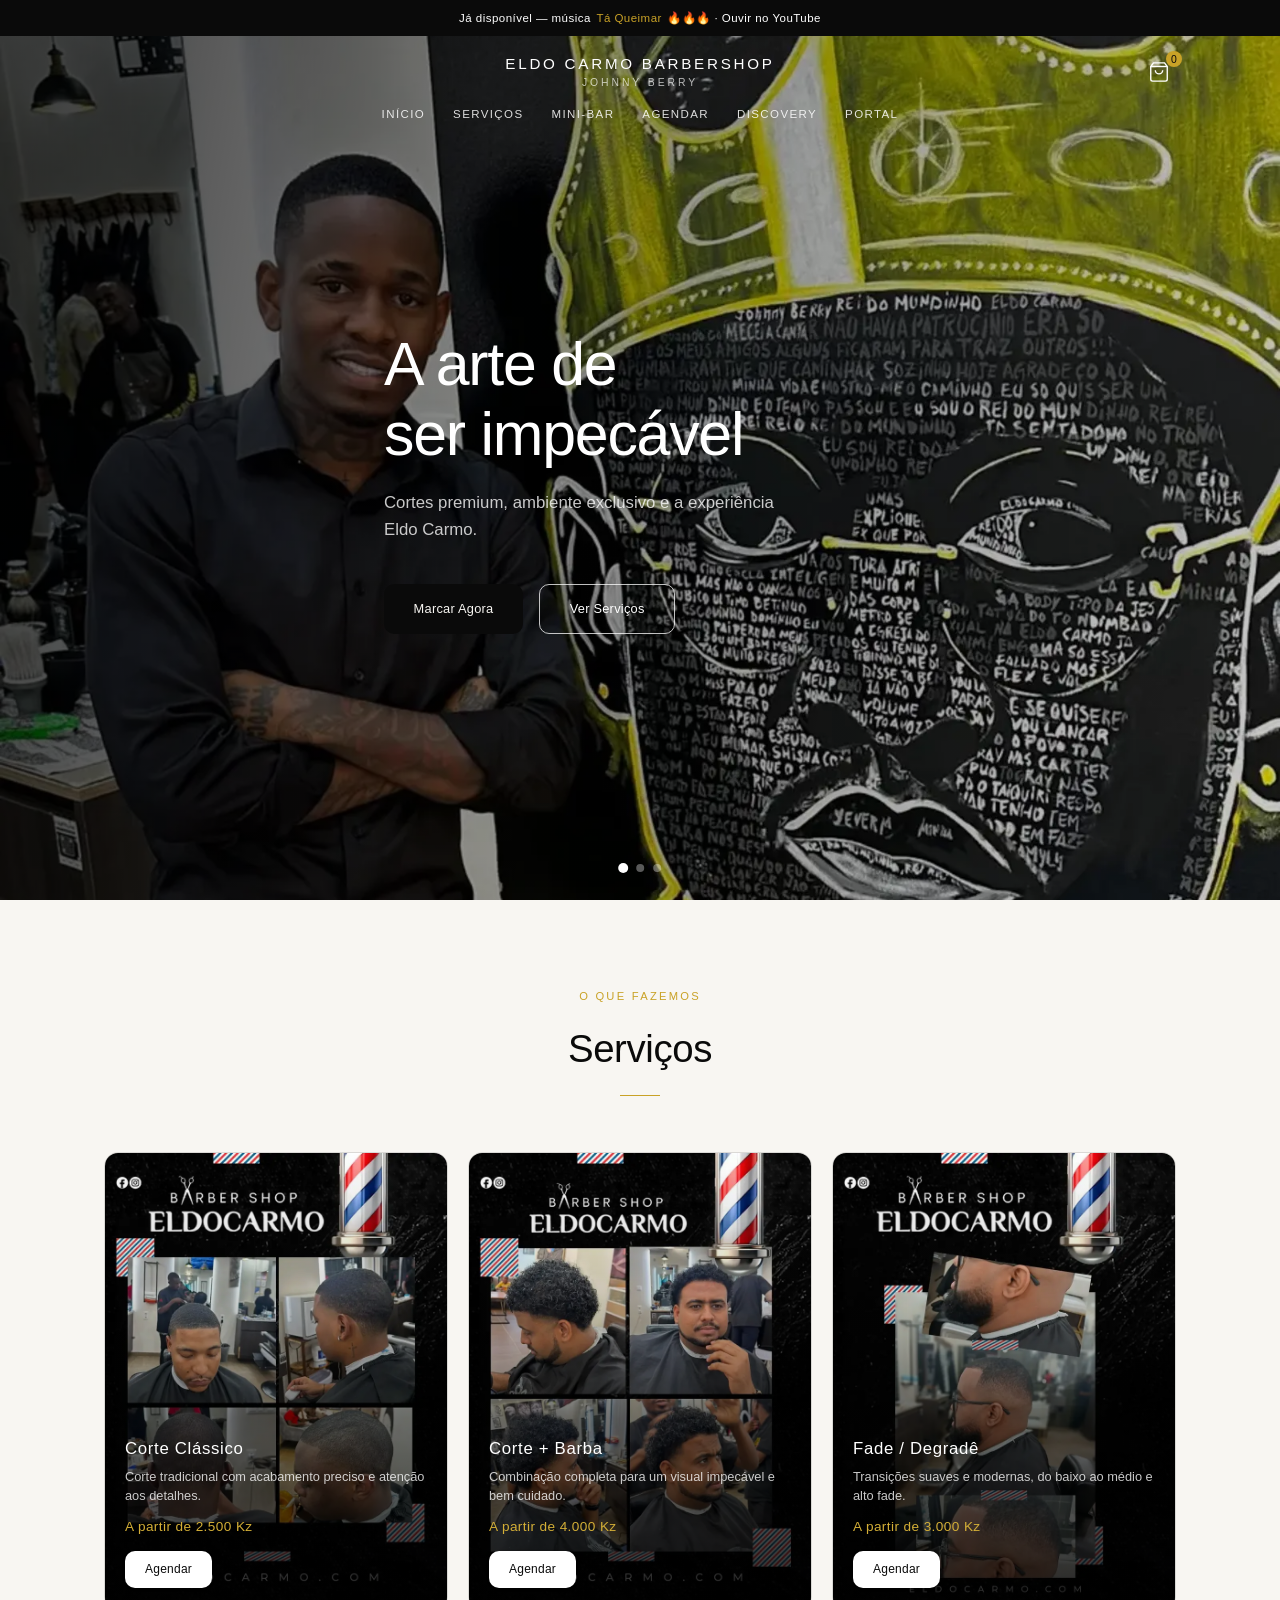
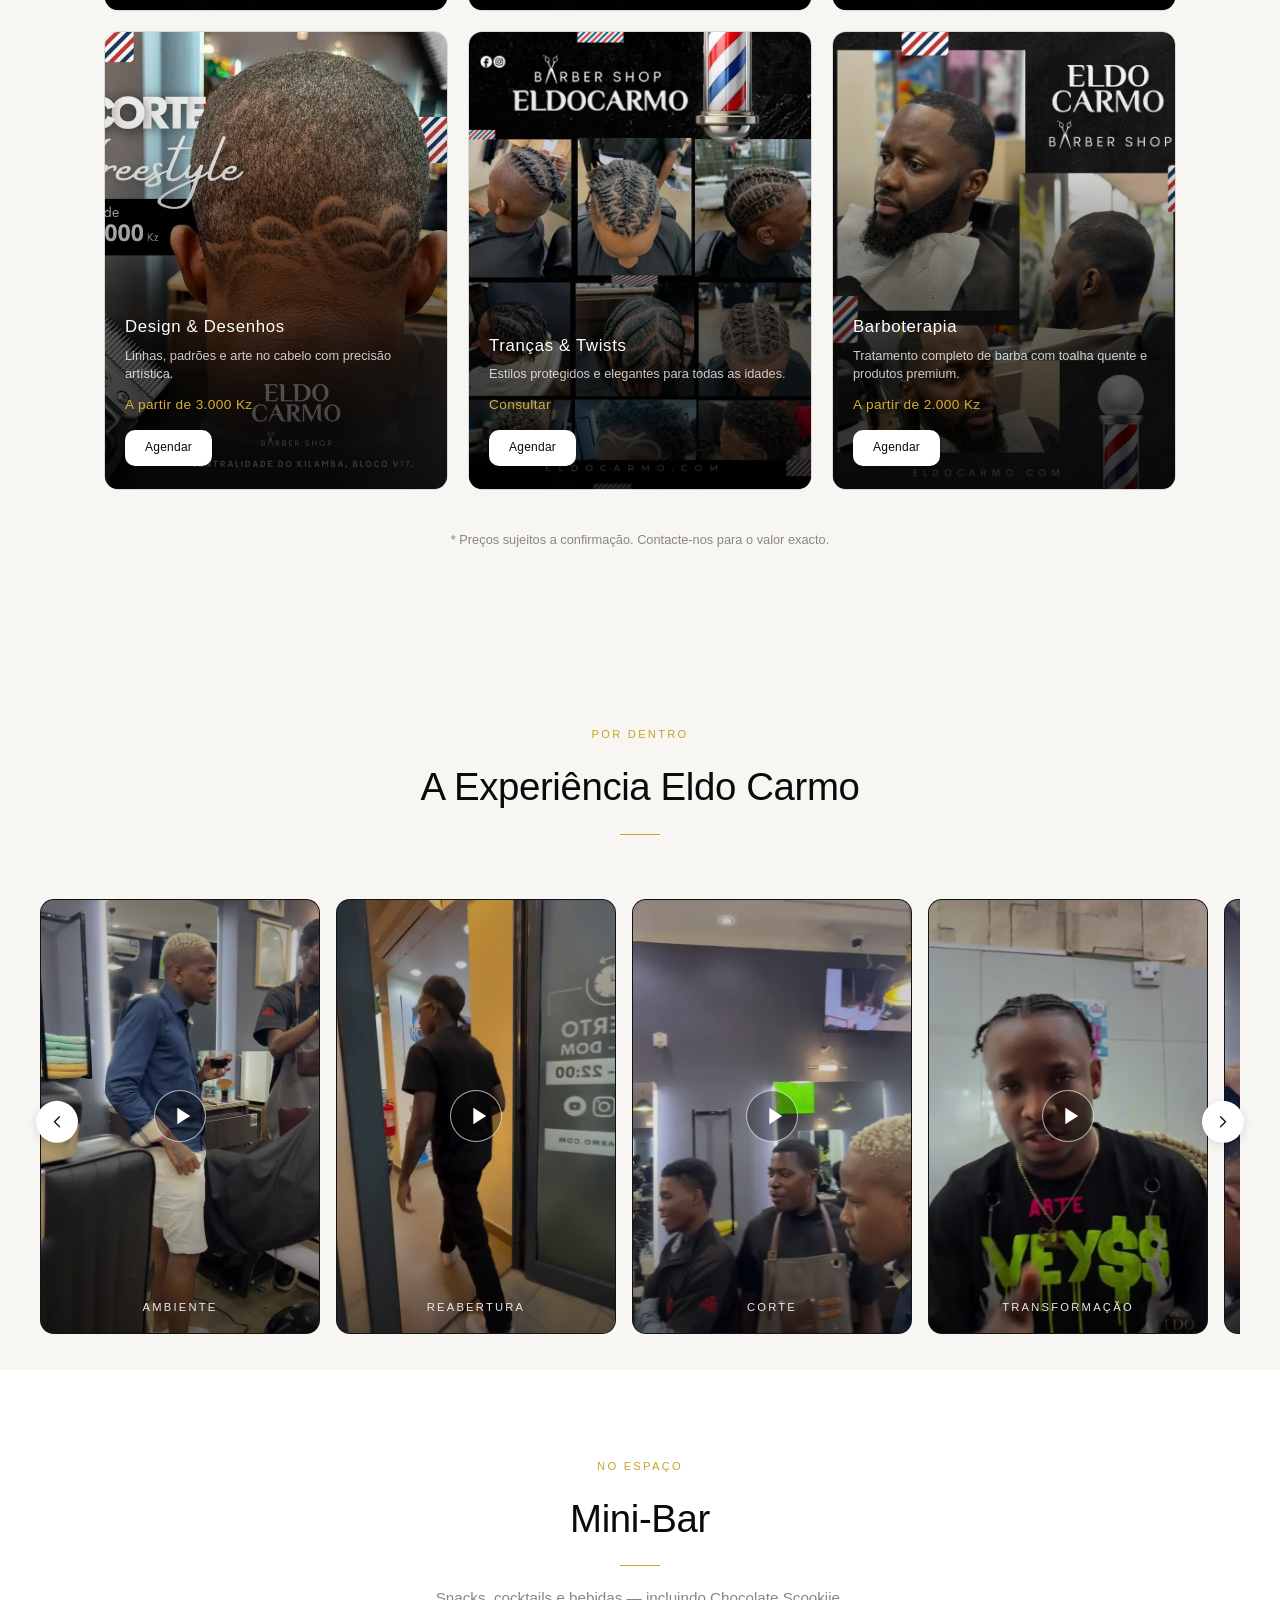
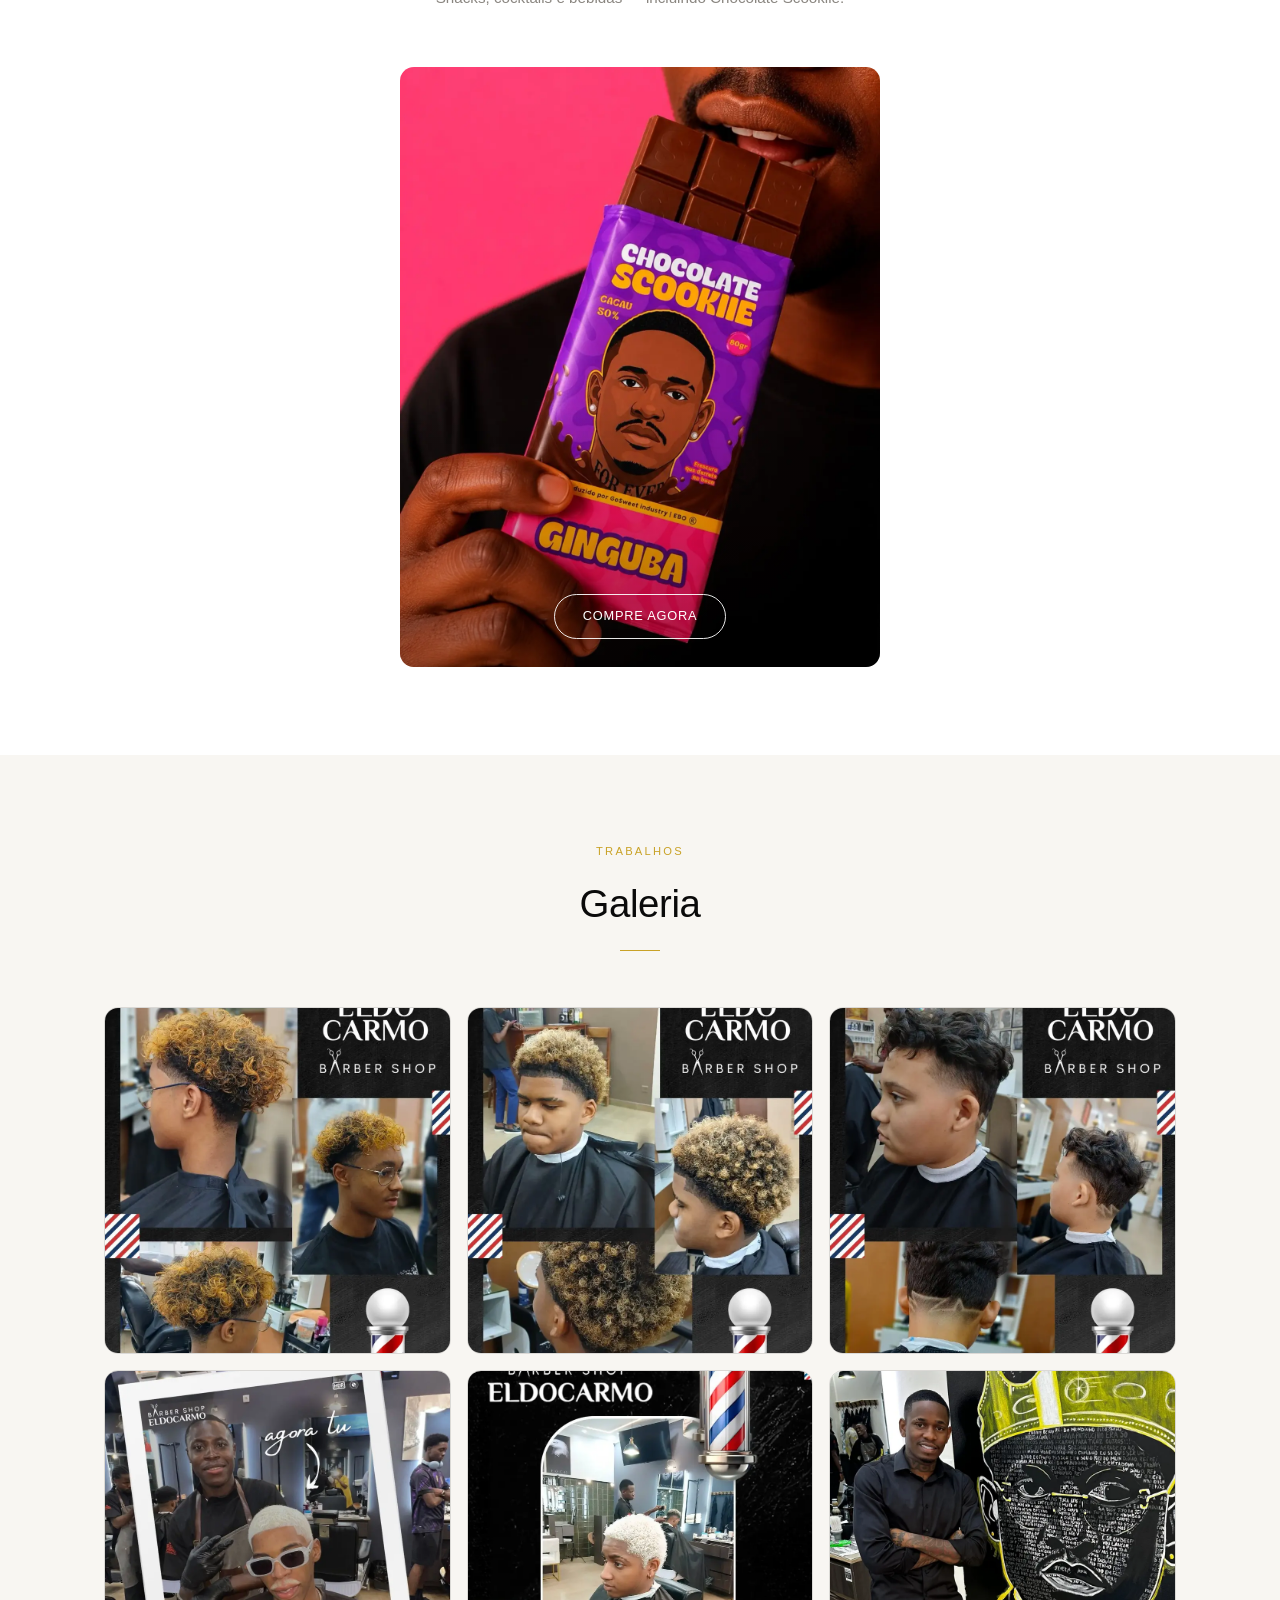
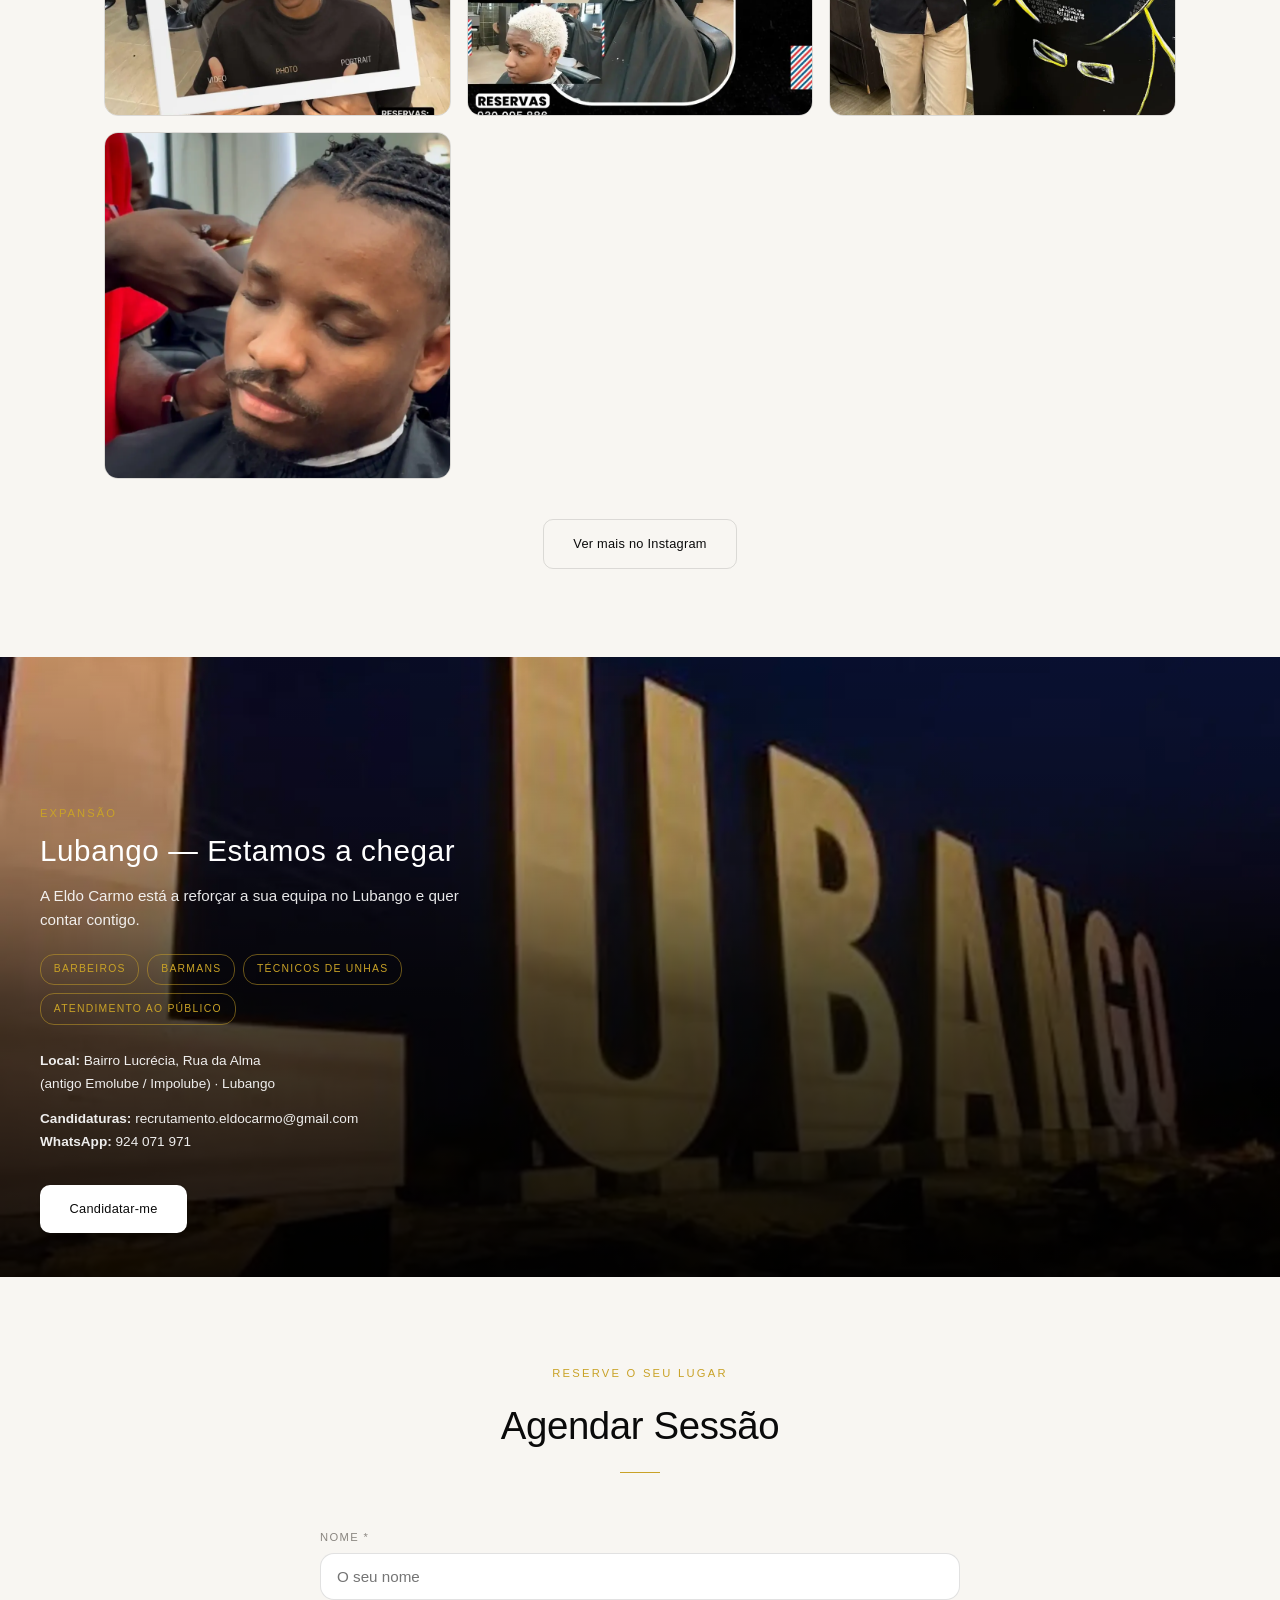
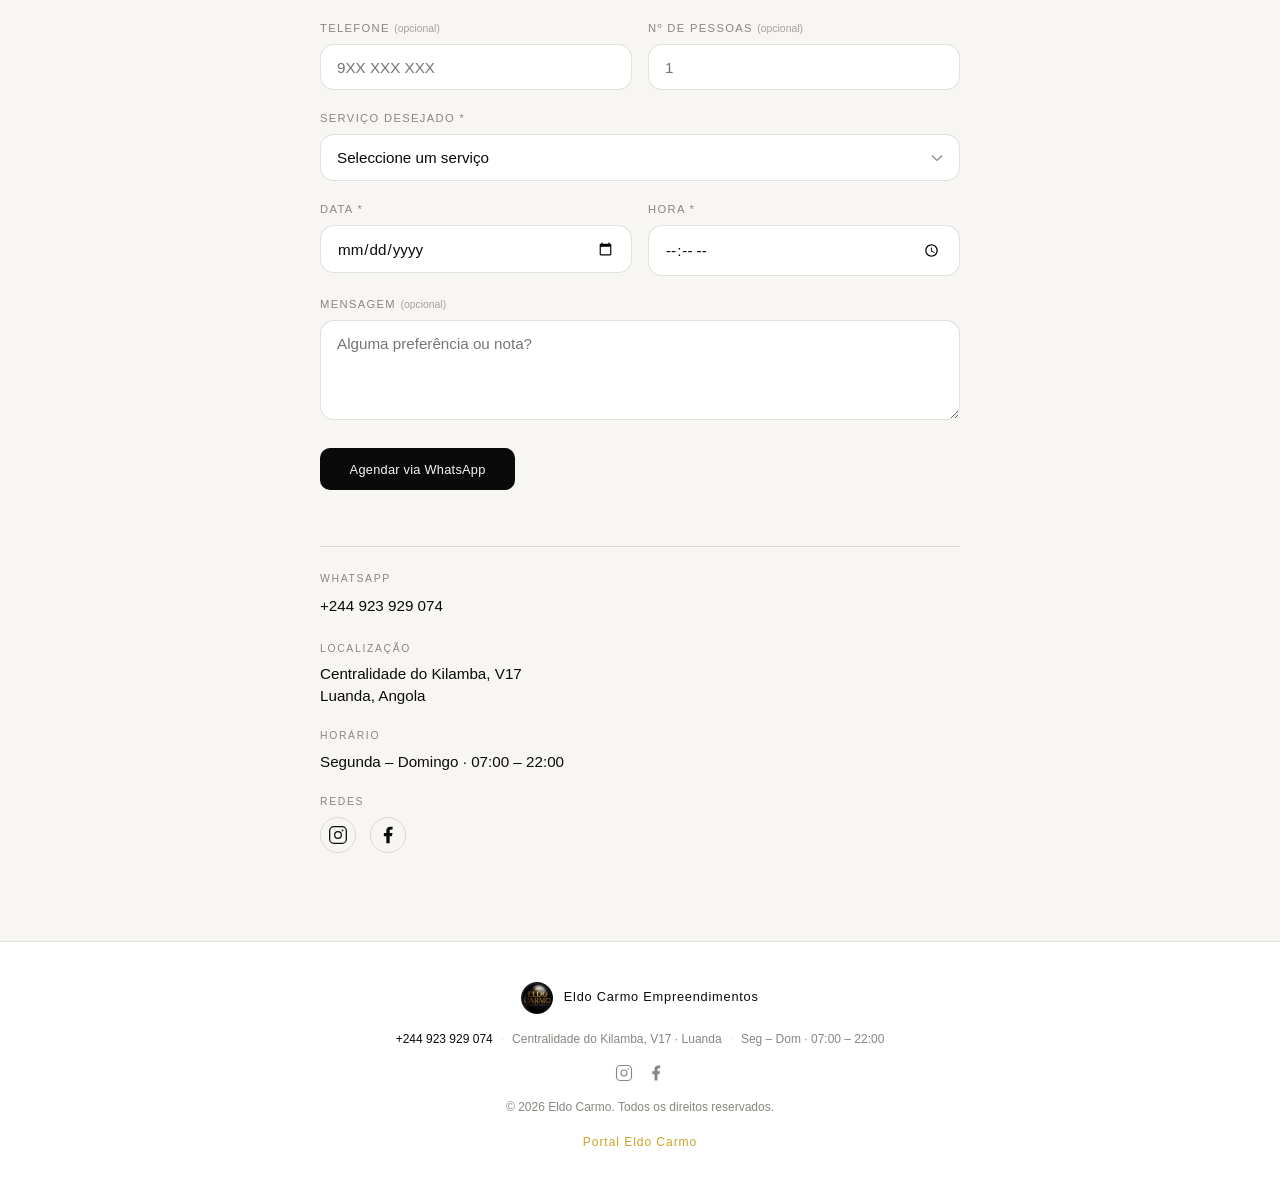
==== barbershop/index.html @ 58d5c46c "Add files via upload" ====
<!DOCTYPE html>
<html lang="pt">
<head>
  <meta charset="UTF-8">
  <meta name="viewport" content="width=device-width, initial-scale=1.0">
  <meta name="description" content="Eldo Carmo Barber Shop — A melhor experiência de barbearia em Luanda. Cortes premium, mini-bar e Chocolate Scookiie.">
  <title>Eldo Carmo Barber Shop | Luanda</title>
  
  <link rel="preload" href="assets/images/hero.webp" as="image">
  <link rel="stylesheet" href="css/style.css">
  <link rel="icon" href="assets/images/eldocarmologo.webp" type="image/webp">
</head>
<body>
  <!-- ========== ANNOUNCEMENT BAR ========== -->
  <a class="announce-bar" href="https://youtu.be/6vzUPh26JZA?si=xl3FzxXKTsRD6NoC" target="_blank" rel="noopener">
    Já disponível — música <strong>Tá Queimar</strong> 🔥🔥🔥 · Ouvir no YouTube
  </a>

  <!-- ========== HEADER ========== -->
  <header class="header" id="header">
    <div class="container header__inner">
      <button class="hamburger" id="hamburger" aria-label="Menu" aria-expanded="false" type="button">
        <span class="hamburger__line"></span>
        <span class="hamburger__line"></span>
        <span class="hamburger__line"></span>
      </button>

      <a href="index.html" class="header__logo">
        <span class="header__logo-name">Eldo Carmo Barbershop</span>
        <span class="header__logo-sub">Johnny Berry</span>
      </a>

      <div class="header__actions">
        <button class="cart-btn" id="cart-btn" aria-label="Carrinho" type="button">
          <svg width="22" height="22" viewBox="0 0 24 24" fill="none" stroke="currentColor" stroke-width="1.5">
            <path d="M6 2L3 6v14a2 2 0 002 2h14a2 2 0 002-2V6l-3-4z"/>
            <line x1="3" y1="6" x2="21" y2="6"/>
            <path d="M16 10a4 4 0 01-8 0"/>
          </svg>
          <span class="cart-btn__count" id="cart-count">0</span>
        </button>
      </div>
    </div>

    <nav class="header__nav" aria-label="Menu principal">
      <a href="index.html" class="header__nav-link">Início</a>
      <a href="#servicos" class="header__nav-link">Serviços</a>
      <a href="minibar.html" class="header__nav-link">Mini-Bar</a>
      <a href="#agendar" class="header__nav-link">Agendar</a>
      <div class="header__nav-item header__nav-item--discover">
        <button type="button" class="header__nav-link header__nav-discover-trigger" aria-expanded="false" aria-haspopup="true">
          Discovery
        </button>
        <div class="header__discover-dropdown" role="menu">
          <p class="header__discover-label">Johnny Berry — Tá Queimar</p>
          <ul class="header__discover-music">
            <li>
              <a href="https://youtu.be/6vzUPh26JZA?si=xl3FzxXKTsRD6NoC" target="_blank" rel="noopener" role="menuitem">
                <img src="assets/icons/youtube.webp" alt="" width="88" height="28">
                <span>YouTube</span>
              </a>
            </li>
            <li>
              <a href="https://open.spotify.com/album/7LO9kumBSe1za71O5oKOjZ?si=1&nd=1&dlsi=8021751f937340e2" target="_blank" rel="noopener" role="menuitem">
                <img src="assets/icons/spotify.webp" alt="" width="88" height="28">
                <span>Spotify</span>
              </a>
            </li>
            <li>
              <a href="https://music.apple.com/us/album/t%C3%A1-queimar-feat-young-k-varox-007-single/6788576000" target="_blank" rel="noopener" role="menuitem">
                <img src="assets/icons/apple-music.webp" alt="" width="28" height="28">
                <span>Apple Music</span>
              </a>
            </li>
            <li>
              <a href="https://www.deezer.com/us/album/1023440431" target="_blank" rel="noopener" role="menuitem">
                <img src="assets/icons/deezer.webp" alt="" width="88" height="28">
                <span>Deezer</span>
              </a>
            </li>
            <li>
              <a href="https://www.youtube.com/results?search_query=Johnny+Berry+T%C3%A1+Queimar" target="_blank" rel="noopener" role="menuitem">
                <img src="assets/icons/youtube-music.webp" alt="" width="100" height="28">
                <span>YouTube Music</span>
              </a>
            </li>
          </ul>
        </div>
      </div>
      <a href="https://eldocarmo.workersdevao.workers.dev" class="header__nav-link" target="_blank" rel="noopener">Portal</a>
    </nav>
  </header>

  <!-- ========== LEFT MENU DRAWER ========== -->
  <div class="menu-drawer" id="menu-drawer" aria-hidden="true">
    <div class="menu-drawer__overlay" id="menu-overlay"></div>
    <aside class="menu-drawer__panel" role="dialog" aria-label="Menu">
      <div class="menu-drawer__head">
        <span class="menu-drawer__brand">Eldo Carmo Barbershop</span>
        <button class="menu-drawer__close" id="menu-close" aria-label="Fechar">
          <svg width="20" height="20" viewBox="0 0 24 24" fill="none" stroke="currentColor" stroke-width="1.5">
            <line x1="18" y1="6" x2="6" y2="18"/>
            <line x1="6" y1="6" x2="18" y2="18"/>
          </svg>
        </button>
      </div>

      <nav class="menu-drawer__nav" aria-label="Menu principal">
        <a href="index.html" class="menu-drawer__link">Início</a>
        <a href="#servicos" class="menu-drawer__link">Serviços</a>
        <a href="minibar.html" class="menu-drawer__link">Mini-Bar</a>
        <a href="#agendar" class="menu-drawer__link">Agendar</a>
        <a href="https://eldocarmo.workersdevao.workers.dev" class="menu-drawer__link" target="_blank" rel="noopener">Portal</a>
      </nav>

      <div class="menu-drawer__discover">
        <p class="menu-drawer__discover-title">Discovery</p>
        <p class="menu-drawer__discover-sub">Johnny Berry — Tá Queimar</p>
        <ul class="menu-drawer__music">
          <li>
            <a href="https://youtu.be/6vzUPh26JZA?si=xl3FzxXKTsRD6NoC" target="_blank" rel="noopener">
              <img src="assets/icons/youtube.webp" alt="" width="88" height="28">
              <span>YouTube</span>
            </a>
          </li>
          <li>
            <a href="https://open.spotify.com/album/7LO9kumBSe1za71O5oKOjZ?si=1&nd=1&dlsi=8021751f937340e2" target="_blank" rel="noopener">
              <img src="assets/icons/spotify.webp" alt="" width="88" height="28">
              <span>Spotify</span>
            </a>
          </li>
          <li>
            <a href="https://music.apple.com/us/album/t%C3%A1-queimar-feat-young-k-varox-007-single/6788576000" target="_blank" rel="noopener">
              <img src="assets/icons/apple-music.webp" alt="" width="28" height="28">
              <span>Apple Music</span>
            </a>
          </li>
          <li>
            <a href="https://www.deezer.com/us/album/1023440431" target="_blank" rel="noopener">
              <img src="assets/icons/deezer.webp" alt="" width="88" height="28">
              <span>Deezer</span>
            </a>
          </li>
          <li>
            <a href="https://www.youtube.com/results?search_query=Johnny+Berry+T%C3%A1+Queimar" target="_blank" rel="noopener">
              <img src="assets/icons/youtube-music.webp" alt="" width="100" height="28">
              <span>YouTube Music</span>
            </a>
          </li>
        </ul>
      </div>
    </aside>
  </div>

  <!-- ========== HERO ========== -->
  <section class="hero" id="hero">
    <div class="hero__media" aria-hidden="true">
      <img class="hero__still" id="hero-still" src="assets/images/hero.webp" alt="" data-hero-slide="0">
      <video class="hero__video" id="hero-video-1" muted playsinline preload="auto" poster="assets/images/hero.webp" data-hero-slide="1">
        <source src="assets/videos/hero.mp4" type="video/mp4">
      </video>
      <video class="hero__video" id="hero-video-2" muted playsinline preload="metadata" data-hero-slide="2">
        <source src="assets/videos/hero-2.mp4" type="video/mp4">
      </video>
      <div class="hero__overlay"></div>
    </div>
    <div class="hero__content container">
      <h1 class="hero__title">A arte de<br>ser impecável</h1>
      <p class="hero__subtitle">Cortes premium, ambiente exclusivo e a experiência Eldo Carmo.</p>
      <div class="hero__ctas">
        <a href="https://wa.me/244923929074?text=Olá! Gostaria de marcar um horário na Eldo Carmo Barber Shop." class="btn btn--primary" target="_blank" rel="noopener">Marcar Agora</a>
        <a href="#servicos" class="btn btn--ghost hero__btn-ghost">Ver Serviços</a>
      </div>
    </div>
    <div class="hero__dots" role="tablist" aria-label="Conteúdo do hero">
      <button type="button" class="hero__dot is-active" data-hero-go="0" aria-label="Foto 1"></button>
      <button type="button" class="hero__dot" data-hero-go="1" aria-label="Vídeo 1"></button>
      <button type="button" class="hero__dot" data-hero-go="2" aria-label="Vídeo 2"></button>
    </div>
  </section>

  <!-- ========== SERVICES ========== -->
  <section class="section" id="servicos">
    <div class="container">
      <header class="section__header">
        <p class="section__eyebrow">O que fazemos</p>
        <h2 class="section__title">Serviços</h2>
        <div class="section__line"></div>
      </header>

      <div class="services-grid">
        <article class="service-card" data-service="Corte Clássico">
          <div class="service-card__image">
            <img src="assets/images/service-classico.webp" alt="Corte Clássico" loading="lazy">
          </div>
          <div class="service-card__overlay">
            <h3 class="service-card__title">Corte Clássico</h3>
            <p class="service-card__desc">Corte tradicional com acabamento preciso e atenção aos detalhes.</p>
            <p class="service-card__price">A partir de 2.500 Kz</p>
            <a href="#agendar" class="btn btn--service agendar-btn">Agendar</a>
          </div>
        </article>

        <article class="service-card" data-service="Corte + Barba">
          <div class="service-card__image">
            <img src="assets/images/service-corte-barba.webp" alt="Corte + Barba" loading="lazy">
          </div>
          <div class="service-card__overlay">
            <h3 class="service-card__title">Corte + Barba</h3>
            <p class="service-card__desc">Combinação completa para um visual impecável e bem cuidado.</p>
            <p class="service-card__price">A partir de 4.000 Kz</p>
            <a href="#agendar" class="btn btn--service agendar-btn">Agendar</a>
          </div>
        </article>

        <article class="service-card" data-service="Fade / Degradê">
          <div class="service-card__image">
            <img src="assets/images/service-fade.webp" alt="Fade / Degradê" loading="lazy">
          </div>
          <div class="service-card__overlay">
            <h3 class="service-card__title">Fade / Degradê</h3>
            <p class="service-card__desc">Transições suaves e modernas, do baixo ao médio e alto fade.</p>
            <p class="service-card__price">A partir de 3.000 Kz</p>
            <a href="#agendar" class="btn btn--service agendar-btn">Agendar</a>
          </div>
        </article>

        <article class="service-card" data-service="Design & Desenhos">
          <div class="service-card__image">
            <img src="assets/images/service-design.webp" alt="Design & Desenhos" loading="lazy">
          </div>
          <div class="service-card__overlay">
            <h3 class="service-card__title">Design & Desenhos</h3>
            <p class="service-card__desc">Linhas, padrões e arte no cabelo com precisão artística.</p>
            <p class="service-card__price">A partir de 3.000 Kz</p>
            <a href="#agendar" class="btn btn--service agendar-btn">Agendar</a>
          </div>
        </article>

        <article class="service-card" data-service="Tranças & Twists">
          <div class="service-card__image">
            <img src="assets/images/service-trancas.webp" alt="Tranças & Twists" loading="lazy">
          </div>
          <div class="service-card__overlay">
            <h3 class="service-card__title">Tranças & Twists</h3>
            <p class="service-card__desc">Estilos protegidos e elegantes para todas as idades.</p>
            <p class="service-card__price">Consultar</p>
            <a href="#agendar" class="btn btn--service agendar-btn">Agendar</a>
          </div>
        </article>

        <article class="service-card" data-service="Barboterapia">
          <div class="service-card__image">
            <img src="assets/images/service-barba.webp" alt="Barboterapia" loading="lazy">
          </div>
          <div class="service-card__overlay">
            <h3 class="service-card__title">Barboterapia</h3>
            <p class="service-card__desc">Tratamento completo de barba com toalha quente e produtos premium.</p>
            <p class="service-card__price">A partir de 2.000 Kz</p>
            <a href="#agendar" class="btn btn--service agendar-btn">Agendar</a>
          </div>
        </article>
      </div>

      <p class="section__note">* Preços sujeitos a confirmação. Contacte-nos para o valor exacto.</p>
    </div>
  </section>

  <!-- ========== EXPERIENCE ========== -->
  <section class="section section--experience" id="experiencia">
    <div class="container">
      <header class="section__header">
        <p class="section__eyebrow">Por dentro</p>
        <h2 class="section__title">A Experiência Eldo Carmo</h2>
        <div class="section__line"></div>
      </header>
    </div>

    <div class="experience-wrap">
      <button type="button" class="experience-nav experience-nav--prev" id="experience-prev" aria-label="Anterior">
        <svg width="20" height="20" viewBox="0 0 24 24" fill="none" stroke="currentColor" stroke-width="1.5" stroke-linecap="round" stroke-linejoin="round"><path d="M15 18l-6-6 6-6"/></svg>
      </button>

      <div class="experience-track" id="experience-track">
        <article class="experience-card">
          <video class="experience-card__video" poster="assets/videos/poster-ambiente.webp" playsinline preload="metadata">
            <source src="assets/videos/exp-ambiente.mp4" type="video/mp4">
          </video>
          <div class="experience-card__overlay">
            <button type="button" class="experience-card__play" aria-label="Reproduzir">
              <svg width="28" height="28" viewBox="0 0 24 24" fill="currentColor"><path d="M8 5v14l11-7z"/></svg>
            </button>
            <p class="experience-card__label">Ambiente</p>
          </div>
        </article>

        <article class="experience-card">
          <video class="experience-card__video" poster="assets/videos/poster-reabertura.webp" playsinline preload="metadata">
            <source src="assets/videos/exp-reabertura.mp4" type="video/mp4">
          </video>
          <div class="experience-card__overlay">
            <button type="button" class="experience-card__play" aria-label="Reproduzir">
              <svg width="28" height="28" viewBox="0 0 24 24" fill="currentColor"><path d="M8 5v14l11-7z"/></svg>
            </button>
            <p class="experience-card__label">Reabertura</p>
          </div>
        </article>

        <article class="experience-card">
          <video class="experience-card__video" poster="assets/videos/poster-corte.webp" playsinline preload="metadata">
            <source src="assets/videos/exp-corte.mp4" type="video/mp4">
          </video>
          <div class="experience-card__overlay">
            <button type="button" class="experience-card__play" aria-label="Reproduzir">
              <svg width="28" height="28" viewBox="0 0 24 24" fill="currentColor"><path d="M8 5v14l11-7z"/></svg>
            </button>
            <p class="experience-card__label">Corte</p>
          </div>
        </article>

        <article class="experience-card">
          <video class="experience-card__video" poster="assets/videos/poster-transformacao.webp" playsinline preload="metadata">
            <source src="assets/videos/exp-transformacao.mp4" type="video/mp4">
          </video>
          <div class="experience-card__overlay">
            <button type="button" class="experience-card__play" aria-label="Reproduzir">
              <svg width="28" height="28" viewBox="0 0 24 24" fill="currentColor"><path d="M8 5v14l11-7z"/></svg>
            </button>
            <p class="experience-card__label">Transformação</p>
          </div>
        </article>

        <article class="experience-card">
          <video class="experience-card__video" poster="assets/videos/poster-detalhe.webp" playsinline preload="metadata">
            <source src="assets/videos/exp-detalhe.mp4" type="video/mp4">
          </video>
          <div class="experience-card__overlay">
            <button type="button" class="experience-card__play" aria-label="Reproduzir">
              <svg width="28" height="28" viewBox="0 0 24 24" fill="currentColor"><path d="M8 5v14l11-7z"/></svg>
            </button>
            <p class="experience-card__label">Detalhe</p>
          </div>
        </article>

        <article class="experience-card">
          <video class="experience-card__video" poster="assets/videos/poster-luxo.webp" playsinline preload="metadata">
            <source src="assets/videos/exp-luxo.mp4" type="video/mp4">
          </video>
          <div class="experience-card__overlay">
            <button type="button" class="experience-card__play" aria-label="Reproduzir">
              <svg width="28" height="28" viewBox="0 0 24 24" fill="currentColor"><path d="M8 5v14l11-7z"/></svg>
            </button>
            <p class="experience-card__label">Experiência</p>
          </div>
        </article>

        <article class="experience-card">
          <video class="experience-card__video" poster="assets/videos/poster-barba.webp" playsinline preload="metadata">
            <source src="assets/videos/exp-barba.mp4" type="video/mp4">
          </video>
          <div class="experience-card__overlay">
            <button type="button" class="experience-card__play" aria-label="Reproduzir">
              <svg width="28" height="28" viewBox="0 0 24 24" fill="currentColor"><path d="M8 5v14l11-7z"/></svg>
            </button>
            <p class="experience-card__label">Barba</p>
          </div>
        </article>
      </div>

      <button type="button" class="experience-nav experience-nav--next" id="experience-next" aria-label="Seguinte">
        <svg width="20" height="20" viewBox="0 0 24 24" fill="none" stroke="currentColor" stroke-width="1.5" stroke-linecap="round" stroke-linejoin="round"><path d="M9 18l6-6-6-6"/></svg>
      </button>
    </div>
  </section>

  <!-- ========== PRODUCTS / MINI-BAR ========== -->
  <section class="section section--alt" id="produtos">
    <div class="container">
      <header class="section__header">
        <p class="section__eyebrow">No espaço</p>
        <h2 class="section__title">Mini-Bar</h2>
        <div class="section__line"></div>
        <p class="section__intro">Snacks, cocktails e bebidas — incluindo Chocolate Scookiie.</p>
      </header>

      <a href="minibar.html" class="minibar-card">
        <img class="minibar-card__img" src="assets/images/minibar-card.webp" alt="Chocolate Scookiie Ginguba — Eldo Carmo Mini-Bar" loading="lazy">
        <div class="minibar-card__overlay">
          <span class="minibar-card__btn">Compre agora</span>
        </div>
      </a>
    </div>
  </section>

  <!-- ========== GALLERY TEASER ========== -->
  <section class="section" id="galeria">
    <div class="container">
      <header class="section__header">
        <p class="section__eyebrow">Trabalhos</p>
        <h2 class="section__title">Galeria</h2>
        <div class="section__line"></div>
      </header>

      <div class="gallery-grid">
        <div class="gallery-item">
          <img src="assets/images/gallery-01.webp" alt="Corte cacheado loiro — Eldo Carmo Barber Shop" loading="lazy">
        </div>
        <div class="gallery-item">
          <img src="assets/images/gallery-02.webp" alt="Fade com cabelo cacheado loiro" loading="lazy">
        </div>
        <div class="gallery-item">
          <img src="assets/images/gallery-03.webp" alt="Corte infantil com design" loading="lazy">
        </div>
        <div class="gallery-item">
          <img src="assets/images/gallery-04.webp" alt="Cliente e barbeiro — agora tu" loading="lazy">
        </div>
        <div class="gallery-item">
          <img src="assets/images/gallery-05.webp" alt="Corte platinado Eldo Carmo" loading="lazy">
        </div>
        <div class="gallery-item">
          <img src="assets/images/gallery-06.webp" alt="Johnny Berry no espaço Eldo Carmo" loading="lazy">
        </div>
        <div class="gallery-item">
          <img src="assets/images/gallery-07.webp" alt="Tranças e acabamento de barba" loading="lazy">
        </div>
      </div>

      <div class="section__cta-wrap">
        <a href="https://www.instagram.com/eldo_carmo/" class="btn btn--ghost" target="_blank" rel="noopener">
          Ver mais no Instagram
        </a>
      </div>
    </div>
  </section>

  <!-- ========== LUBANGO ========== -->
  <section class="section section--lubango" id="lubango">
    <div class="lubango-hero">
      <img class="lubango-hero__img" src="assets/images/lubango.webp" alt="Letras LUBANGO iluminadas — marco da cidade" loading="lazy">
      <div class="lubango-hero__gradient"></div>
      <div class="lubango-hero__content">
        <p class="lubango-hero__eyebrow">Expansão</p>
        <h2 class="lubango-hero__title">Lubango — Estamos a chegar</h2>
        <p class="lubango-hero__text">A Eldo Carmo está a reforçar a sua equipa no Lubango e quer contar contigo.</p>

        <div class="lubango-roles">
          <span>Barbeiros</span>
          <span>Barmans</span>
          <span>Técnicos de Unhas</span>
          <span>Atendimento ao Público</span>
        </div>

        <p class="lubango-location">
          <strong>Local:</strong> Bairro Lucrécia, Rua da Alma<br>
          (antigo Emolube / Impolube) · Lubango
        </p>

        <p class="lubango-contact">
          <strong>Candidaturas:</strong> recrutamento.eldocarmo@gmail.com<br>
          <strong>WhatsApp:</strong> 924 071 971
        </p>

        <a href="https://wa.me/244924071971?text=Olá! Tenho interesse em candidatar-me para a equipa Eldo Carmo no Lubango." class="btn btn--primary" target="_blank" rel="noopener">
          Candidatar-me
        </a>
      </div>
    </div>
  </section>

  <!-- ========== AGENDAR ========== -->
  <section class="section" id="agendar">
    <div class="container">
      <header class="section__header">
        <p class="section__eyebrow">Reserve o seu lugar</p>
        <h2 class="section__title">Agendar Sessão</h2>
        <div class="section__line"></div>
      </header>

      <div class="contact-grid">
        <form class="contact-form" id="booking-form">
          <div class="form-group">
            <label for="bk-name">Nome *</label>
            <input type="text" id="bk-name" name="name" required placeholder="O seu nome">
          </div>
          <div class="form-row">
            <div class="form-group">
              <label for="bk-phone">Telefone <span class="optional">(opcional)</span></label>
              <input type="tel" id="bk-phone" name="phone" placeholder="9XX XXX XXX">
            </div>
            <div class="form-group">
              <label for="bk-people">Nº de pessoas <span class="optional">(opcional)</span></label>
              <input type="number" id="bk-people" name="people" min="1" max="20" placeholder="1">
            </div>
          </div>
          <div class="form-group">
            <label for="bk-service">Serviço desejado *</label>
            <select id="bk-service" name="service" required>
              <option value="" disabled selected>Seleccione um serviço</option>
              <option value="Corte Clássico">Corte Clássico</option>
              <option value="Corte + Barba">Corte + Barba</option>
              <option value="Fade / Degradê">Fade / Degradê</option>
              <option value="Design & Desenhos">Design & Desenhos</option>
              <option value="Tranças & Twists">Tranças & Twists</option>
              <option value="Barboterapia">Barboterapia</option>
              <option value="Outro">Outro</option>
            </select>
          </div>
          <div class="form-row">
            <div class="form-group">
              <label for="bk-date">Data *</label>
              <input type="date" id="bk-date" name="date" required>
            </div>
            <div class="form-group">
              <label for="bk-time">Hora *</label>
              <input type="time" id="bk-time" name="time" required>
            </div>
          </div>
          <div class="form-group">
            <label for="bk-message">Mensagem <span class="optional">(opcional)</span></label>
            <textarea id="bk-message" name="message" rows="3" placeholder="Alguma preferência ou nota?"></textarea>
          </div>
          <button type="submit" class="btn btn--primary">Agendar via WhatsApp</button>
        </form>

        <div class="contact-info">
          <div class="contact-item">
            <h3>WhatsApp</h3>
            <a href="https://wa.me/244923929074" target="_blank" rel="noopener">+244 923 929 074</a>
          </div>
          <div class="contact-item">
            <h3>Localização</h3>
            <p>Centralidade do Kilamba, V17<br>Luanda, Angola</p>
          </div>
          <div class="contact-item">
            <h3>Horário</h3>
            <p>Segunda – Domingo · 07:00 – 22:00</p>
          </div>
          <div class="contact-item contact-item--social">
            <h3>Redes</h3>
            <div class="social-links">
              <a href="https://www.instagram.com/eldo_carmo/" target="_blank" rel="noopener" aria-label="Instagram">
                <svg width="20" height="20" viewBox="0 0 24 24" fill="none" stroke="currentColor" stroke-width="1.5" stroke-linecap="round" stroke-linejoin="round" aria-hidden="true">
                  <rect x="2" y="2" width="20" height="20" rx="5"/>
                  <circle cx="12" cy="12" r="4"/>
                  <circle cx="17.5" cy="6.5" r="1" fill="currentColor" stroke="none"/>
                </svg>
              </a>
              <a href="https://www.facebook.com/EldoCarmoBeleza" target="_blank" rel="noopener" aria-label="Facebook">
                <svg width="20" height="20" viewBox="0 0 24 24" fill="currentColor" aria-hidden="true">
                  <path d="M14 13.5h2.5l1-4H14v-2c0-1.03 0-2 2-2h1.5V2.14c-.326-.043-1.557-.14-2.857-.14C11.928 2 10 3.657 10 6.7v2.8H7v4h3V22h4v-8.5z"/>
                </svg>
              </a>
            </div>
          </div>
        </div>
      </div>
    </div>
  </section>

  <!-- ========== FOOTER ========== -->
  <footer class="footer">
    <div class="container footer__inner">
      <div class="footer__brand">
        <img src="assets/images/eldocarmologo.webp" alt="Eldo Carmo" width="40" height="40">
        <span>Eldo Carmo Empreendimentos</span>
      </div>
      <div class="footer__contact">
        <a href="https://wa.me/244923929074" target="_blank" rel="noopener">+244 923 929 074</a>
        <span class="footer__sep">·</span>
        <span>Centralidade do Kilamba, V17 · Luanda</span>
        <span class="footer__sep">·</span>
        <span>Seg – Dom · 07:00 – 22:00</span>
      </div>
      <div class="footer__social">
        <a href="https://www.instagram.com/eldo_carmo/" target="_blank" rel="noopener" aria-label="Instagram">
          <svg width="18" height="18" viewBox="0 0 24 24" fill="none" stroke="currentColor" stroke-width="1.5" stroke-linecap="round" stroke-linejoin="round" aria-hidden="true">
            <rect x="2" y="2" width="20" height="20" rx="5"/>
            <circle cx="12" cy="12" r="4"/>
            <circle cx="17.5" cy="6.5" r="1" fill="currentColor" stroke="none"/>
          </svg>
        </a>
        <a href="https://www.facebook.com/EldoCarmoBeleza" target="_blank" rel="noopener" aria-label="Facebook">
          <svg width="18" height="18" viewBox="0 0 24 24" fill="currentColor" aria-hidden="true">
            <path d="M14 13.5h2.5l1-4H14v-2c0-1.03 0-2 2-2h1.5V2.14c-.326-.043-1.557-.14-2.857-.14C11.928 2 10 3.657 10 6.7v2.8H7v4h3V22h4v-8.5z"/>
          </svg>
        </a>
      </div>
      <p class="footer__copy">© 2026 Eldo Carmo. Todos os direitos reservados.</p>
      <a href="https://eldocarmo.workersdevao.workers.dev" class="footer__link">Portal Eldo Carmo</a>
    </div>
  </footer>

  <!-- ========== CART DRAWER ========== -->
  <div class="cart-drawer" id="cart-drawer" aria-hidden="true">
    <div class="cart-drawer__overlay" id="cart-overlay"></div>
    <div class="cart-drawer__panel">
      <header class="cart-drawer__header">
        <h2>Carrinho</h2>
        <button class="cart-drawer__close" id="cart-close" aria-label="Fechar">
          <svg width="20" height="20" viewBox="0 0 24 24" fill="none" stroke="currentColor" stroke-width="1.5">
            <line x1="18" y1="6" x2="6" y2="18"/>
            <line x1="6" y1="6" x2="18" y2="18"/>
          </svg>
        </button>
      </header>
      <div class="cart-drawer__body" id="cart-items">
        <p class="cart-empty">O carrinho está vazio.</p>
      </div>
      <footer class="cart-drawer__footer">
        <div class="cart-total">
          <span>Total</span>
          <strong id="cart-total">0 Kz</strong>
        </div>
        <button class="btn btn--primary btn--full" id="checkout-btn" disabled>
          Encomendar via WhatsApp
        </button>
        <button type="button" class="btn btn--ghost btn--full cart-clear" id="cart-clear" disabled>
          Limpar carrinho
        </button>
      </footer>
    </div>
  </div>

  <script src="js/main.js"></script>
</body>
</html>
---- barbershop/css/style.css ----
/* ============================================
   Eldo Carmo Barber Shop
   Quiet Luxury · Thin lines · Mobile-first
   ============================================ */

*, *::before, *::after {
  margin: 0;
  padding: 0;
  box-sizing: border-box;
}

:root {
  --black: #0A0A0A;
  --near-black: #141414;
  --gold: #C9A227;
  --gold-light: #D4AF37;
  --cream: #F8F6F2;
  --soft-gray: #E8E6E1;
  --muted: #8A8680;
  --white: #FFFFFF;
  --border: rgba(10, 10, 10, 0.12);
  --border-light: rgba(255, 255, 255, 0.12);

  --font-light: 300;
  --font-regular: 400;
  --font-medium: 500;

  --line: 1px;
  --line-thick: 1.5px;
  --radius: 14px;
  --transition: 0.35s cubic-bezier(0.25, 0.46, 0.45, 0.94);
}

html {
  font-size: 16px;
  scroll-behavior: smooth;
  -webkit-font-smoothing: antialiased;
}

body {
  font-family: 'Inter', -apple-system, BlinkMacSystemFont, 'Segoe UI', Roboto, sans-serif;
  font-weight: var(--font-light);
  color: var(--black);
  background: var(--cream);
  line-height: 1.6;
  overflow-x: hidden;
}

img {
  max-width: 100%;
  height: auto;
  display: block;
}

a {
  color: inherit;
  text-decoration: none;
}

ul {
  list-style: none;
}

.container {
  width: 100%;
  max-width: 1120px;
  margin: 0 auto;
  padding: 0 1.5rem;
}

/* ========== BUTTONS ========== */
/* Soft filled rounded rectangle (Kylie-inspired) */
.btn {
  display: inline-flex;
  align-items: center;
  justify-content: center;
  gap: 0.5rem;
  padding: 0.85rem 1.85rem;
  font-size: 0.8rem;
  font-weight: var(--font-medium);
  letter-spacing: 0.02em;
  text-transform: none;
  border: none;
  border-radius: 10px;
  cursor: pointer;
  transition: background var(--transition), color var(--transition), box-shadow var(--transition), opacity var(--transition);
  background: transparent;
  color: inherit;
  box-shadow: none;
}

.btn--primary {
  background: var(--black);
  color: var(--cream);
}

.btn--primary:hover {
  background: #1f1f1f;
  color: var(--cream);
  box-shadow: 0 4px 14px rgba(0, 0, 0, 0.12);
}

.btn--ghost {
  background: transparent;
  color: var(--black);
  border: 1.5px solid var(--border);
  box-shadow: none;
}

.btn--ghost:hover {
  background: rgba(0, 0, 0, 0.04);
  border-color: var(--black);
}

.btn--small {
  padding: 0.55rem 1.25rem;
  font-size: 0.75rem;
}

.btn--full {
  width: 100%;
}

.btn:disabled {
  opacity: 0.4;
  cursor: not-allowed;
}

/* ========== HEADER ========== */
/* ========== ANNOUNCEMENT BAR ========== */
.announce-bar {
  position: fixed;
  top: 0;
  left: 0;
  right: 0;
  z-index: 110;
  display: flex;
  align-items: center;
  justify-content: center;
  gap: 0.35rem;
  min-height: 36px;
  padding: 0.45rem 1rem;
  background: var(--black);
  color: #fff;
  font-size: 0.72rem;
  letter-spacing: 0.04em;
  text-align: center;
  text-decoration: none;
  transition: transform 0.3s ease, opacity 0.3s ease;
  transform: translateY(0);
  opacity: 1;
}

.announce-bar.is-hidden {
  transform: translateY(-100%);
  opacity: 0;
  pointer-events: none;
}

.announce-bar:hover {
  opacity: 0.9;
  color: #fff;
}

.announce-bar.is-hidden:hover {
  opacity: 0;
}

.announce-bar strong {
  font-weight: var(--font-medium);
  color: var(--gold);
}

/* ========== HEADER ========== */
.header {
  position: fixed;
  top: 36px;
  left: 0;
  right: 0;
  z-index: 100;
  background: transparent;
  border-bottom: var(--line) solid transparent;
  transition: background 0.3s ease, border-color 0.3s ease, box-shadow 0.3s ease, top 0.3s ease;
}

.header.announce-hidden {
  top: 0;
}

.header.is-scrolled {
  background: rgba(248, 246, 242, 0.96);
  backdrop-filter: blur(12px);
  -webkit-backdrop-filter: blur(12px);
  border-bottom-color: var(--border);
  box-shadow: 0 1px 0 rgba(0, 0, 0, 0.04);
}

.header__inner {
  position: relative;
  display: grid;
  grid-template-columns: 44px 1fr 44px;
  align-items: center;
  height: 64px;
}

.header__logo {
  display: flex;
  flex-direction: column;
  align-items: center;
  justify-content: center;
  gap: 0.15rem;
  color: #fff;
  transition: color 0.3s ease;
  text-decoration: none;
  justify-self: center;
  grid-column: 2;
  text-align: center;
  line-height: 1.15;
}

.header.is-scrolled .header__logo {
  color: var(--black);
}

.header__logo-name {
  font-weight: var(--font-medium);
  font-size: 0.68rem;
  letter-spacing: 0.12em;
  text-transform: uppercase;
}

.header__logo-sub {
  font-size: 0.55rem;
  font-weight: var(--font-regular);
  letter-spacing: 0.2em;
  text-transform: uppercase;
  opacity: 0.7;
}

/* Desktop: logo above nav (Kylie-style) */
.header__nav {
  display: none;
  align-items: center;
  justify-content: center;
  gap: 1.75rem;
  padding: 0 1rem 0.85rem;
}

.header__nav-link {
  display: inline-flex;
  align-items: center;
  font-size: 0.72rem;
  font-weight: var(--font-regular);
  letter-spacing: 0.12em;
  text-transform: uppercase;
  line-height: 1.2;
  color: rgba(255, 255, 255, 0.85);
  transition: color 0.2s ease;
  padding: 0;
  margin: 0;
  vertical-align: middle;
}

.header.is-scrolled .header__nav-link {
  color: var(--muted);
}

.header__nav-link:hover {
  color: #fff;
}

.header.is-scrolled .header__nav-link:hover {
  color: var(--black);
}

/* ========== DESKTOP DISCOVERY DROPDOWN ========== */
.header__nav-item {
  position: relative;
  display: inline-flex;
  align-items: center;
}

.header__nav-discover-trigger {
  background: none;
  border: none;
  cursor: pointer;
  padding: 0;
  margin: 0;
  font: inherit;
  font-size: 0.72rem;
  font-weight: var(--font-regular);
  letter-spacing: 0.12em;
  text-transform: uppercase;
  line-height: 1.2;
  color: rgba(255, 255, 255, 0.85);
  transition: color 0.2s ease;
  display: inline-flex;
  align-items: center;
}

.header__discover-dropdown {
  position: absolute;
  top: 100%;
  left: 50%;
  transform: translateX(-50%) translateY(4px);
  min-width: 240px;
  /* padding-top bridges the gap so hover never breaks while moving to the menu */
  padding: 0.85rem 1.15rem 0.85rem;
  margin-top: 0;
  background: #fff;
  border: 1px solid var(--border, rgba(0,0,0,0.1));
  border-radius: 10px;
  box-shadow: 0 12px 40px rgba(0, 0, 0, 0.08);
  opacity: 0;
  visibility: hidden;
  pointer-events: none;
  transition: opacity 0.18s ease, transform 0.18s ease, visibility 0.18s ease;
  z-index: 80;
}

/* Invisible hit-area bridge between trigger and panel */
.header__discover-dropdown::before {
  content: "";
  position: absolute;
  left: 0;
  right: 0;
  top: -14px;
  height: 14px;
}

.header__nav-item--discover:hover .header__discover-dropdown,
.header__nav-item--discover:focus-within .header__discover-dropdown {
  opacity: 1;
  visibility: visible;
  pointer-events: auto;
  transform: translateX(-50%) translateY(0);
}

.header__discover-label {
  font-size: 0.72rem;
  font-weight: 500;
  letter-spacing: 0.04em;
  color: var(--black, #111);
  margin: 0 0 0.75rem;
  padding-bottom: 0.65rem;
  border-bottom: 1px solid var(--border, rgba(0,0,0,0.08));
}

.header__discover-music {
  list-style: none;
  margin: 0;
  padding: 0;
  display: flex;
  flex-direction: column;
  gap: 0;
}

.header__discover-music li {
  border-bottom: 1px solid var(--border, rgba(0,0,0,0.06));
}

.header__discover-music li:last-child {
  border-bottom: none;
}

.header__discover-music a {
  display: flex;
  align-items: center;
  gap: 0.75rem;
  padding: 0.65rem 0;
  font-size: 0.82rem;
  color: var(--black, #111);
  text-decoration: none;
  transition: color 0.2s ease, opacity 0.2s ease;
}

.header__discover-music a img {
  height: 20px;
  width: auto;
  max-width: 88px;
  object-fit: contain;
  flex-shrink: 0;
}

.header__discover-music a:hover {
  color: var(--gold, #c4a574);
  opacity: 0.9;
}

/* Keep trigger color consistent with other nav links */
.header.is-scrolled .header__nav-discover-trigger {
  color: var(--muted);
}
.header__nav-discover-trigger:hover,
.header__nav-item--discover:hover .header__nav-discover-trigger {
  color: #fff;
}
.header.is-scrolled .header__nav-discover-trigger:hover,
.header.is-scrolled .header__nav-item--discover:hover .header__nav-discover-trigger {
  color: var(--black);
}

@media (min-width: 900px) {
  .header__inner {
    grid-template-columns: 1fr auto 1fr;
    height: 72px;
  }

  .hamburger {
    display: none !important;
  }

  .header__logo {
    grid-column: 2;
    gap: 0.25rem;
  }

  .header__logo-name {
    font-size: 0.95rem;
    letter-spacing: 0.18em;
  }

  .header__logo-sub {
    font-size: 0.65rem;
    letter-spacing: 0.28em;
  }

  .header__nav {
    display: flex;
  }

  .header__actions {
    justify-self: end;
  }
}

.header__actions {
  display: flex;
  align-items: center;
  justify-content: flex-end;
  gap: 0.75rem;
  grid-column: 3;
  justify-self: end;
}

/* Cart button */
.cart-btn {
  position: relative;
  background: none;
  border: none;
  cursor: pointer;
  color: #fff;
  padding: 0.35rem;
  display: flex;
  align-items: center;
  transition: color 0.3s ease;
}

.header.is-scrolled .cart-btn {
  color: var(--black);
}

.cart-btn__count {
  position: absolute;
  top: -4px;
  right: -6px;
  background: var(--gold);
  color: var(--black);
  font-size: 0.65rem;
  font-weight: var(--font-medium);
  width: 16px;
  height: 16px;
  border-radius: 50%;
  display: flex;
  align-items: center;
  justify-content: center;
}

/* Hamburger — left side */
.hamburger {
  display: flex;
  flex-direction: column;
  justify-content: center;
  gap: 5px;
  width: 26px;
  height: 26px;
  background: none;
  border: none;
  cursor: pointer;
  padding: 0;
  flex-shrink: 0;
}

.hamburger__line {
  display: block;
  width: 100%;
  height: 1.5px;
  background: #fff;
  transition: all 0.3s ease, background 0.3s ease;
  transform-origin: center;
}

.header.is-scrolled .hamburger__line {
  background: var(--black);
}

.hamburger.is-active .hamburger__line:nth-child(1) {
  transform: translateY(6.5px) rotate(45deg);
}

.hamburger.is-active .hamburger__line:nth-child(2) {
  opacity: 0;
  transform: scaleX(0);
}

.hamburger.is-active .hamburger__line:nth-child(3) {
  transform: translateY(-6.5px) rotate(-45deg);
}

/* ========== LEFT MENU DRAWER ========== */
.menu-drawer {
  position: fixed;
  top: 0;
  left: 0;
  width: 100%;
  height: 100%;
  z-index: 9999;
  visibility: hidden;
}

.menu-drawer.is-open {
  visibility: visible;
}

.menu-drawer__overlay {
  position: absolute;
  top: 0;
  left: 0;
  width: 100%;
  height: 100%;
  background: rgba(0, 0, 0, 0.55);
  opacity: 0;
  transition: opacity 0.3s ease;
  cursor: pointer;
}

.menu-drawer.is-open .menu-drawer__overlay {
  opacity: 1;
}

.menu-drawer__panel {
  position: absolute;
  top: 0;
  left: 0;
  width: min(300px, 85vw);
  height: 100%;
  background: #F8F6F2;
  color: #0A0A0A;
  padding: 1.25rem 1.35rem 2rem;
  transform: translate3d(-100%, 0, 0);
  transition: transform 0.35s cubic-bezier(0.25, 0.46, 0.45, 0.94);
  overflow-y: auto;
  display: flex;
  flex-direction: column;
  box-shadow: 4px 0 24px rgba(0, 0, 0, 0.25);
  -webkit-overflow-scrolling: touch;
}

.menu-drawer.is-open .menu-drawer__panel {
  transform: translate3d(0, 0, 0);
}

body.menu-open {
  overflow: hidden;
}

.menu-drawer__head {
  display: flex;
  align-items: center;
  justify-content: space-between;
  margin-bottom: 1.75rem;
  padding-bottom: 1rem;
  border-bottom: var(--line) solid var(--border);
}

.menu-drawer__brand {
  font-size: 0.85rem;
  font-weight: var(--font-medium);
  letter-spacing: 0.1em;
  text-transform: uppercase;
}

.menu-drawer__close {
  background: none;
  border: none;
  cursor: pointer;
  color: var(--black);
  padding: 0.35rem;
  display: flex;
}

.menu-drawer__nav {
  display: flex;
  flex-direction: column;
}

.menu-drawer__link {
  display: block;
  padding: 0.95rem 0;
  font-size: 0.95rem;
  font-weight: var(--font-regular);
  letter-spacing: 0.12em;
  text-transform: uppercase;
  color: var(--black);
  border-bottom: var(--line) solid var(--border);
  transition: color 0.2s ease;
}

.menu-drawer__link:hover {
  color: var(--gold);
}

.menu-drawer__discover {
  margin-top: auto;
  padding-top: 2rem;
}

.menu-drawer__discover-title {
  font-size: 0.68rem;
  letter-spacing: 0.16em;
  text-transform: uppercase;
  color: var(--muted);
  margin-bottom: 0.35rem;
}

.menu-drawer__discover-sub {
  font-size: 0.85rem;
  font-weight: var(--font-medium);
  margin-bottom: 1rem;
  color: var(--black);
}

.menu-drawer__music {
  list-style: none;
  display: flex;
  flex-direction: column;
  gap: 0;
  border-top: var(--line) solid var(--border);
}

.menu-drawer__music li {
  border-bottom: var(--line) solid var(--border);
}

.menu-drawer__music a {
  display: flex;
  align-items: center;
  gap: 0.85rem;
  padding: 0.8rem 0;
  font-size: 0.88rem;
  color: var(--black);
  transition: color 0.2s ease, opacity 0.2s ease;
}

.menu-drawer__music a img {
  height: 22px;
  width: auto;
  max-width: 96px;
  object-fit: contain;
  flex-shrink: 0;
}

.menu-drawer__music a:hover {
  color: var(--gold);
  opacity: 0.85;
}

/* ========== HERO ========== */
.hero {
  min-height: 100vh;
  min-height: 100dvh;
  display: flex;
  align-items: center;
  padding: 9.5rem 0 5rem;
  position: relative;
  background-color: var(--black);
  overflow: hidden;
}

.hero__media {
  position: absolute;
  inset: 0;
  z-index: 0;
}

/* Mobile: portrait framing — keep subject high in frame */
.hero__still,
.hero__video {
  position: absolute;
  inset: 0;
  width: 100%;
  height: 100%;
  object-fit: cover;
  object-position: center 18%;
}

.hero__still {
  z-index: 2;
  opacity: 1;
  transition: opacity 0.8s ease;
}

.hero__still.is-hidden {
  opacity: 0;
  pointer-events: none;
}

.hero__video {
  z-index: 1;
  opacity: 0;
  transition: opacity 0.8s ease;
}

.hero__video.is-visible {
  opacity: 1;
  z-index: 2;
}

.hero__overlay {
  position: absolute;
  inset: 0;
  z-index: 3;
  background: linear-gradient(
    105deg,
    rgba(0, 0, 0, 0.82) 0%,
    rgba(0, 0, 0, 0.55) 42%,
    rgba(0, 0, 0, 0.25) 100%
  );
  pointer-events: none;
}

.hero__content {
  max-width: 640px;
  position: relative;
  z-index: 4;
}

/* Desktop: fill landscape viewport — center crop of portrait media */
@media (min-width: 900px) {
  .hero {
    min-height: 100vh;
    min-height: 100dvh;
    padding: 10rem 0 6rem;
    align-items: center;
  }

  .hero__still,
  .hero__video {
    object-fit: cover;
    object-position: center center;
    width: 100%;
    height: 100%;
  }

  .hero__overlay {
    background: linear-gradient(
      100deg,
      rgba(0, 0, 0, 0.78) 0%,
      rgba(0, 0, 0, 0.45) 38%,
      rgba(0, 0, 0, 0.2) 100%
    );
  }

  .hero__content {
    max-width: 560px;
  }
}

@media (min-width: 1200px) {
  .hero__still,
  .hero__video {
    object-position: center 30%;
  }
}

.hero__dots {
  position: absolute;
  bottom: 1.75rem;
  left: 50%;
  transform: translateX(-50%);
  z-index: 5;
  display: flex;
  gap: 0.55rem;
  align-items: center;
}

.hero__dot {
  width: 8px;
  height: 8px;
  border-radius: 50%;
  border: none;
  padding: 0;
  background: rgba(255, 255, 255, 0.35);
  cursor: pointer;
  transition: background 0.25s ease, transform 0.25s ease;
}

.hero__dot.is-active {
  background: var(--white);
  transform: scale(1.25);
}

.hero__dot:hover {
  background: rgba(255, 255, 255, 0.7);
}

.hero__eyebrow {
  font-size: 0.7rem;
  font-weight: var(--font-regular);
  letter-spacing: 0.22em;
  text-transform: uppercase;
  color: var(--gold);
  margin-bottom: 1.25rem;
}

.hero__title {
  font-size: clamp(2.4rem, 6vw, 3.8rem);
  font-weight: var(--font-light);
  line-height: 1.15;
  letter-spacing: -0.02em;
  margin-bottom: 1.25rem;
  color: var(--white);
}

.hero__subtitle {
  font-size: 1.05rem;
  font-weight: var(--font-light);
  color: rgba(255, 255, 255, 0.78);
  margin-bottom: 2.5rem;
  max-width: 420px;
}

.hero__ctas {
  display: flex;
  flex-wrap: wrap;
  gap: 1rem;
}

/* Ghost button on dark hero — transparent outline */
.hero .btn--ghost,
.hero__btn-ghost {
  background: transparent !important;
  border: 1.5px solid rgba(255, 255, 255, 0.75);
  color: #fff !important;
  box-shadow: none !important;
}

.hero .btn--ghost:hover,
.hero__btn-ghost:hover {
  background: rgba(255, 255, 255, 0.12) !important;
  border-color: #fff;
  color: #fff !important;
}

/* ========== SECTIONS ========== */
.section {
  padding: 5.5rem 0;
}

.section--alt {
  background: var(--white);
}

.section--dark {
  background: var(--black);
  color: var(--cream);
}

.section__header {
  text-align: center;
  margin-bottom: 3.5rem;
}

.section__eyebrow {
  font-size: 0.7rem;
  font-weight: var(--font-regular);
  letter-spacing: 0.2em;
  text-transform: uppercase;
  color: var(--gold);
  margin-bottom: 0.75rem;
}

.section__title {
  font-size: clamp(1.75rem, 4vw, 2.4rem);
  font-weight: var(--font-light);
  letter-spacing: -0.01em;
  margin-bottom: 1rem;
}

.section__line {
  width: 40px;
  height: var(--line);
  background: var(--gold);
  margin: 0 auto 1.25rem;
}

.section__line--light {
  background: rgba(201, 162, 39, 0.5);
}

.section__intro {
  font-size: 0.95rem;
  color: var(--muted);
  max-width: 480px;
  margin: 0 auto;
}

.section__note {
  text-align: center;
  font-size: 0.8rem;
  color: var(--muted);
  margin-top: 2.5rem;
}

.section__cta-wrap {
  text-align: center;
  margin-top: 2.5rem;
}

/* ========== SERVICES ========== */
.services-grid {
  display: grid;
  grid-template-columns: 1fr;
  gap: 1.25rem;
}

@media (min-width: 600px) {
  .services-grid {
    grid-template-columns: repeat(2, 1fr);
  }
}

@media (min-width: 900px) {
  .services-grid {
    grid-template-columns: repeat(3, 1fr);
  }
}

.service-card {
  position: relative;
  border: var(--line) solid var(--border);
  border-radius: var(--radius);
  overflow: hidden;
  aspect-ratio: 3 / 4;
  transition: border-color var(--transition), transform var(--transition);
}

.service-card:hover {
  border-color: rgba(201, 162, 39, 0.45);
  transform: translateY(-3px);
}

.service-card__image {
  position: absolute;
  inset: 0;
  background: var(--cream);
}

.service-card__image img {
  width: 100%;
  height: 100%;
  object-fit: cover;
  object-position: center top;
  display: block;
  transition: transform 0.55s ease;
}

.service-card:hover .service-card__image img {
  transform: scale(1.04);
}

.service-card__overlay {
  position: absolute;
  inset: 0;
  display: flex;
  flex-direction: column;
  justify-content: flex-end;
  padding: 1.35rem 1.25rem 1.4rem;
  background: linear-gradient(
    to top,
    rgba(0, 0, 0, 0.82) 0%,
    rgba(0, 0, 0, 0.55) 42%,
    rgba(0, 0, 0, 0.15) 70%,
    transparent 100%
  );
  color: var(--white);
  z-index: 1;
}

.service-card__title {
  font-size: 1.05rem;
  font-weight: var(--font-medium);
  letter-spacing: 0.04em;
  margin-bottom: 0.35rem;
  color: var(--white);
}

.service-card__desc {
  font-size: 0.8rem;
  color: rgba(255, 255, 255, 0.78);
  margin-bottom: 0.65rem;
  line-height: 1.45;
}

.service-card__price {
  font-size: 0.85rem;
  font-weight: var(--font-medium);
  color: var(--gold-light);
  letter-spacing: 0.03em;
  margin-bottom: 0.85rem;
}

.btn--service {
  align-self: flex-start;
  padding: 0.55rem 1.25rem;
  font-size: 0.75rem;
  letter-spacing: 0.02em;
  text-transform: none;
  color: var(--black);
  border: none;
  border-radius: 10px;
  background: var(--white);
  box-shadow: 0 1px 3px rgba(0, 0, 0, 0.15);
  transition: background var(--transition), box-shadow var(--transition);
}

.btn--service:hover {
  background: #f5f5f5;
  box-shadow: 0 2px 8px rgba(0, 0, 0, 0.18);
  color: var(--black);
}

/* ========== EXPERIENCE ========== */
.section--experience {
  padding-bottom: 0.5rem;
  overflow: hidden;
}

.experience-wrap {
  position: relative;
  max-width: 1200px;
  margin: 0 auto;
}

.experience-track {
  display: flex;
  gap: 1rem;
  overflow-x: auto;
  scroll-snap-type: x mandatory;
  -webkit-overflow-scrolling: touch;
  padding: 0.5rem 1.25rem 1.75rem;
  scrollbar-width: none;
  scroll-behavior: smooth;
}

.experience-track::-webkit-scrollbar {
  display: none;
}

/* Side arrows (Kylie-style) */
.experience-nav {
  position: absolute;
  top: 50%;
  transform: translateY(-60%);
  z-index: 5;
  width: 42px;
  height: 42px;
  border-radius: 50%;
  border: none;
  background: var(--white);
  color: var(--black);
  display: flex;
  align-items: center;
  justify-content: center;
  cursor: pointer;
  box-shadow: 0 2px 10px rgba(0, 0, 0, 0.12);
  transition: background var(--transition), box-shadow var(--transition), opacity var(--transition);
}

.experience-nav:hover {
  background: #f5f5f5;
  box-shadow: 0 4px 16px rgba(0, 0, 0, 0.16);
}

.experience-nav:disabled {
  opacity: 0.35;
  cursor: default;
  pointer-events: none;
}

.experience-nav--prev {
  left: 0.5rem;
}

.experience-nav--next {
  right: 0.5rem;
}

@media (min-width: 768px) {
  .experience-nav--prev {
    left: 0.75rem;
  }
  .experience-nav--next {
    right: 0.75rem;
  }
}

@media (min-width: 1100px) {
  .experience-nav--prev {
    left: -0.25rem;
  }
  .experience-nav--next {
    right: -0.25rem;
  }
}

.experience-card {
  position: relative;
  flex: 0 0 min(72vw, 280px);
  aspect-ratio: 9 / 14;
  border-radius: var(--radius);
  overflow: hidden;
  scroll-snap-align: start;
  border: var(--line) solid var(--border);
  background: var(--near-black);
}

@media (min-width: 768px) {
  .experience-card {
    flex: 0 0 min(38vw, 300px);
  }
}

@media (min-width: 1100px) {
  .experience-card {
    flex: 0 0 280px;
  }
}

.experience-card__video {
  width: 100%;
  height: 100%;
  object-fit: cover;
  display: block;
}

.experience-card__overlay {
  position: absolute;
  inset: 0;
  display: flex;
  flex-direction: column;
  align-items: center;
  justify-content: center;
  background: linear-gradient(
    to top,
    rgba(0, 0, 0, 0.55) 0%,
    rgba(0, 0, 0, 0.1) 45%,
    rgba(0, 0, 0, 0.25) 100%
  );
  transition: background var(--transition);
  pointer-events: none;
}

.experience-card.is-playing .experience-card__overlay {
  background: transparent;
}

.experience-card__play {
  width: 52px;
  height: 52px;
  border-radius: 50%;
  border: var(--line) solid rgba(255, 255, 255, 0.65);
  background: rgba(0, 0, 0, 0.35);
  color: var(--white);
  display: flex;
  align-items: center;
  justify-content: center;
  cursor: pointer;
  pointer-events: auto;
  transition: border-color var(--transition), background var(--transition), opacity var(--transition);
  padding-left: 3px; /* optical center for play triangle */
}

.experience-card__play:hover {
  border-color: var(--gold);
  background: rgba(201, 162, 39, 0.25);
}

.experience-card.is-playing .experience-card__play {
  opacity: 0;
  pointer-events: none;
}

.experience-card__label {
  position: absolute;
  bottom: 1rem;
  left: 0;
  right: 0;
  text-align: center;
  font-size: 0.7rem;
  letter-spacing: 0.2em;
  text-transform: uppercase;
  color: rgba(255, 255, 255, 0.9);
  font-weight: var(--font-medium);
  transition: opacity var(--transition);
}

.experience-card.is-playing .experience-card__label {
  opacity: 0;
}

/* ========== MINI-BAR TEASER CARD ========== */
.minibar-card {
  position: relative;
  display: block;
  max-width: 480px;
  margin: 0 auto;
  border-radius: var(--radius);
  overflow: hidden;
  text-decoration: none;
  color: #fff;
  aspect-ratio: 4 / 5;
  background: #1a1a1a;
}

.minibar-card__img {
  width: 100%;
  height: 100%;
  object-fit: cover;
  display: block;
  transition: transform 0.6s ease;
}

.minibar-card:hover .minibar-card__img {
  transform: scale(1.04);
}

.minibar-card__overlay {
  position: absolute;
  inset: 0;
  display: flex;
  align-items: flex-end;
  justify-content: center;
  padding: 0 1.25rem 1.75rem;
  background: linear-gradient(
    180deg,
    transparent 55%,
    rgba(0, 0, 0, 0.35) 100%
  );
  pointer-events: none;
}

.minibar-card__btn {
  pointer-events: auto;
  display: inline-block;
  padding: 0.7rem 1.75rem;
  font-size: 0.8rem;
  font-weight: var(--font-medium);
  letter-spacing: 0.06em;
  text-transform: uppercase;
  color: #fff;
  background: transparent;
  border: 1.5px solid rgba(255, 255, 255, 0.9);
  border-radius: 999px;
  transition: background 0.25s ease, border-color 0.25s ease;
}

.minibar-card:hover .minibar-card__btn {
  background: rgba(255, 255, 255, 0.12);
  border-color: #fff;
}

/* Mini-Bar full-bleed hero — same header treatment as homepage */
.minibar-hero {
  position: relative;
  width: 100%;
  height: 280px;
  overflow: hidden;
  margin-top: 0;
  background: #1a1a1a;
}

@media (min-width: 600px) {
  .minibar-hero {
    height: 340px;
  }
}

@media (min-width: 900px) {
  .minibar-hero {
    height: 400px;
  }
}

.minibar-hero__img {
  width: 100%;
  height: 100%;
  object-fit: cover;
  object-position: center center;
  display: block;
}

.minibar-hero__overlay {
  position: absolute;
  inset: 0;
  display: flex;
  flex-direction: column;
  align-items: center;
  justify-content: center;
  text-align: center;
  padding: 7rem 1.5rem 1.5rem; /* clear announce bar + header */
  background: linear-gradient(
    180deg,
    rgba(0, 0, 0, 0.45) 0%,
    rgba(0, 0, 0, 0.35) 50%,
    rgba(0, 0, 0, 0.5) 100%
  );
  color: #fff;
}

@media (min-width: 900px) {
  .minibar-hero__overlay {
    padding-top: 9rem;
  }
}

.minibar-hero__eyebrow {
  font-size: 0.68rem;
  letter-spacing: 0.2em;
  text-transform: uppercase;
  opacity: 0.9;
  margin-bottom: 0.4rem;
}

.minibar-hero__title {
  font-size: clamp(1.75rem, 5vw, 2.5rem);
  font-weight: var(--font-light);
  letter-spacing: -0.02em;
  margin-bottom: 0.35rem;
}

.minibar-hero__text {
  font-size: 0.9rem;
  opacity: 0.85;
  font-weight: var(--font-light);
}

.minibar-page {
  padding-top: 2.5rem;
  padding-bottom: 4rem;
}

.minibar-note {
  text-align: center;
  margin-top: 2.5rem;
  font-size: 0.85rem;
  color: var(--muted);
}

/* ========== PRODUCTS ========== */
.products-grid {
  display: grid;
  grid-template-columns: 1fr;
  gap: 1.5rem;
}

@media (min-width: 500px) {
  .products-grid {
    grid-template-columns: repeat(2, 1fr);
  }
}

@media (min-width: 800px) {
  .products-grid {
    grid-template-columns: repeat(3, 1fr);
  }
}

.product-card {
  border: var(--line) solid var(--border);
  border-radius: var(--radius);
  overflow: hidden;
  background: var(--cream);
  transition: border-color var(--transition);
}

.product-card:hover {
  border-color: rgba(201, 162, 39, 0.35);
}

.product-card__image {
  height: 220px;
  overflow: hidden;
  background: #fff;
  display: flex;
  align-items: center;
  justify-content: center;
  padding: 0.75rem;
}

.product-card__image img {
  max-width: 100%;
  max-height: 100%;
  width: auto;
  height: auto;
  object-fit: contain;
  transition: transform 0.5s ease;
}

.product-card:hover .product-card__image img {
  transform: scale(1.03);
}

.product-card__body {
  padding: 0.85rem 1rem 1.1rem;
  border-top: var(--line) solid var(--border);
}

.product-card__title {
  font-size: 0.9rem;
  font-weight: var(--font-medium);
  margin-bottom: 0.15rem;
}

.product-card__meta {
  font-size: 0.7rem;
  color: var(--muted);
  margin-bottom: 0.5rem;
}

.product-card__price {
  font-size: 0.85rem;
  font-weight: var(--font-medium);
  color: var(--gold);
  margin-bottom: 0.75rem;
}

/* ========== GALLERY ========== */
.gallery-grid {
  display: grid;
  grid-template-columns: repeat(2, 1fr);
  gap: 0.75rem;
}

@media (min-width: 700px) {
  .gallery-grid {
    grid-template-columns: repeat(3, 1fr);
    gap: 1rem;
  }
}

.gallery-item {
  aspect-ratio: 1 / 1;
  overflow: hidden;
  border: var(--line) solid var(--border);
  border-radius: var(--radius);
}

.gallery-item img {
  width: 100%;
  height: 100%;
  object-fit: cover;
}

/* ========== LUBANGO ========== */
.section--lubango {
  background: var(--black);
  padding: 0;
  margin: 0;
}

.lubango-hero {
  position: relative;
  border-radius: 0;
  overflow: hidden;
  border: none;
  min-height: 520px;
  display: flex;
  align-items: flex-end;
  width: 100%;
}

@media (min-width: 768px) {
  .lubango-hero {
    min-height: 620px;
  }
}

.lubango-hero__img {
  position: absolute;
  inset: 0;
  width: 100%;
  height: 100%;
  object-fit: cover;
  object-position: center center;
  display: block;
}

.lubango-hero__gradient {
  position: absolute;
  inset: 0;
  background: linear-gradient(
    to top,
    rgba(0, 0, 0, 0.92) 0%,
    rgba(0, 0, 0, 0.7) 45%,
    rgba(0, 0, 0, 0.35) 70%,
    rgba(0, 0, 0, 0.15) 100%
  );
  z-index: 1;
  pointer-events: none;
}

.lubango-hero__content {
  position: relative;
  z-index: 2;
  width: 100%;
  padding: 2rem 1.5rem 2.25rem;
  color: var(--white);
  text-align: center;
}

@media (min-width: 600px) {
  .lubango-hero__content {
    padding: 2.5rem 2.5rem 2.75rem;
    text-align: left;
    max-width: 540px;
  }
}

.lubango-hero__eyebrow {
  font-size: 0.7rem;
  letter-spacing: 0.18em;
  text-transform: uppercase;
  color: var(--gold);
  margin-bottom: 0.6rem;
  font-weight: var(--font-regular);
}

.lubango-hero__title {
  font-size: clamp(1.35rem, 3.5vw, 1.85rem);
  font-weight: var(--font-medium);
  letter-spacing: 0.02em;
  margin-bottom: 0.85rem;
  line-height: 1.25;
}

.lubango-hero__text {
  font-size: 0.95rem;
  line-height: 1.6;
  opacity: 0.9;
  margin-bottom: 1.35rem;
}

.lubango-roles {
  display: flex;
  flex-wrap: wrap;
  justify-content: center;
  gap: 0.5rem;
  margin-bottom: 1.5rem;
}

@media (min-width: 600px) {
  .lubango-roles {
    justify-content: flex-start;
  }
}

.lubango-roles span {
  font-size: 0.65rem;
  letter-spacing: 0.12em;
  text-transform: uppercase;
  padding: 0.4rem 0.8rem;
  border: var(--line) solid rgba(201, 162, 39, 0.5);
  border-radius: var(--radius);
  color: var(--gold);
}

.lubango-location,
.lubango-contact {
  font-size: 0.85rem;
  line-height: 1.7;
  opacity: 0.92;
  margin-bottom: 0.75rem;
}

.lubango-hero__content .btn {
  margin-top: 1.25rem;
  background: var(--white);
  color: var(--black);
  border: none;
  border-radius: 10px;
  letter-spacing: 0.02em;
  text-transform: none;
  box-shadow: 0 1px 3px rgba(0, 0, 0, 0.2);
}

.lubango-hero__content .btn:hover {
  background: #f0f0f0;
  color: var(--black);
}

/* ========== CONTACT ========== */
.contact-grid {
  display: grid;
  gap: 3rem;
  max-width: 640px;
  margin: 0 auto;
}

.contact-info {
  display: flex;
  flex-direction: column;
  gap: 1.35rem;
  padding-top: 1.5rem;
  margin-top: 0.5rem;
  border-top: var(--line) solid var(--border);
}

.contact-item {
  margin-bottom: 0;
}

.contact-item h3 {
  font-size: 0.65rem;
  font-weight: var(--font-regular);
  letter-spacing: 0.16em;
  text-transform: uppercase;
  color: var(--muted);
  margin-bottom: 0.35rem;
}

.contact-item a,
.contact-item p {
  font-size: 0.95rem;
  font-weight: var(--font-regular);
  line-height: 1.45;
}

.contact-item a:hover {
  color: var(--gold);
}

.social-links {
  display: flex;
  align-items: center;
  gap: 0.85rem;
}

.social-links a {
  display: inline-flex;
  align-items: center;
  justify-content: center;
  width: 36px;
  height: 36px;
  color: var(--black);
  border: var(--line) solid var(--border);
  border-radius: 50%;
  transition: color 0.2s ease, border-color 0.2s ease, background 0.2s ease;
}

.social-links a:hover {
  color: var(--gold);
  border-color: var(--gold);
  background: rgba(201, 162, 39, 0.06);
}

/* Form */
.form-group {
  margin-bottom: 1.25rem;
}

.form-row {
  display: grid;
  grid-template-columns: 1fr;
  gap: 0;
}

@media (min-width: 520px) {
  .form-row {
    grid-template-columns: 1fr 1fr;
    gap: 1rem;
  }
}

.form-group label {
  display: block;
  font-size: 0.7rem;
  letter-spacing: 0.12em;
  text-transform: uppercase;
  color: var(--muted);
  margin-bottom: 0.4rem;
}

.form-group label .optional {
  text-transform: none;
  letter-spacing: 0;
  font-size: 0.65rem;
  opacity: 0.75;
}

.form-group input,
.form-group select,
.form-group textarea {
  width: 100%;
  padding: 0.85rem 1rem;
  font-family: inherit;
  font-size: 0.95rem;
  font-weight: var(--font-light);
  color: var(--black);
  background: var(--white);
  border: var(--line) solid var(--border);
  border-radius: var(--radius);
  transition: border-color var(--transition);
  outline: none;
  appearance: none;
}

.form-group select {
  background-image: url("data:image/svg+xml,%3Csvg xmlns='http://www.w3.org/2000/svg' width='12' height='8' viewBox='0 0 12 8'%3E%3Cpath fill='none' stroke='%238A8680' stroke-width='1.2' d='M1 1.5l5 5 5-5'/%3E%3C/svg%3E");
  background-repeat: no-repeat;
  background-position: right 1rem center;
  padding-right: 2.5rem;
  cursor: pointer;
}

.form-group input:focus,
.form-group select:focus,
.form-group textarea:focus {
  border-color: var(--gold);
}

.form-group textarea {
  resize: vertical;
  min-height: 100px;
}

/* ========== FOOTER ========== */
.footer {
  padding: 2.5rem 0;
  border-top: var(--line) solid var(--border);
  background: var(--white);
}

.footer__inner {
  display: flex;
  flex-direction: column;
  align-items: center;
  gap: 1rem;
  text-align: center;
}

.footer__brand {
  display: flex;
  align-items: center;
  gap: 0.65rem;
  font-size: 0.8rem;
  letter-spacing: 0.06em;
}

.footer__brand img {
  width: 32px;
  height: 32px;
  border-radius: 50%;
}

.footer__contact {
  display: flex;
  flex-wrap: wrap;
  align-items: center;
  justify-content: center;
  gap: 0.35rem 0.5rem;
  font-size: 0.75rem;
  color: var(--muted);
  line-height: 1.5;
  max-width: 36rem;
}

.footer__contact a {
  color: var(--black);
  text-decoration: none;
  transition: color 0.2s ease;
}

.footer__contact a:hover {
  color: var(--gold);
}

.footer__sep {
  color: var(--border, rgba(0, 0, 0, 0.25));
  user-select: none;
}

.footer__social {
  display: flex;
  align-items: center;
  gap: 0.85rem;
}

.footer__social a {
  display: flex;
  color: var(--muted);
  transition: color 0.2s ease;
}

.footer__social a:hover {
  color: var(--black);
}

.footer__copy {
  font-size: 0.75rem;
  color: var(--muted);
}

.footer__link {
  font-size: 0.75rem;
  letter-spacing: 0.08em;
  color: var(--gold);
}

.footer__link:hover {
  text-decoration: underline;
}

/* ========== CART DRAWER ========== */
.cart-drawer {
  position: fixed;
  inset: 0;
  z-index: 200;
  visibility: hidden;
  pointer-events: none;
}

.cart-drawer.is-open {
  visibility: visible;
  pointer-events: all;
}

.cart-drawer__overlay {
  position: absolute;
  inset: 0;
  background: rgba(0, 0, 0, 0.35);
  opacity: 0;
  transition: opacity 0.35s ease;
}

.cart-drawer.is-open .cart-drawer__overlay {
  opacity: 1;
}

.cart-drawer__panel {
  position: absolute;
  top: 0;
  right: 0;
  width: 100%;
  max-width: 380px;
  height: 100%;
  background: var(--cream);
  border-left: var(--line) solid var(--border);
  display: flex;
  flex-direction: column;
  transform: translateX(100%);
  transition: transform 0.4s cubic-bezier(0.25, 0.46, 0.45, 0.94);
}

.cart-drawer.is-open .cart-drawer__panel {
  transform: translateX(0);
}

.cart-drawer__header {
  display: flex;
  align-items: center;
  justify-content: space-between;
  padding: 1.25rem 1.5rem;
  border-bottom: var(--line) solid var(--border);
}

.cart-drawer__header h2 {
  font-size: 0.9rem;
  font-weight: var(--font-medium);
  letter-spacing: 0.12em;
  text-transform: uppercase;
}

.cart-drawer__close {
  background: none;
  border: none;
  cursor: pointer;
  color: var(--black);
  padding: 0.25rem;
}

.cart-drawer__body {
  flex: 1;
  overflow-y: auto;
  padding: 1.25rem 1.5rem;
}

.cart-empty {
  font-size: 0.9rem;
  color: var(--muted);
  text-align: center;
  padding: 2rem 0;
}

.cart-item {
  display: flex;
  justify-content: space-between;
  align-items: center;
  gap: 0.75rem;
  padding: 1rem 0;
  border-bottom: var(--line) solid var(--border);
}

.cart-item__info {
  flex: 1;
  min-width: 0;
}

.cart-item__info h4 {
  font-size: 0.85rem;
  font-weight: var(--font-medium);
  margin-bottom: 0.2rem;
}

.cart-item__info p {
  font-size: 0.75rem;
  color: var(--muted);
}

.cart-item__qty {
  display: flex;
  align-items: center;
  gap: 0;
  border: var(--line) solid var(--border);
  border-radius: 8px;
  overflow: hidden;
  flex-shrink: 0;
}

.cart-item__qty-btn {
  width: 32px;
  height: 32px;
  background: none;
  border: none;
  font-size: 1rem;
  line-height: 1;
  color: var(--black);
  cursor: pointer;
  display: flex;
  align-items: center;
  justify-content: center;
  transition: background 0.2s ease;
}

.cart-item__qty-btn:hover {
  background: rgba(0, 0, 0, 0.04);
}

.cart-item__qty-val {
  min-width: 28px;
  text-align: center;
  font-size: 0.85rem;
  font-weight: var(--font-medium);
  border-left: var(--line) solid var(--border);
  border-right: var(--line) solid var(--border);
  line-height: 32px;
}

.cart-drawer__footer {
  padding: 1.25rem 1.5rem 1.75rem;
  border-top: var(--line) solid var(--border);
}

.cart-total {
  display: flex;
  justify-content: space-between;
  align-items: center;
  margin-bottom: 1rem;
  font-size: 0.9rem;
}

.cart-total strong {
  font-weight: var(--font-medium);
  font-size: 1.1rem;
  color: var(--gold);
}

.cart-drawer__footer .btn--primary {
  margin-bottom: 0.65rem;
}

.cart-clear {
  font-size: 0.75rem;
  letter-spacing: 0.06em;
}

.cart-clear:disabled {
  opacity: 0.4;
  cursor: not-allowed;
}

/* ========== UTILITIES ========== */
@media (prefers-reduced-motion: reduce) {
  *, *::before, *::after {
    transition-duration: 0.01ms !important;
  }
}
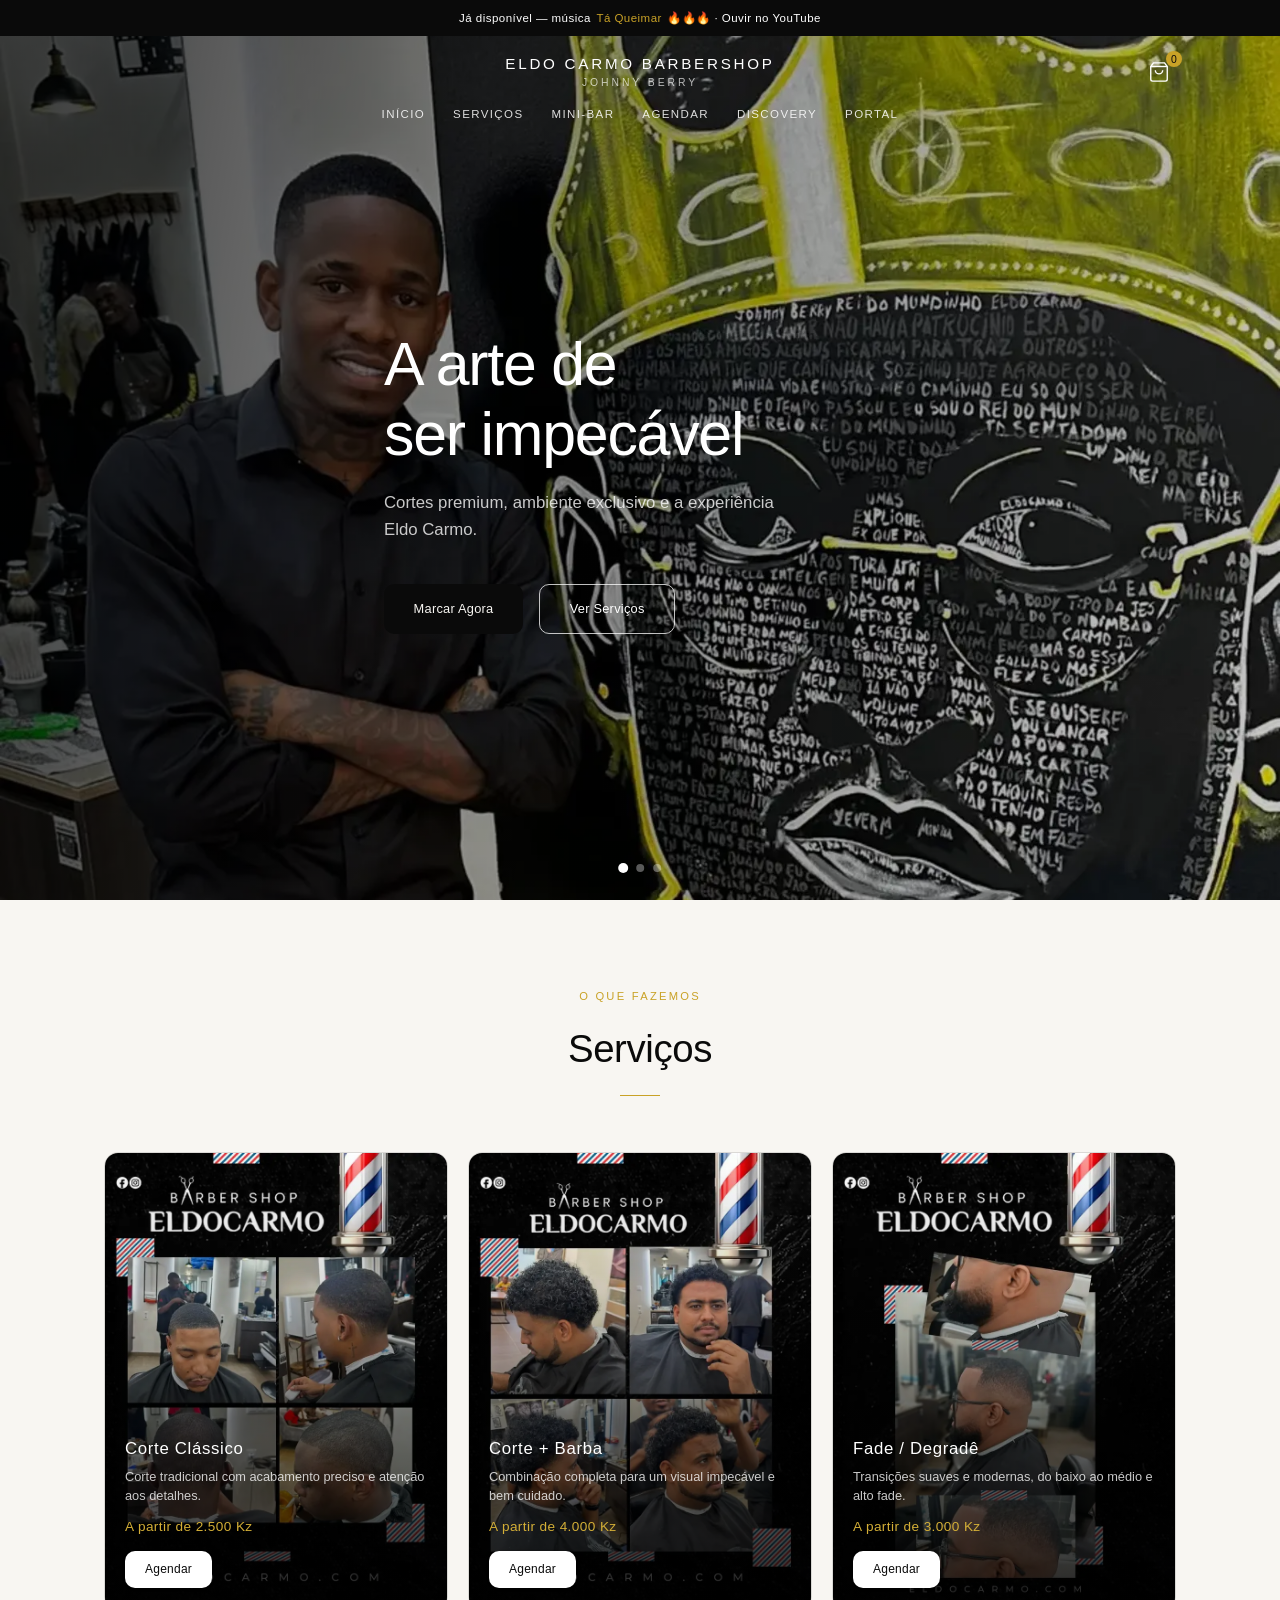
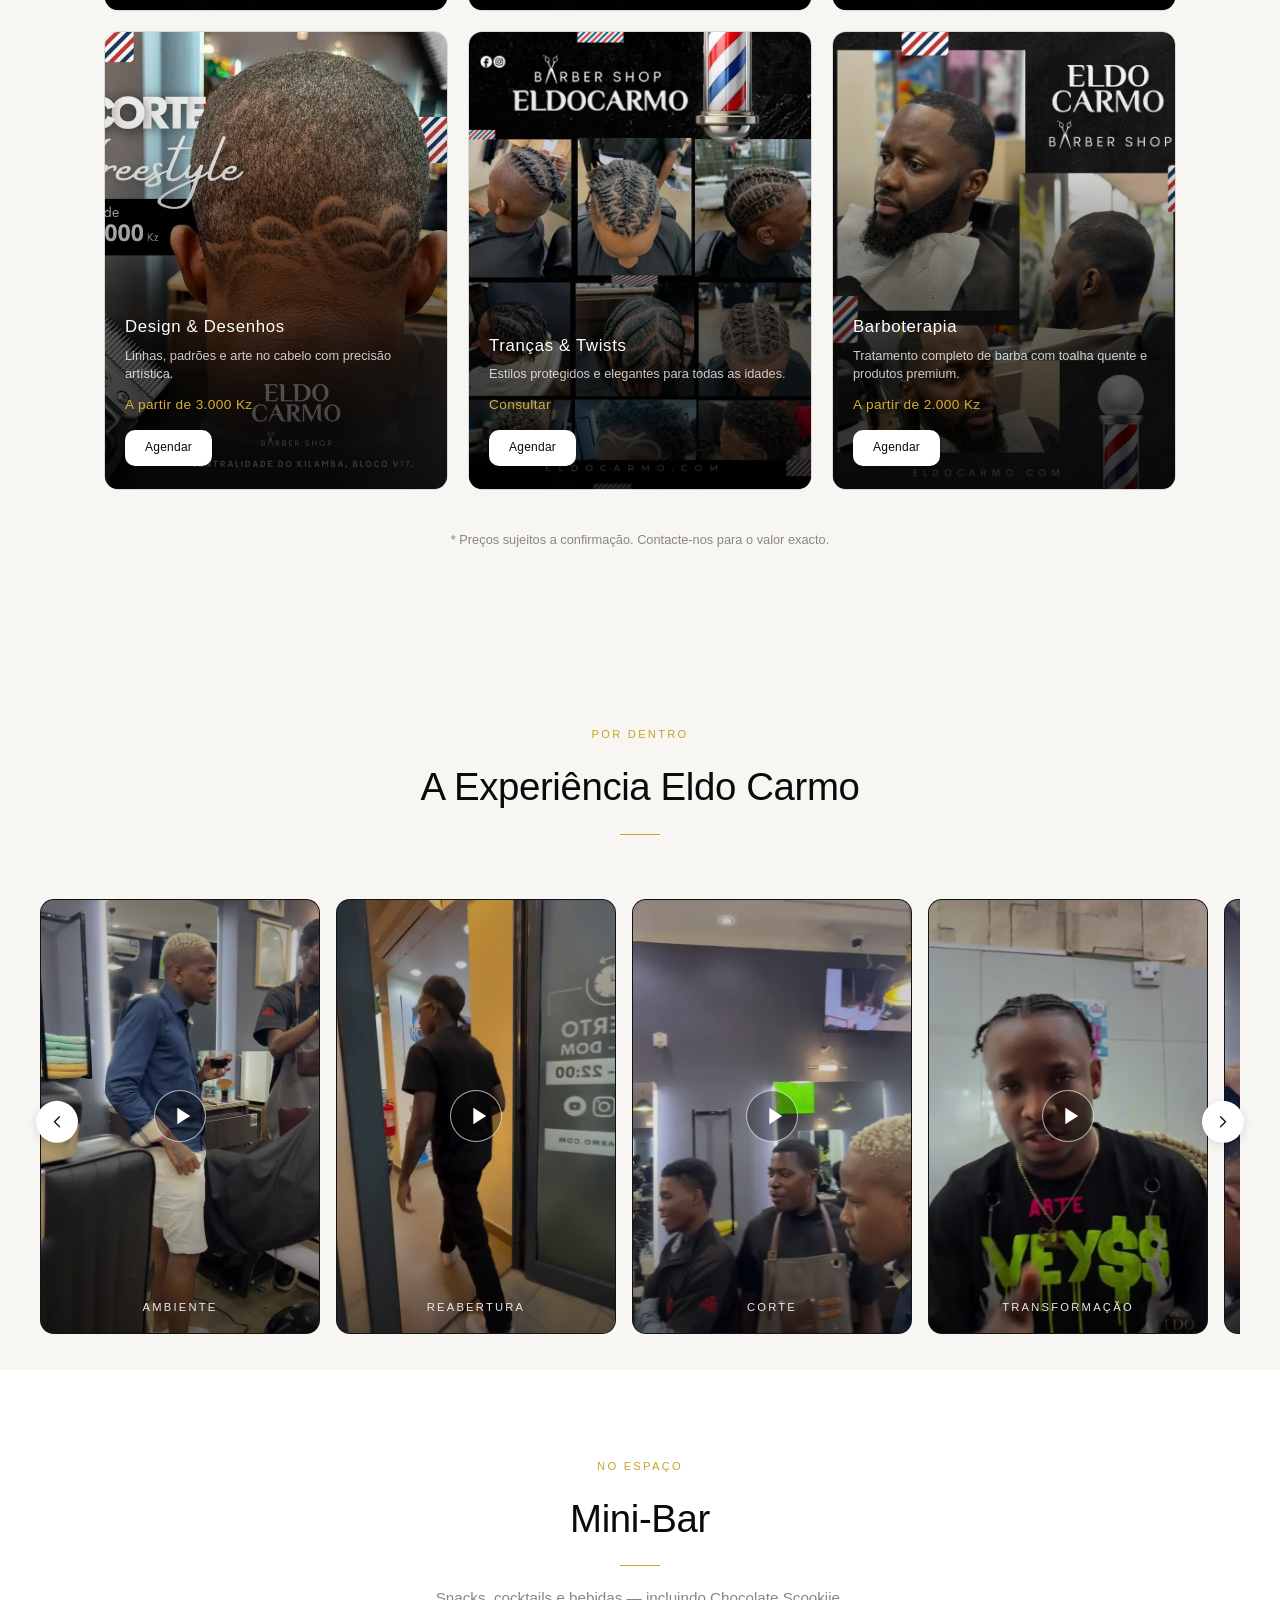
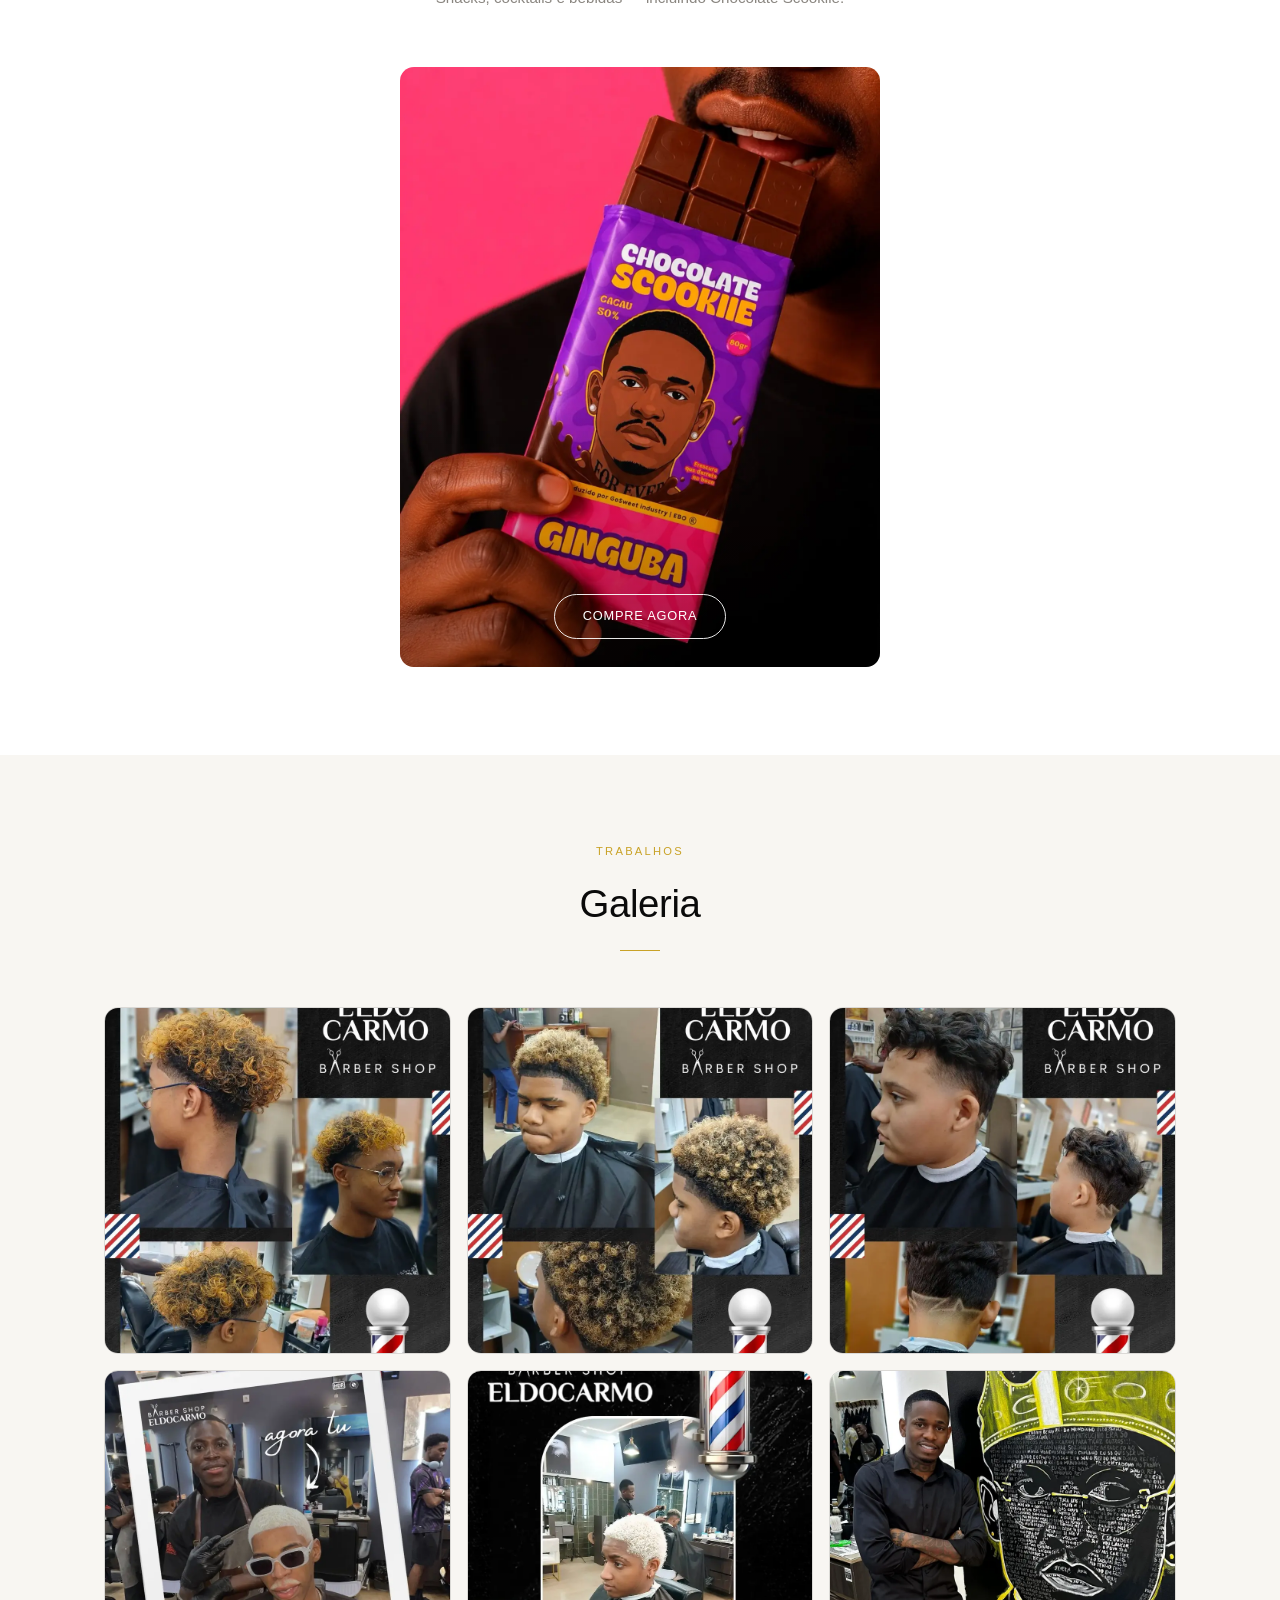
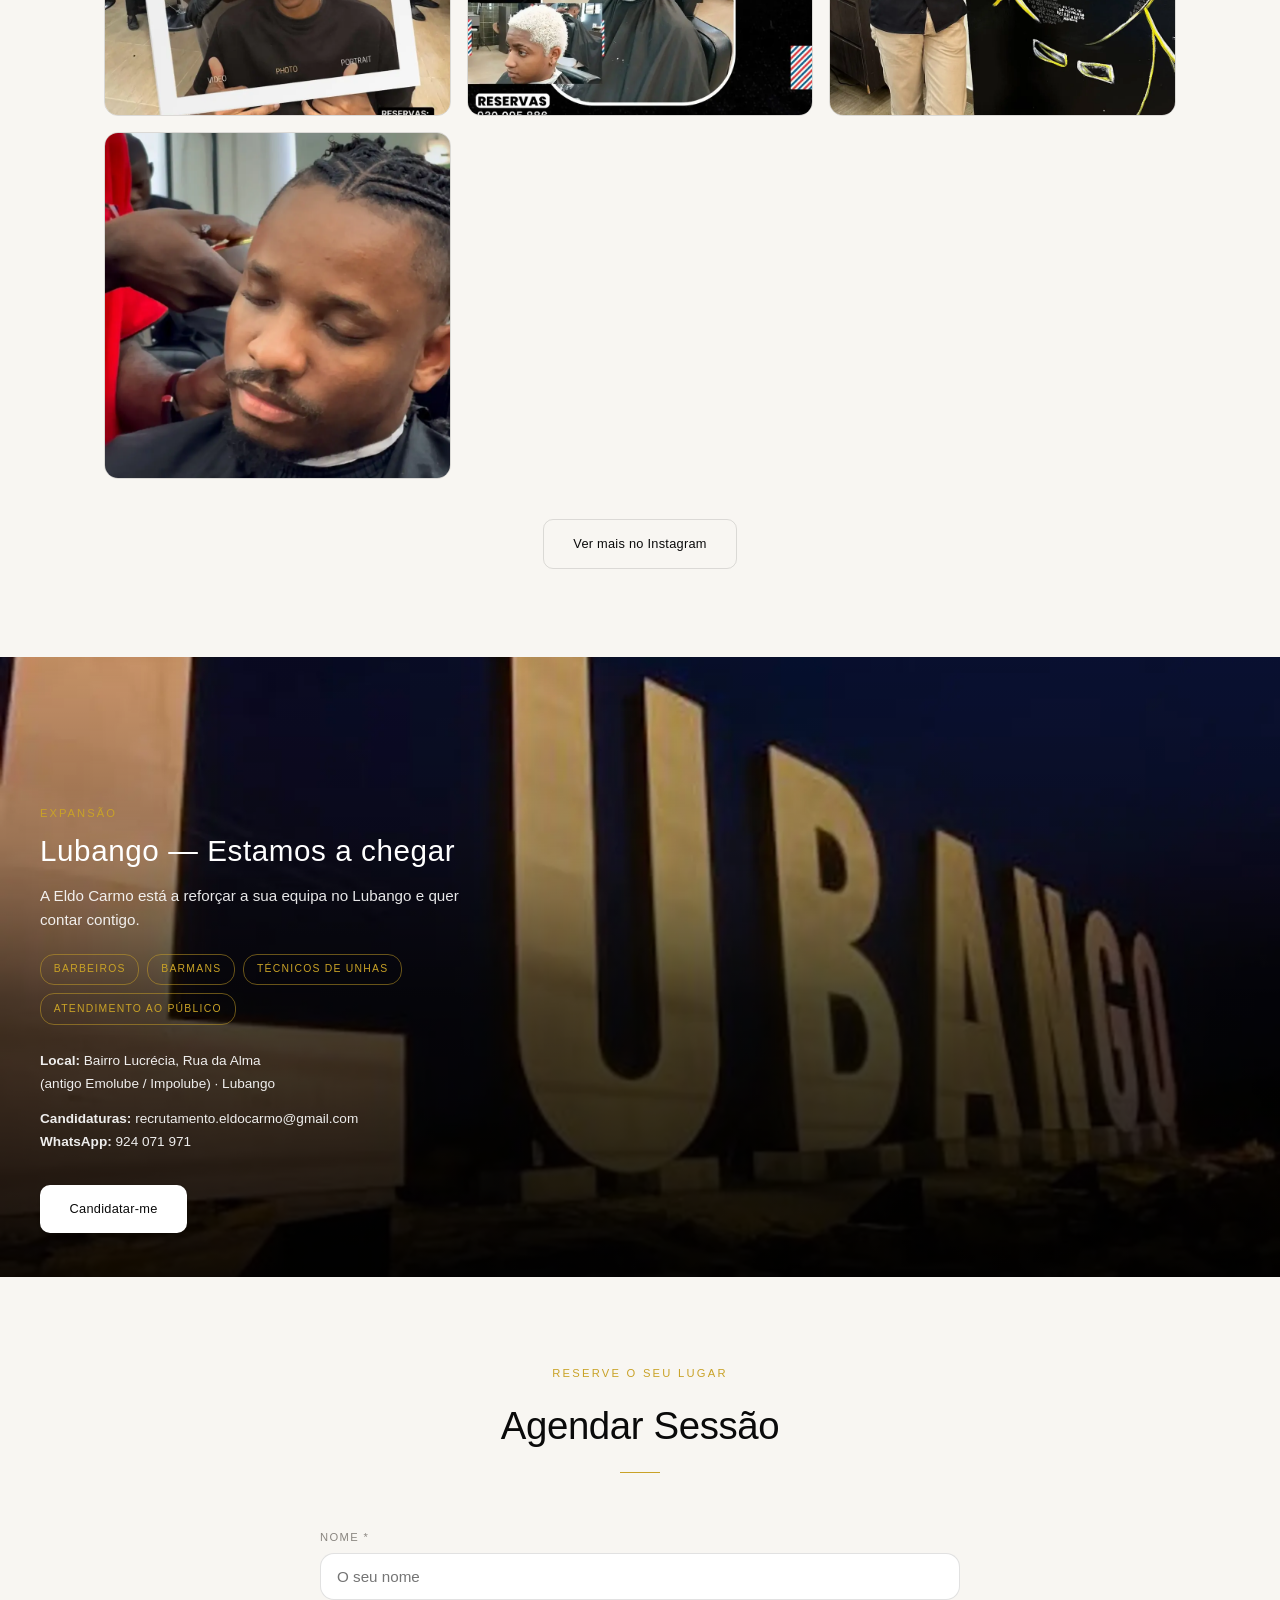
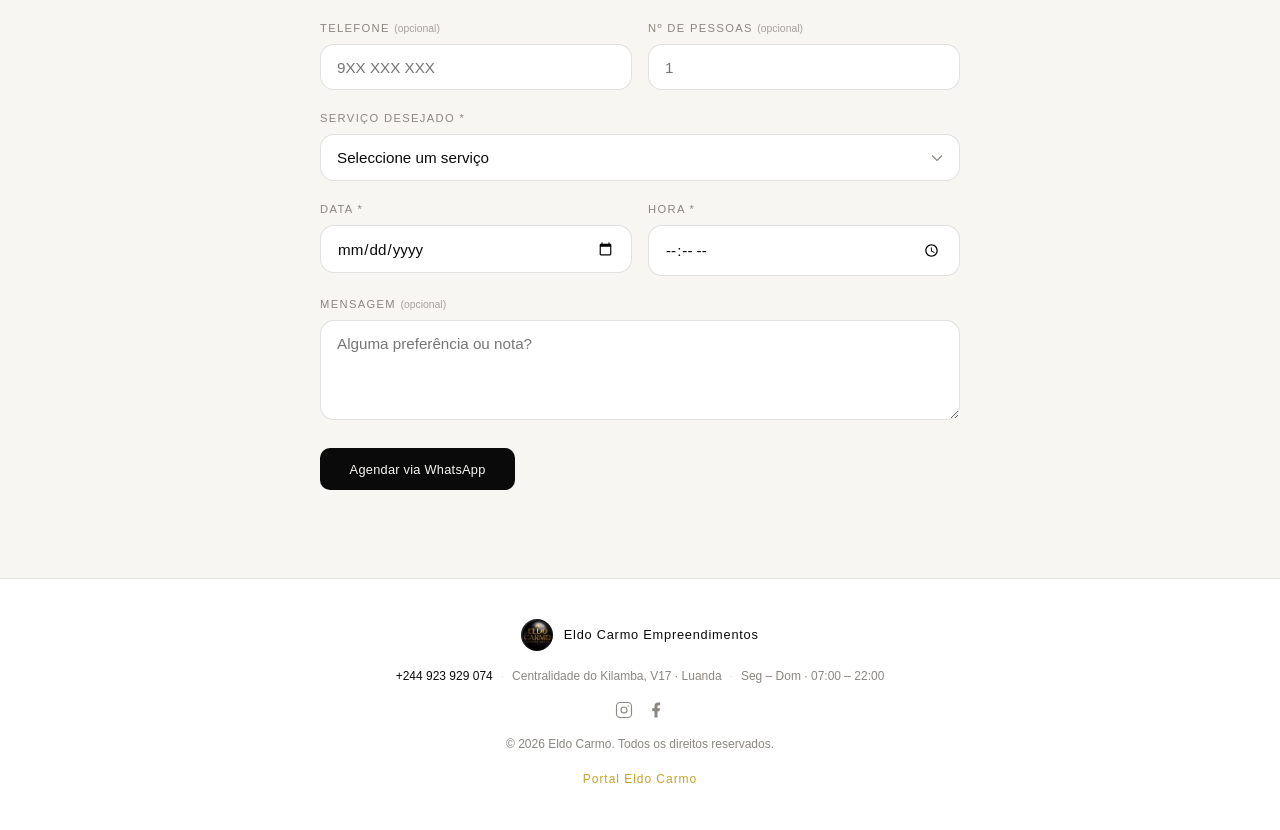
==== commit 959ed173: "Add files via upload" ====
--- a/barbershop/index.html
+++ b/barbershop/index.html
@@ -521,38 +521,6 @@
           </div>
           <button type="submit" class="btn btn--primary">Agendar via WhatsApp</button>
         </form>
-
-        <div class="contact-info">
-          <div class="contact-item">
-            <h3>WhatsApp</h3>
-            <a href="https://wa.me/244923929074" target="_blank" rel="noopener">+244 923 929 074</a>
-          </div>
-          <div class="contact-item">
-            <h3>Localização</h3>
-            <p>Centralidade do Kilamba, V17<br>Luanda, Angola</p>
-          </div>
-          <div class="contact-item">
-            <h3>Horário</h3>
-            <p>Segunda – Domingo · 07:00 – 22:00</p>
-          </div>
-          <div class="contact-item contact-item--social">
-            <h3>Redes</h3>
-            <div class="social-links">
-              <a href="https://www.instagram.com/eldo_carmo/" target="_blank" rel="noopener" aria-label="Instagram">
-                <svg width="20" height="20" viewBox="0 0 24 24" fill="none" stroke="currentColor" stroke-width="1.5" stroke-linecap="round" stroke-linejoin="round" aria-hidden="true">
-                  <rect x="2" y="2" width="20" height="20" rx="5"/>
-                  <circle cx="12" cy="12" r="4"/>
-                  <circle cx="17.5" cy="6.5" r="1" fill="currentColor" stroke="none"/>
-                </svg>
-              </a>
-              <a href="https://www.facebook.com/EldoCarmoBeleza" target="_blank" rel="noopener" aria-label="Facebook">
-                <svg width="20" height="20" viewBox="0 0 24 24" fill="currentColor" aria-hidden="true">
-                  <path d="M14 13.5h2.5l1-4H14v-2c0-1.03 0-2 2-2h1.5V2.14c-.326-.043-1.557-.14-2.857-.14C11.928 2 10 3.657 10 6.7v2.8H7v4h3V22h4v-8.5z"/>
-                </svg>
-              </a>
-            </div>
-          </div>
-        </div>
       </div>
     </div>
   </section>
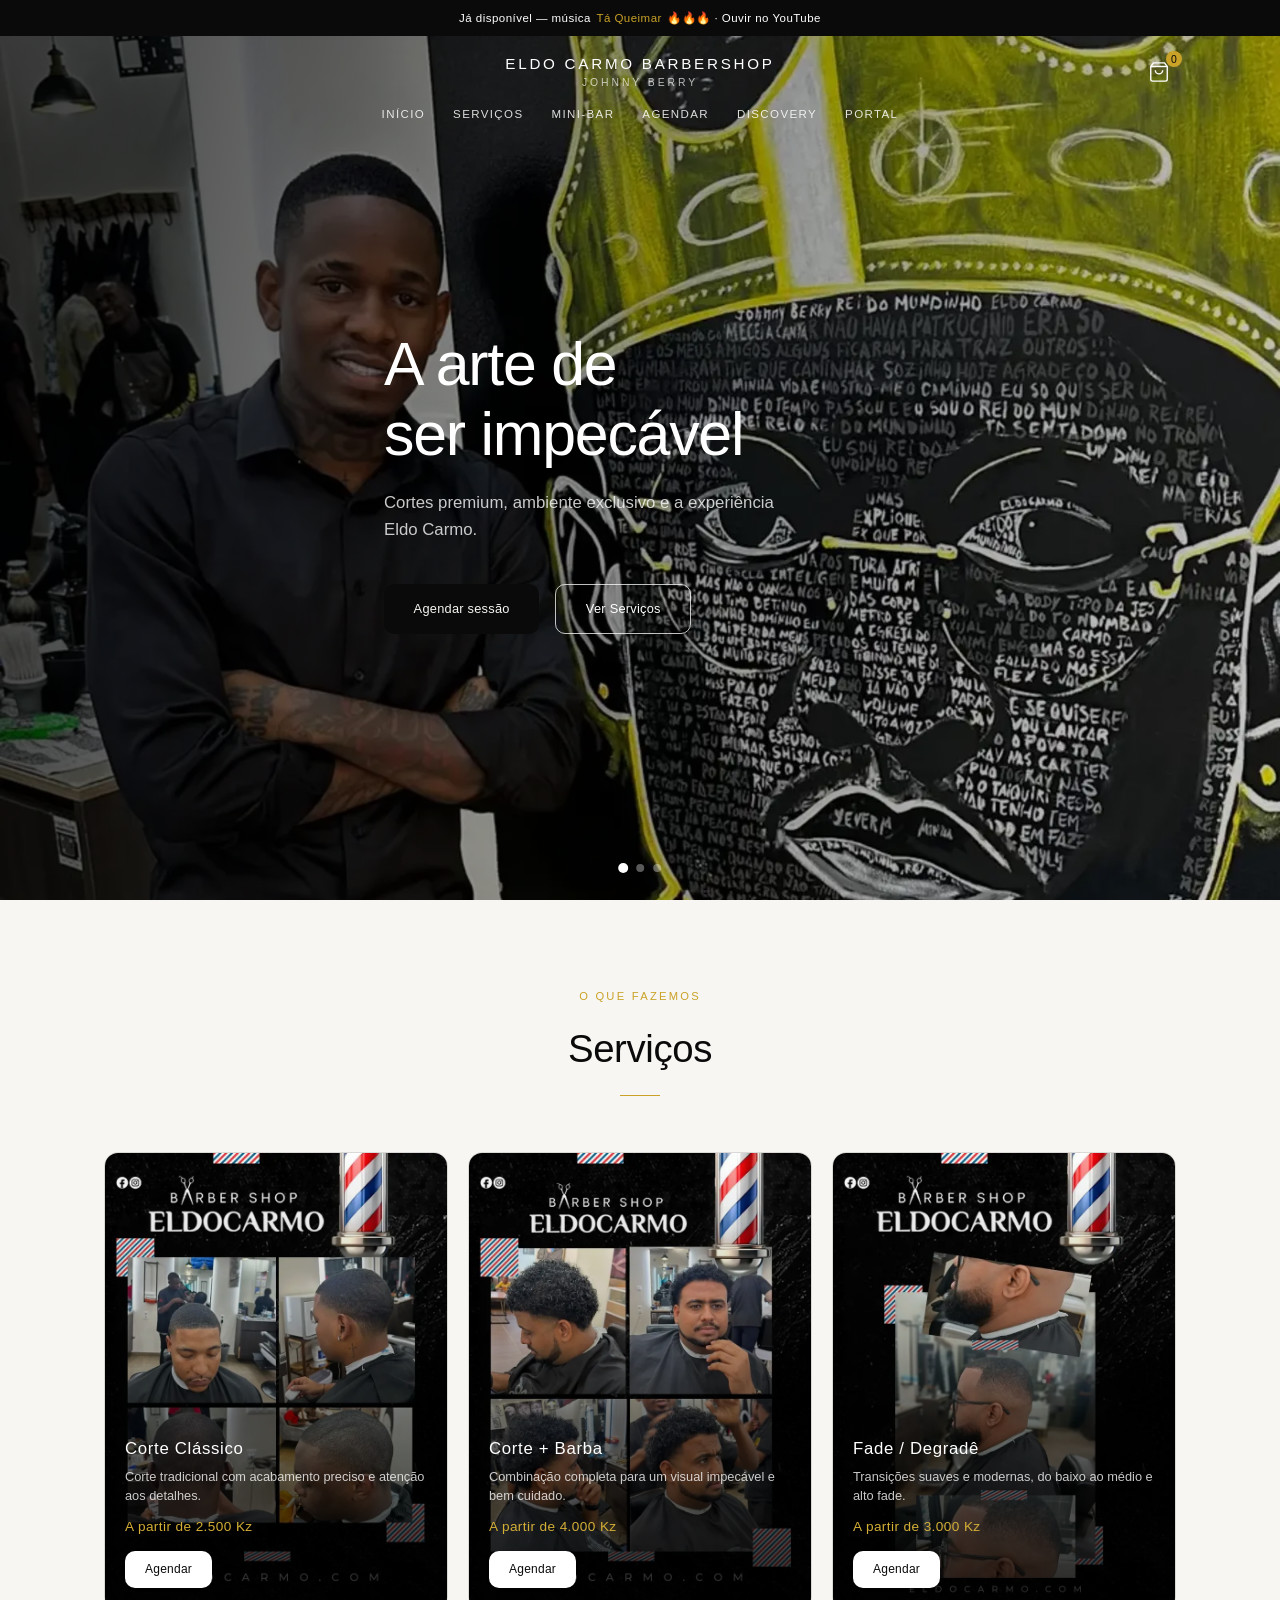
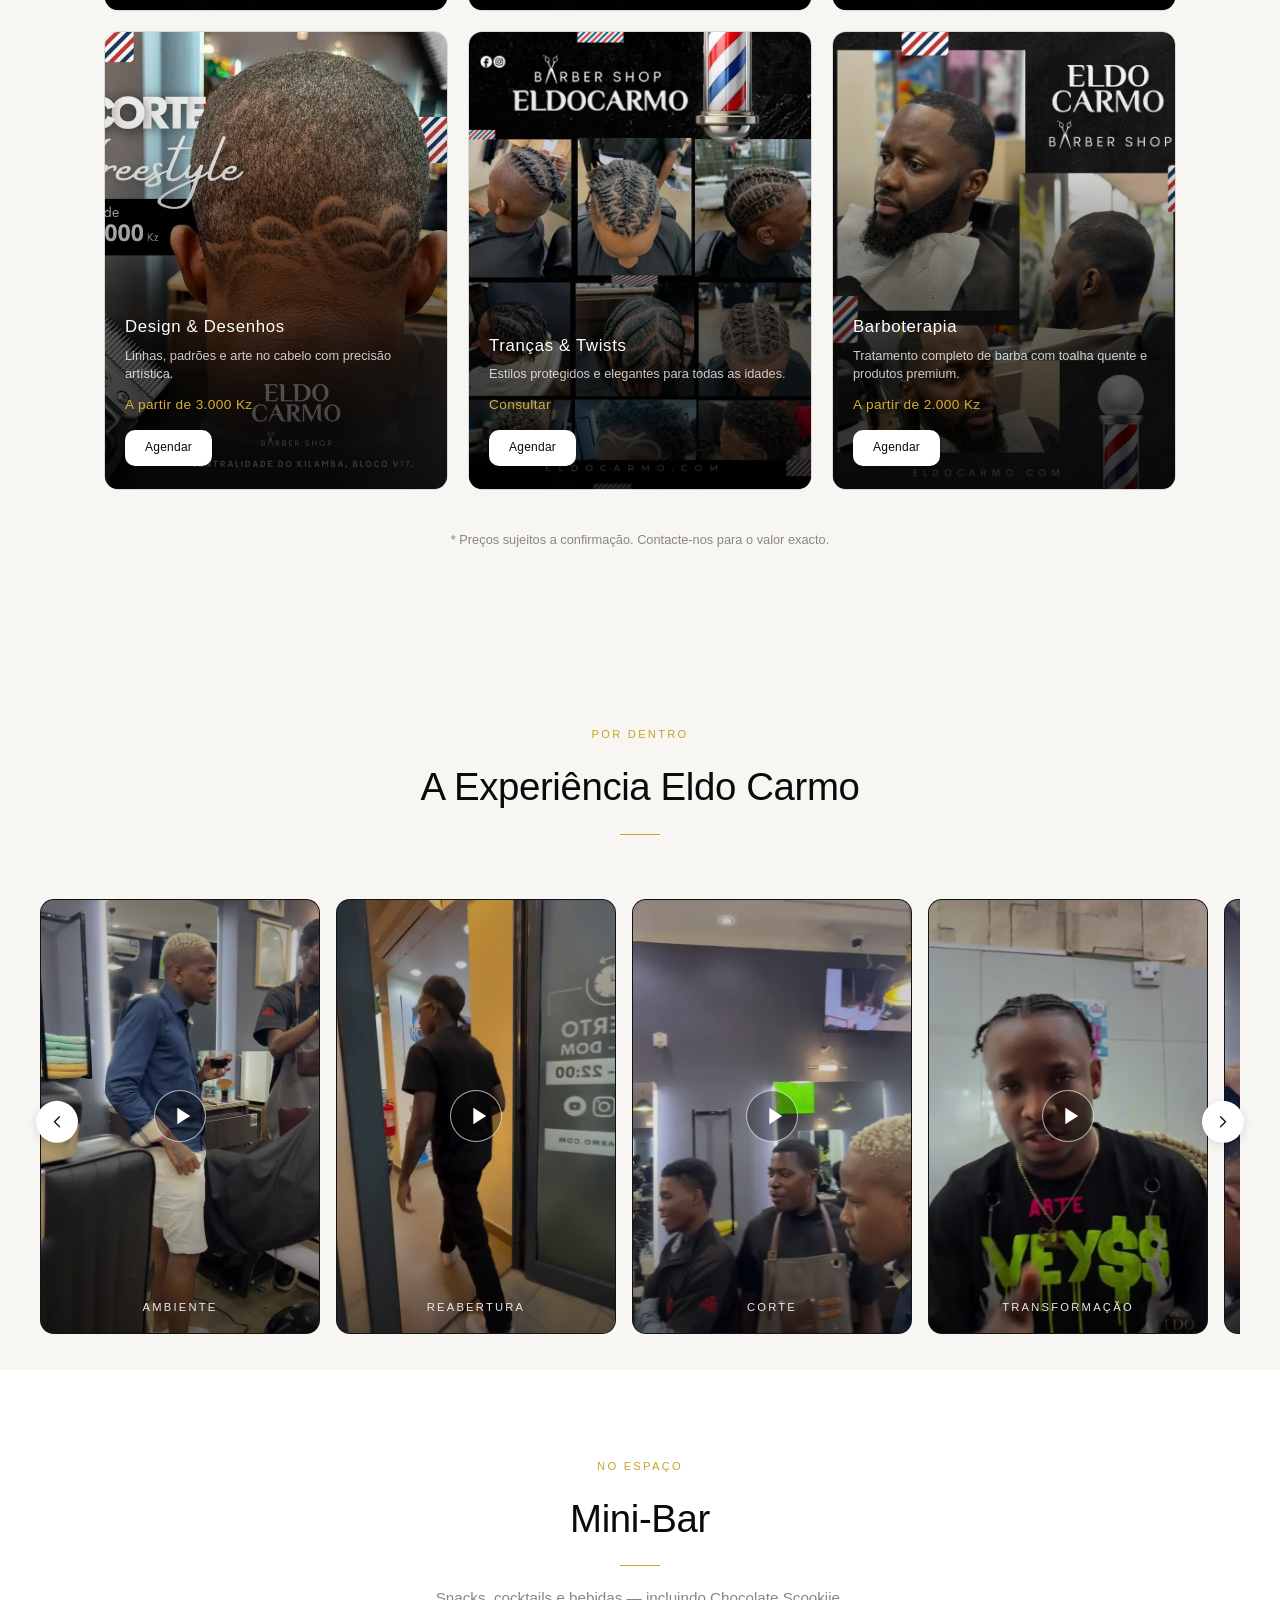
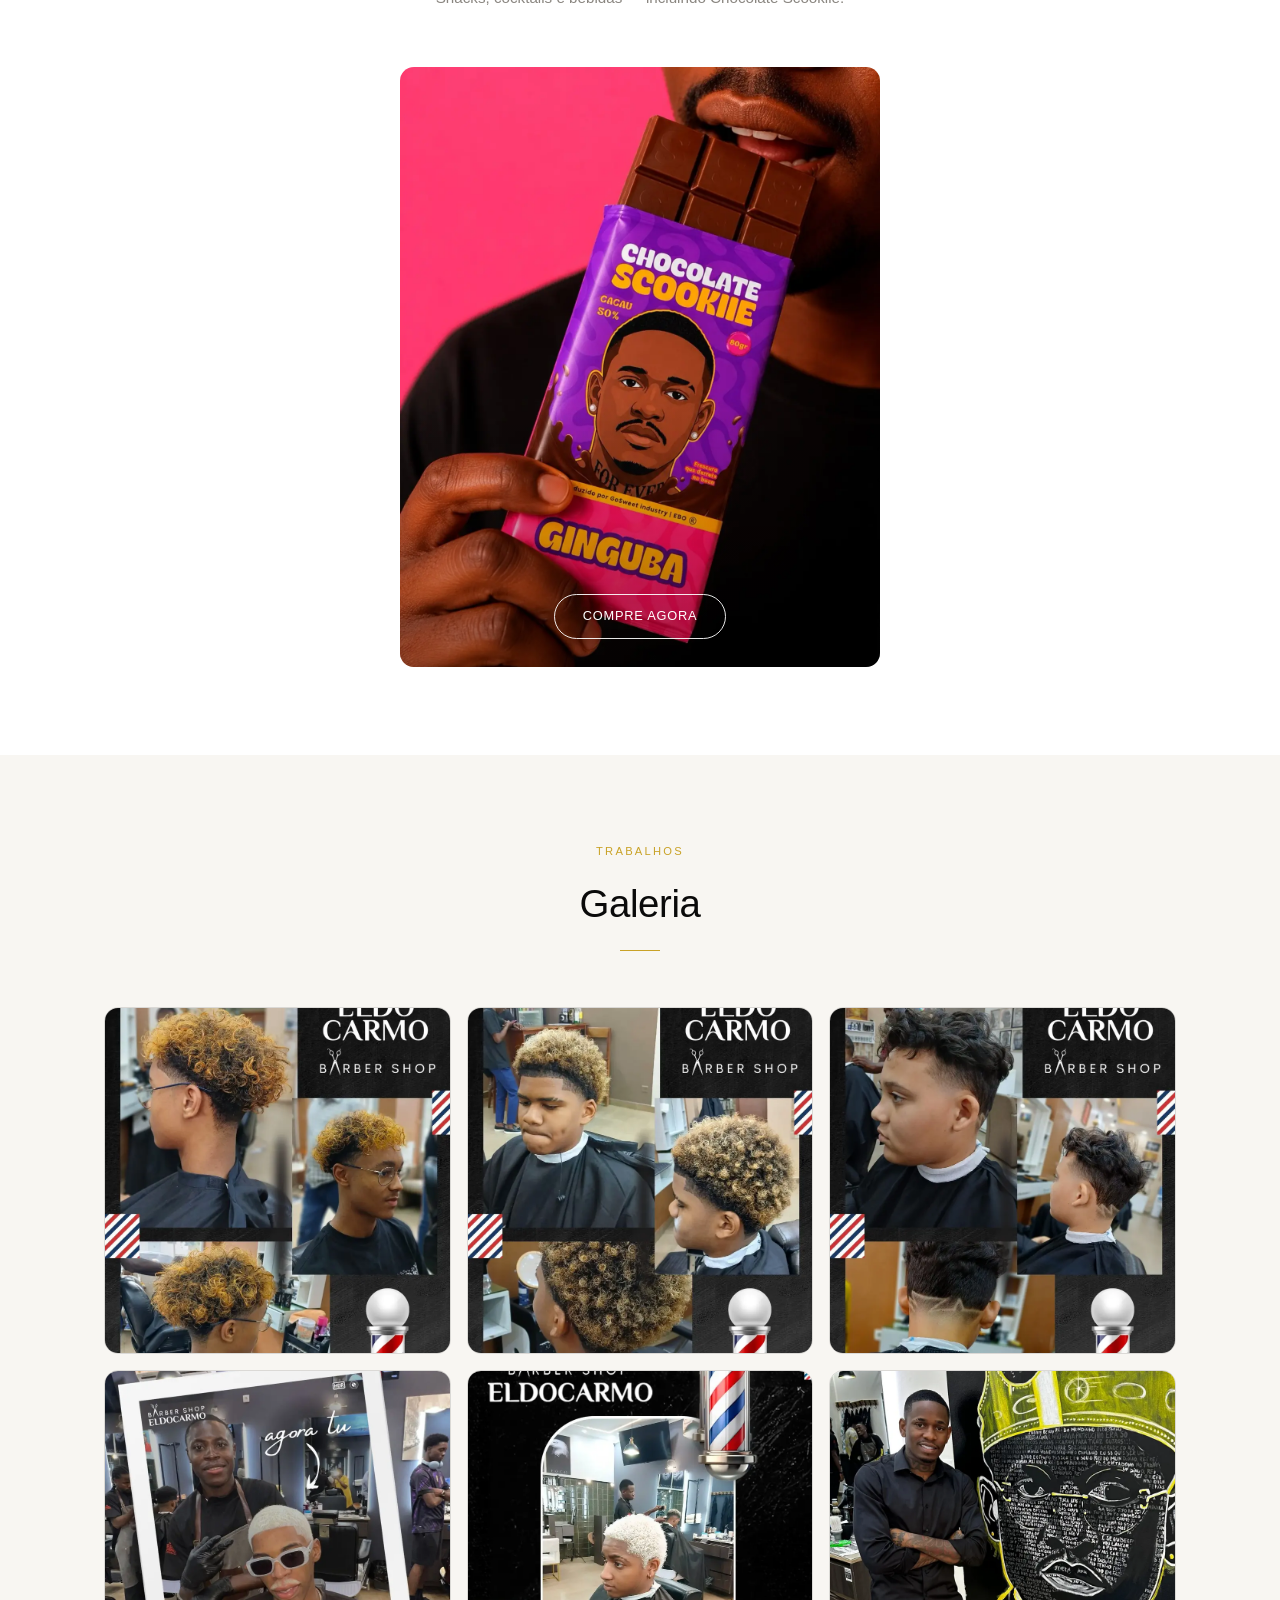
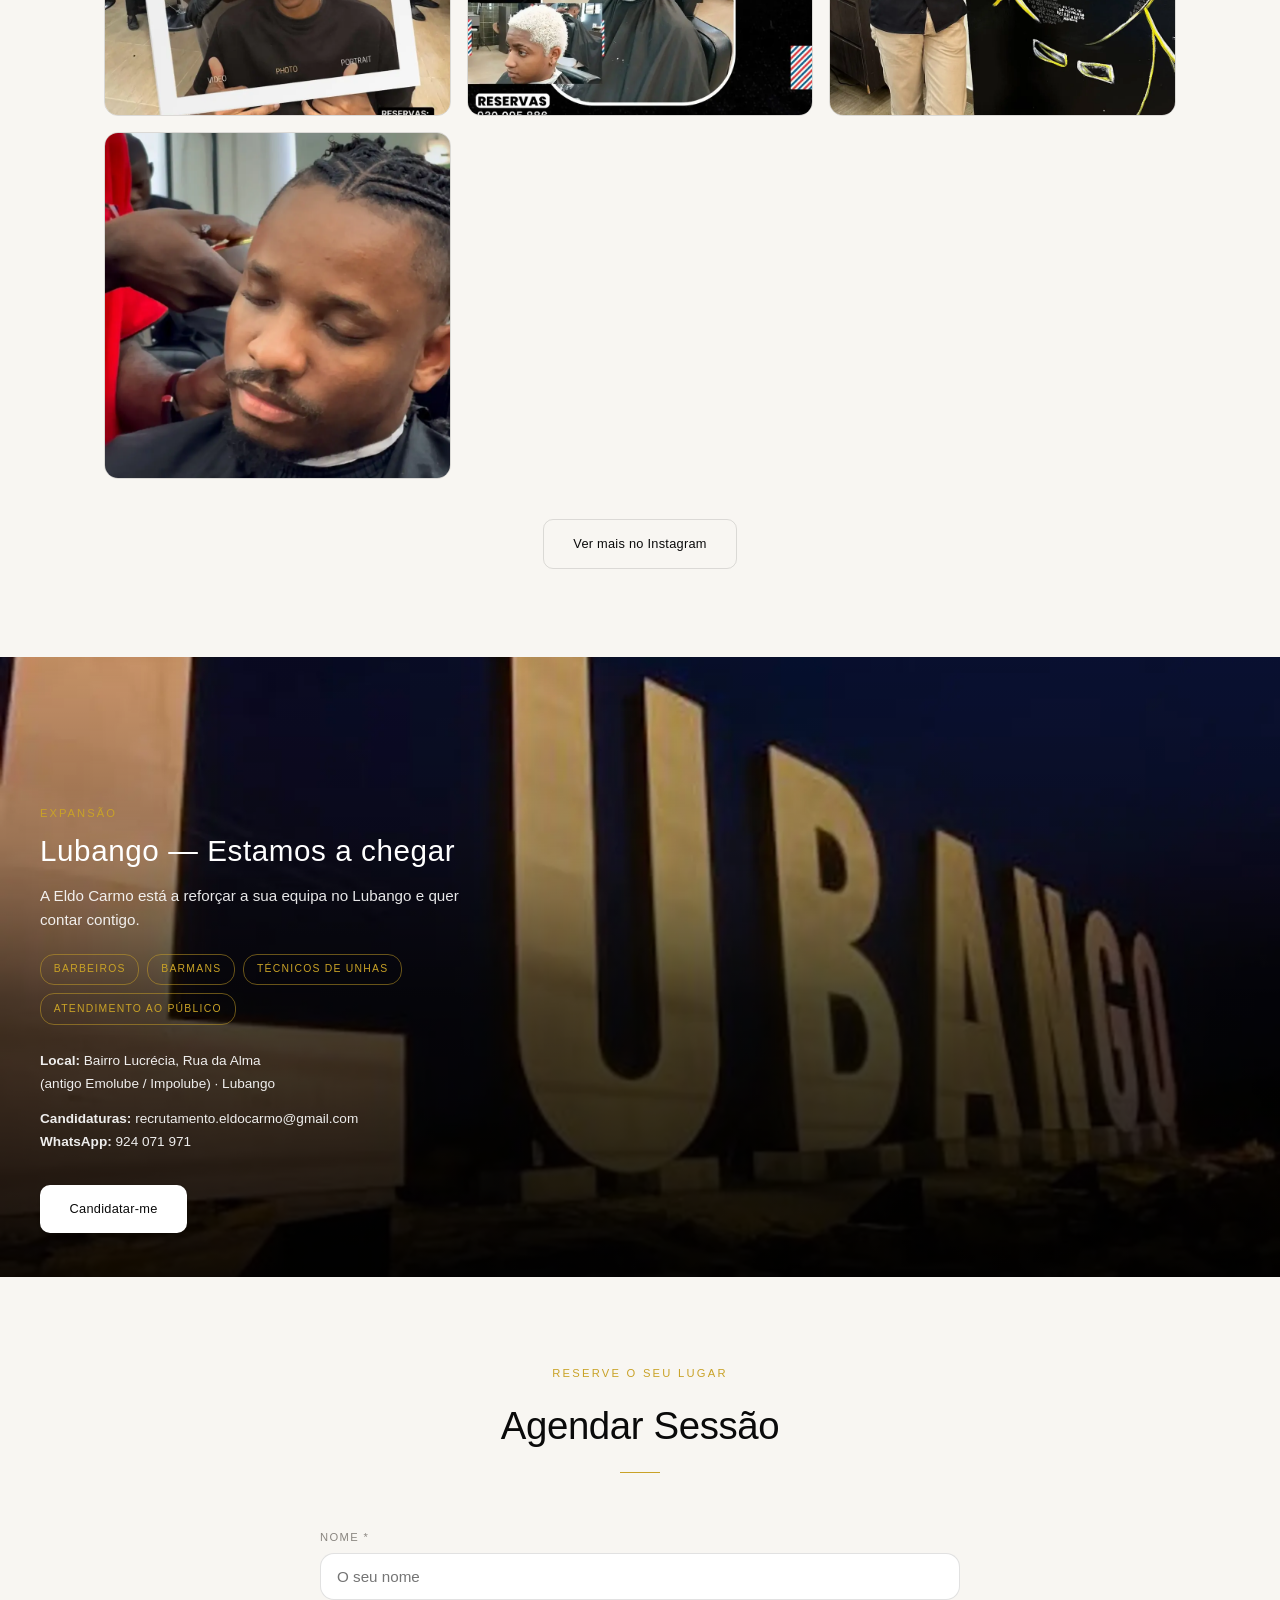
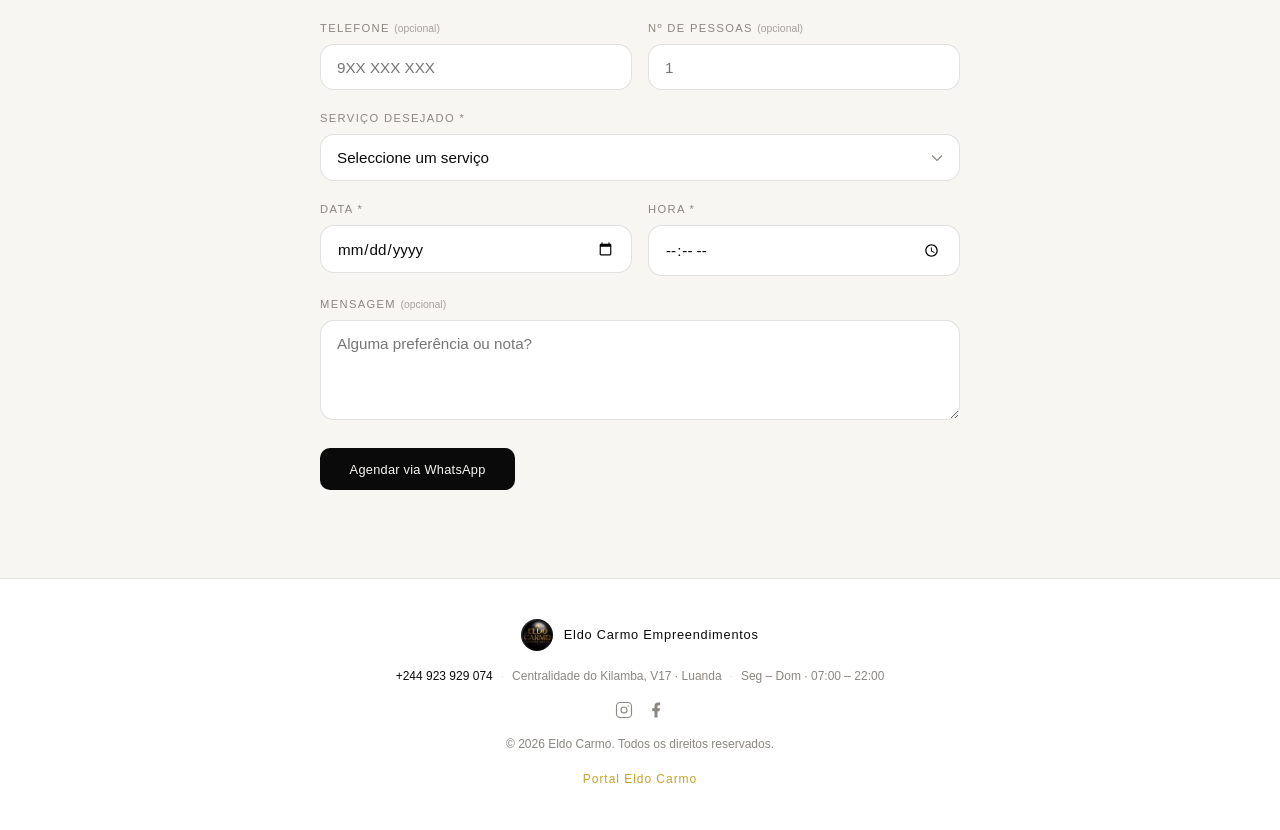
==== commit 7eda123f: "Add files via upload" ====
--- a/barbershop/index.html
+++ b/barbershop/index.html
@@ -168,7 +168,7 @@
       <h1 class="hero__title">A arte de<br>ser impecável</h1>
       <p class="hero__subtitle">Cortes premium, ambiente exclusivo e a experiência Eldo Carmo.</p>
       <div class="hero__ctas">
-        <a href="https://wa.me/244923929074?text=Olá! Gostaria de marcar um horário na Eldo Carmo Barber Shop." class="btn btn--primary" target="_blank" rel="noopener">Marcar Agora</a>
+        <a href="#agendar" class="btn btn--primary">Agendar sessão</a>
         <a href="#servicos" class="btn btn--ghost hero__btn-ghost">Ver Serviços</a>
       </div>
     </div>
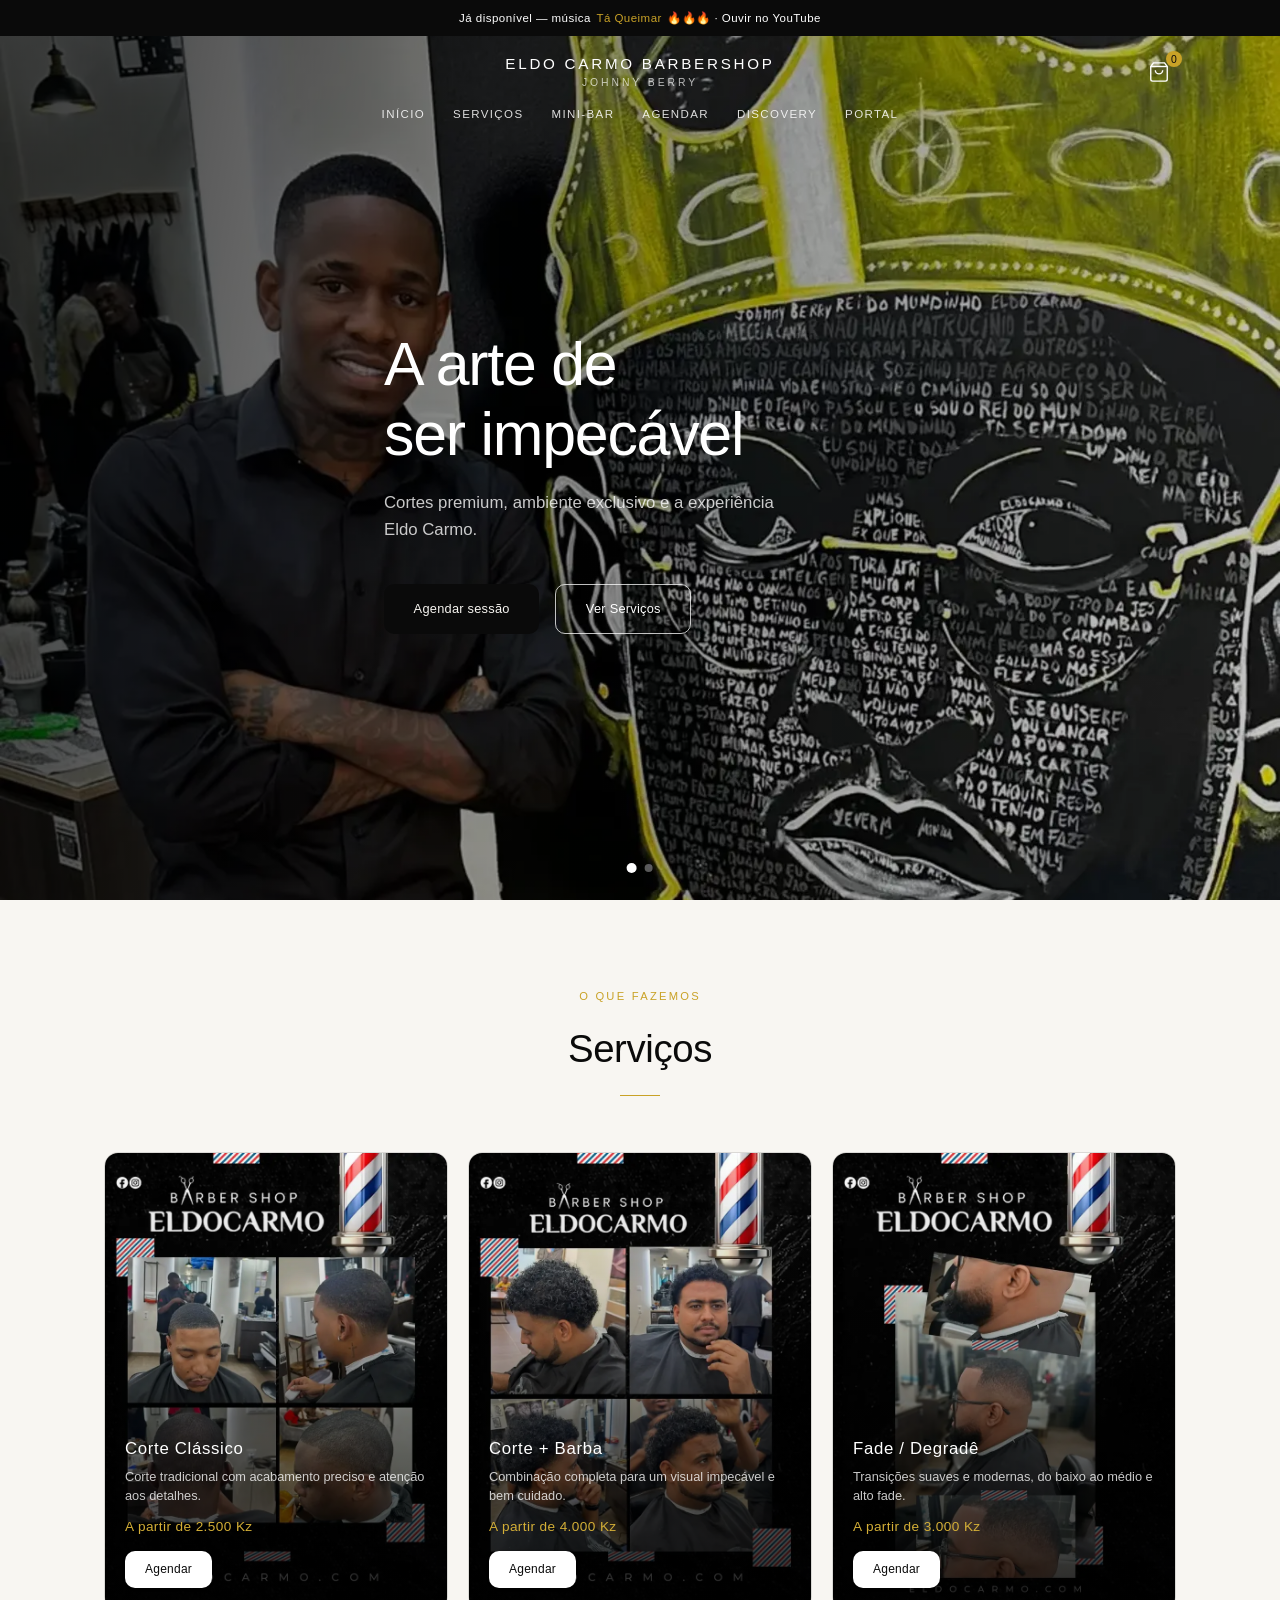
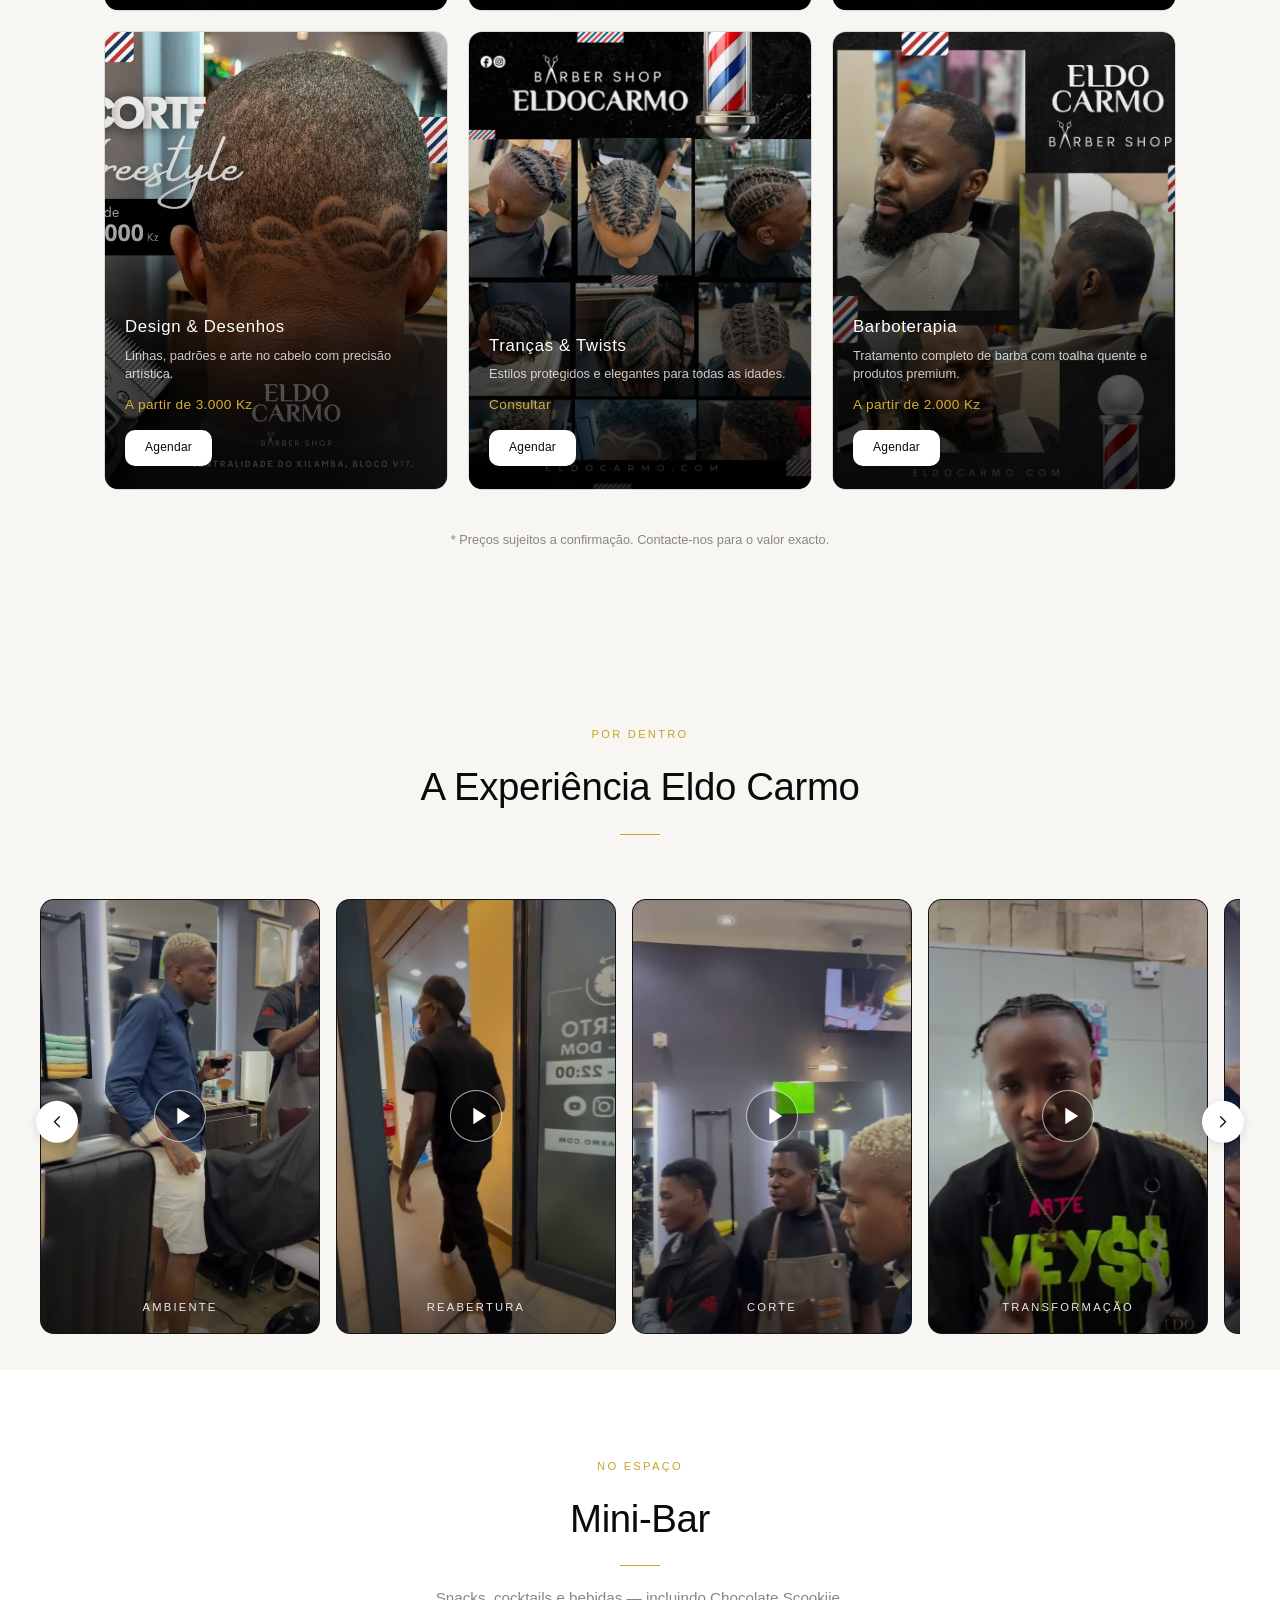
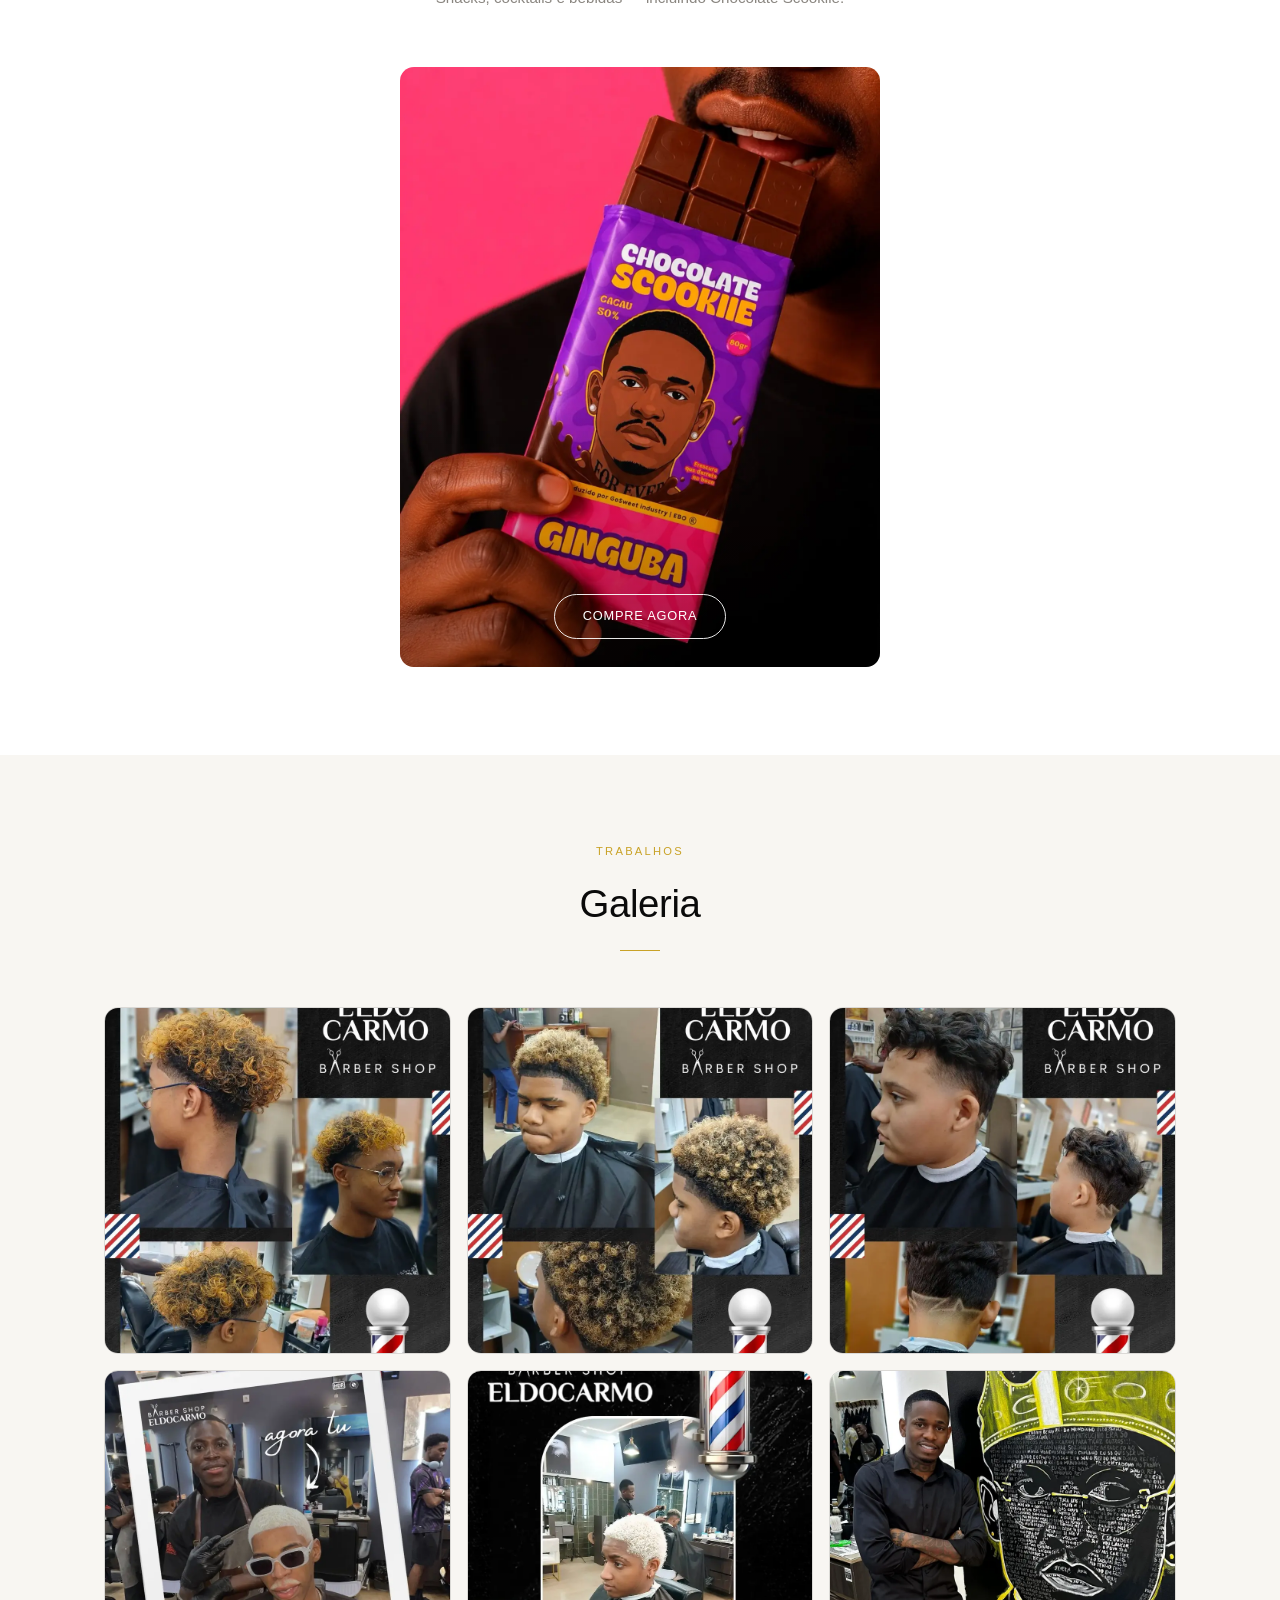
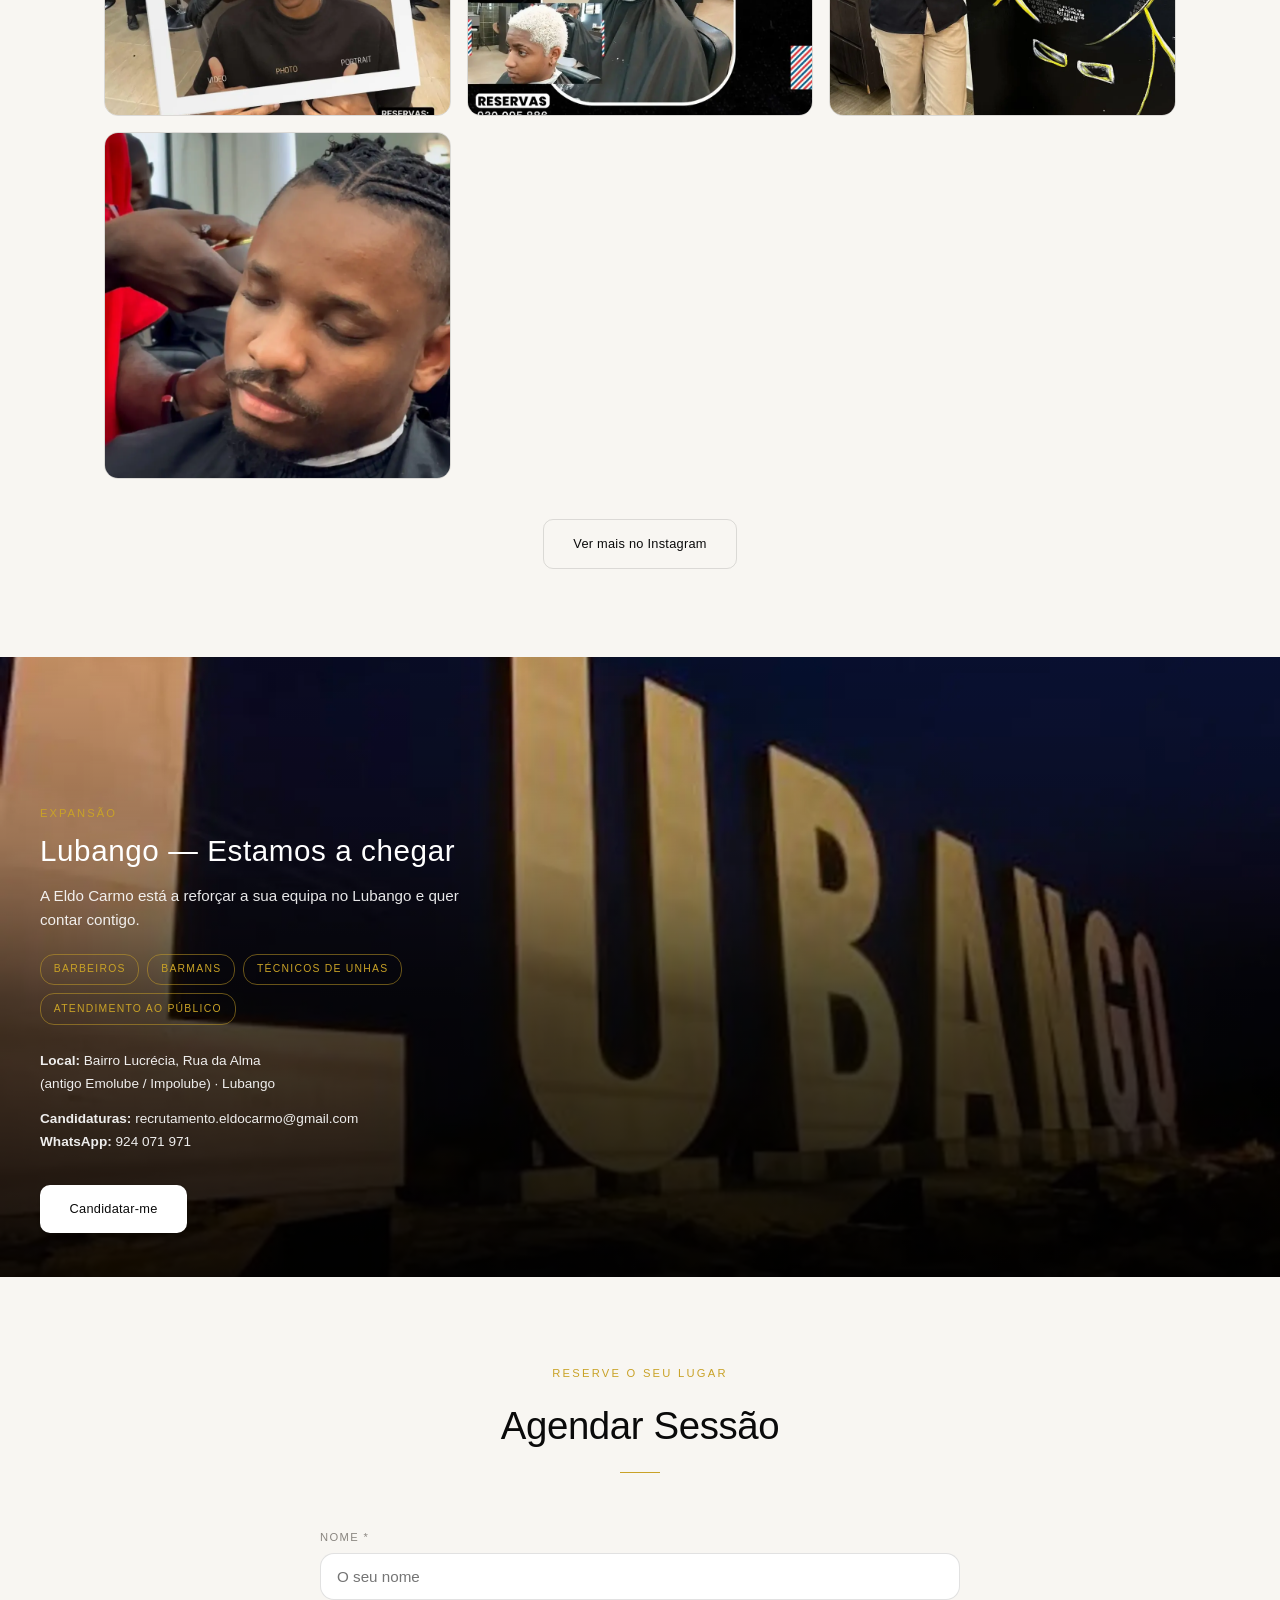
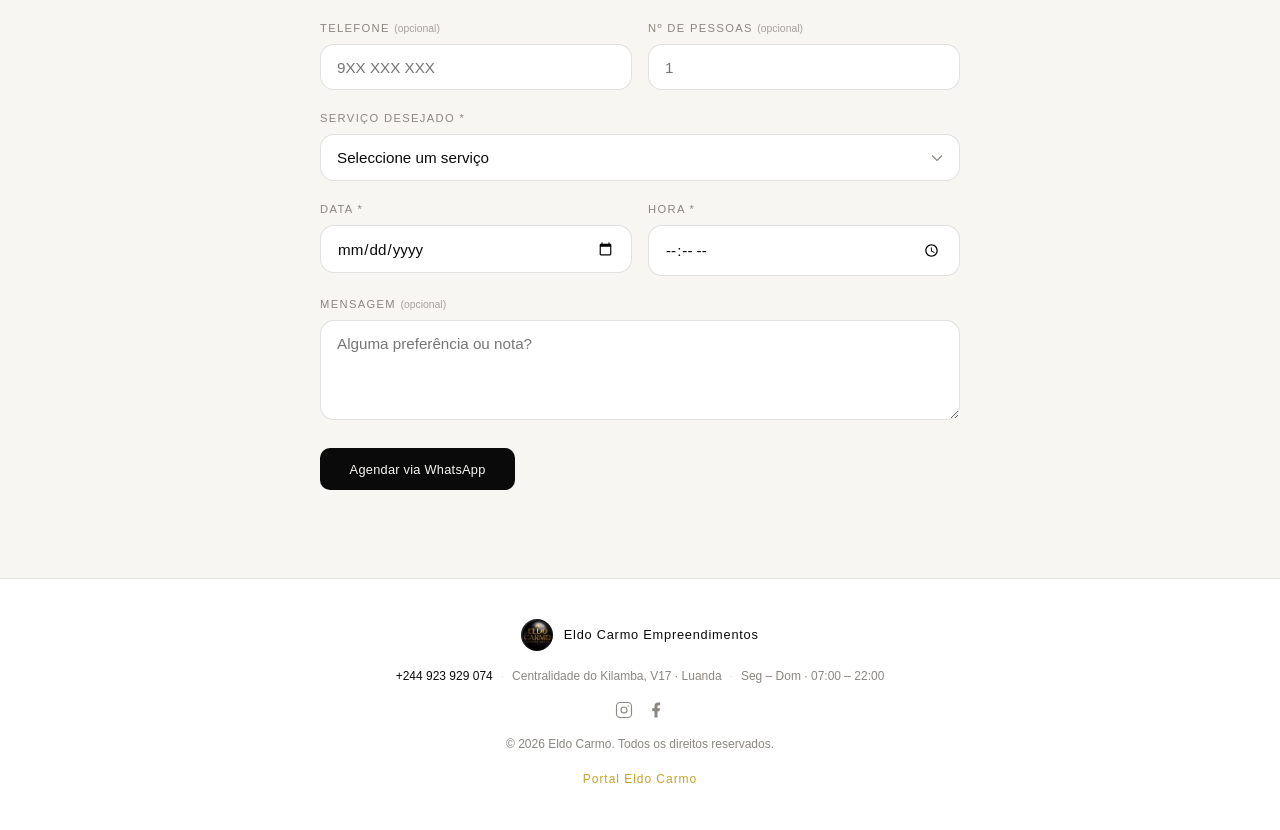
==== commit 24305c55: "update" ====
--- a/barbershop/index.html
+++ b/barbershop/index.html
@@ -159,9 +159,6 @@
       <video class="hero__video" id="hero-video-1" muted playsinline preload="auto" poster="assets/images/hero.webp" data-hero-slide="1">
         <source src="assets/videos/hero.mp4" type="video/mp4">
       </video>
-      <video class="hero__video" id="hero-video-2" muted playsinline preload="metadata" data-hero-slide="2">
-        <source src="assets/videos/hero-2.mp4" type="video/mp4">
-      </video>
       <div class="hero__overlay"></div>
     </div>
     <div class="hero__content container">
@@ -175,7 +172,6 @@
     <div class="hero__dots" role="tablist" aria-label="Conteúdo do hero">
       <button type="button" class="hero__dot is-active" data-hero-go="0" aria-label="Foto 1"></button>
       <button type="button" class="hero__dot" data-hero-go="1" aria-label="Vídeo 1"></button>
-      <button type="button" class="hero__dot" data-hero-go="2" aria-label="Vídeo 2"></button>
     </div>
   </section>
 
@@ -579,12 +575,13 @@
           <span>Total</span>
           <strong id="cart-total">0 Kz</strong>
         </div>
-        <button class="btn btn--primary btn--full" id="checkout-btn" disabled>
-          Encomendar via WhatsApp
-        </button>
+        <a class="btn btn--primary btn--full is-disabled" id="checkout-btn" href="checkout.html" aria-disabled="true">
+          Finalizar pedido
+        </a>
         <button type="button" class="btn btn--ghost btn--full cart-clear" id="cart-clear" disabled>
           Limpar carrinho
         </button>
+
       </footer>
     </div>
   </div>
--- a/barbershop/css/style.css
+++ b/barbershop/css/style.css
@@ -2009,6 +2009,191 @@
   cursor: not-allowed;
 }
 
+.btn.is-disabled,
+.btn[aria-disabled="true"] {
+  opacity: 0.45;
+  pointer-events: none;
+  cursor: not-allowed;
+}
+
+/* ========== CHECKOUT PAGE ========== */
+.header--solid {
+  background: rgba(248, 246, 242, 0.96);
+  backdrop-filter: blur(12px);
+  -webkit-backdrop-filter: blur(12px);
+  border-bottom-color: var(--border);
+}
+
+.header--solid .header__logo,
+.header--solid .header__nav-link,
+.header--solid .header__nav-discover-trigger,
+.header--solid .cart-btn {
+  color: var(--black);
+}
+
+.header--solid .hamburger__line {
+  background: var(--black);
+}
+
+.checkout-page {
+  padding-top: 7.5rem;
+  padding-bottom: 4rem;
+  min-height: 70vh;
+}
+
+.checkout-page__header {
+  margin-bottom: 2.5rem;
+}
+
+.checkout-empty {
+  text-align: center;
+  padding: 3rem 1rem;
+}
+
+.checkout-empty p {
+  color: var(--muted);
+  margin-bottom: 1.5rem;
+  font-size: 0.95rem;
+}
+
+.checkout-layout {
+  display: grid;
+  grid-template-columns: 1fr;
+  gap: 2.5rem;
+  align-items: start;
+}
+
+@media (min-width: 840px) {
+  .checkout-layout {
+    grid-template-columns: 1.1fr 0.9fr;
+    gap: 3rem;
+  }
+}
+
+.checkout-summary {
+  background: var(--white);
+  border: var(--line) solid var(--border);
+  border-radius: var(--radius);
+  padding: 1.5rem 1.35rem;
+}
+
+.checkout-summary__title,
+.checkout-form__title {
+  font-size: 0.75rem;
+  font-weight: var(--font-medium);
+  letter-spacing: 0.12em;
+  text-transform: uppercase;
+  margin-bottom: 1.25rem;
+  color: var(--black);
+}
+
+.checkout-items {
+  display: flex;
+  flex-direction: column;
+  gap: 1.15rem;
+  margin-bottom: 1.25rem;
+}
+
+.checkout-item {
+  display: grid;
+  grid-template-columns: 64px 1fr;
+  gap: 0.9rem;
+  align-items: center;
+  padding-bottom: 1.15rem;
+  border-bottom: var(--line) solid var(--border);
+}
+
+.checkout-item:last-child {
+  border-bottom: none;
+  padding-bottom: 0;
+}
+
+.checkout-item__image {
+  width: 64px;
+  height: 64px;
+  border-radius: 10px;
+  border: var(--line) solid var(--border);
+  background: var(--cream);
+  display: flex;
+  align-items: center;
+  justify-content: center;
+  overflow: hidden;
+}
+
+.checkout-item__image img {
+  max-width: 90%;
+  max-height: 90%;
+  object-fit: contain;
+}
+
+.checkout-item__name {
+  font-size: 0.9rem;
+  font-weight: var(--font-medium);
+  letter-spacing: 0.01em;
+  margin-bottom: 0.15rem;
+}
+
+.checkout-item__unit {
+  font-size: 0.75rem;
+  color: var(--muted);
+  margin-bottom: 0.5rem;
+}
+
+.checkout-item__row {
+  display: flex;
+  align-items: center;
+  justify-content: space-between;
+  gap: 0.75rem;
+}
+
+.checkout-item__line {
+  font-size: 0.85rem;
+  font-weight: var(--font-medium);
+}
+
+.checkout-summary__total {
+  display: flex;
+  justify-content: space-between;
+  align-items: center;
+  padding-top: 1rem;
+  border-top: var(--line-thick) solid var(--border);
+  font-size: 0.9rem;
+}
+
+.checkout-summary__total strong {
+  font-size: 1.1rem;
+  font-weight: var(--font-medium);
+  color: var(--gold);
+}
+
+.checkout-summary__back {
+  display: inline-block;
+  margin-top: 1.15rem;
+  font-size: 0.8rem;
+  color: var(--muted);
+  letter-spacing: 0.04em;
+  transition: color var(--transition);
+}
+
+.checkout-summary__back:hover {
+  color: var(--black);
+}
+
+.checkout-form {
+  background: var(--white);
+  border: var(--line) solid var(--border);
+  border-radius: var(--radius);
+  padding: 1.5rem 1.35rem;
+}
+
+.checkout-form__hint {
+  margin-top: 0.85rem;
+  font-size: 0.72rem;
+  color: var(--muted);
+  text-align: center;
+  line-height: 1.45;
+}
+
 /* ========== UTILITIES ========== */
 @media (prefers-reduced-motion: reduce) {
   *, *::before, *::after {
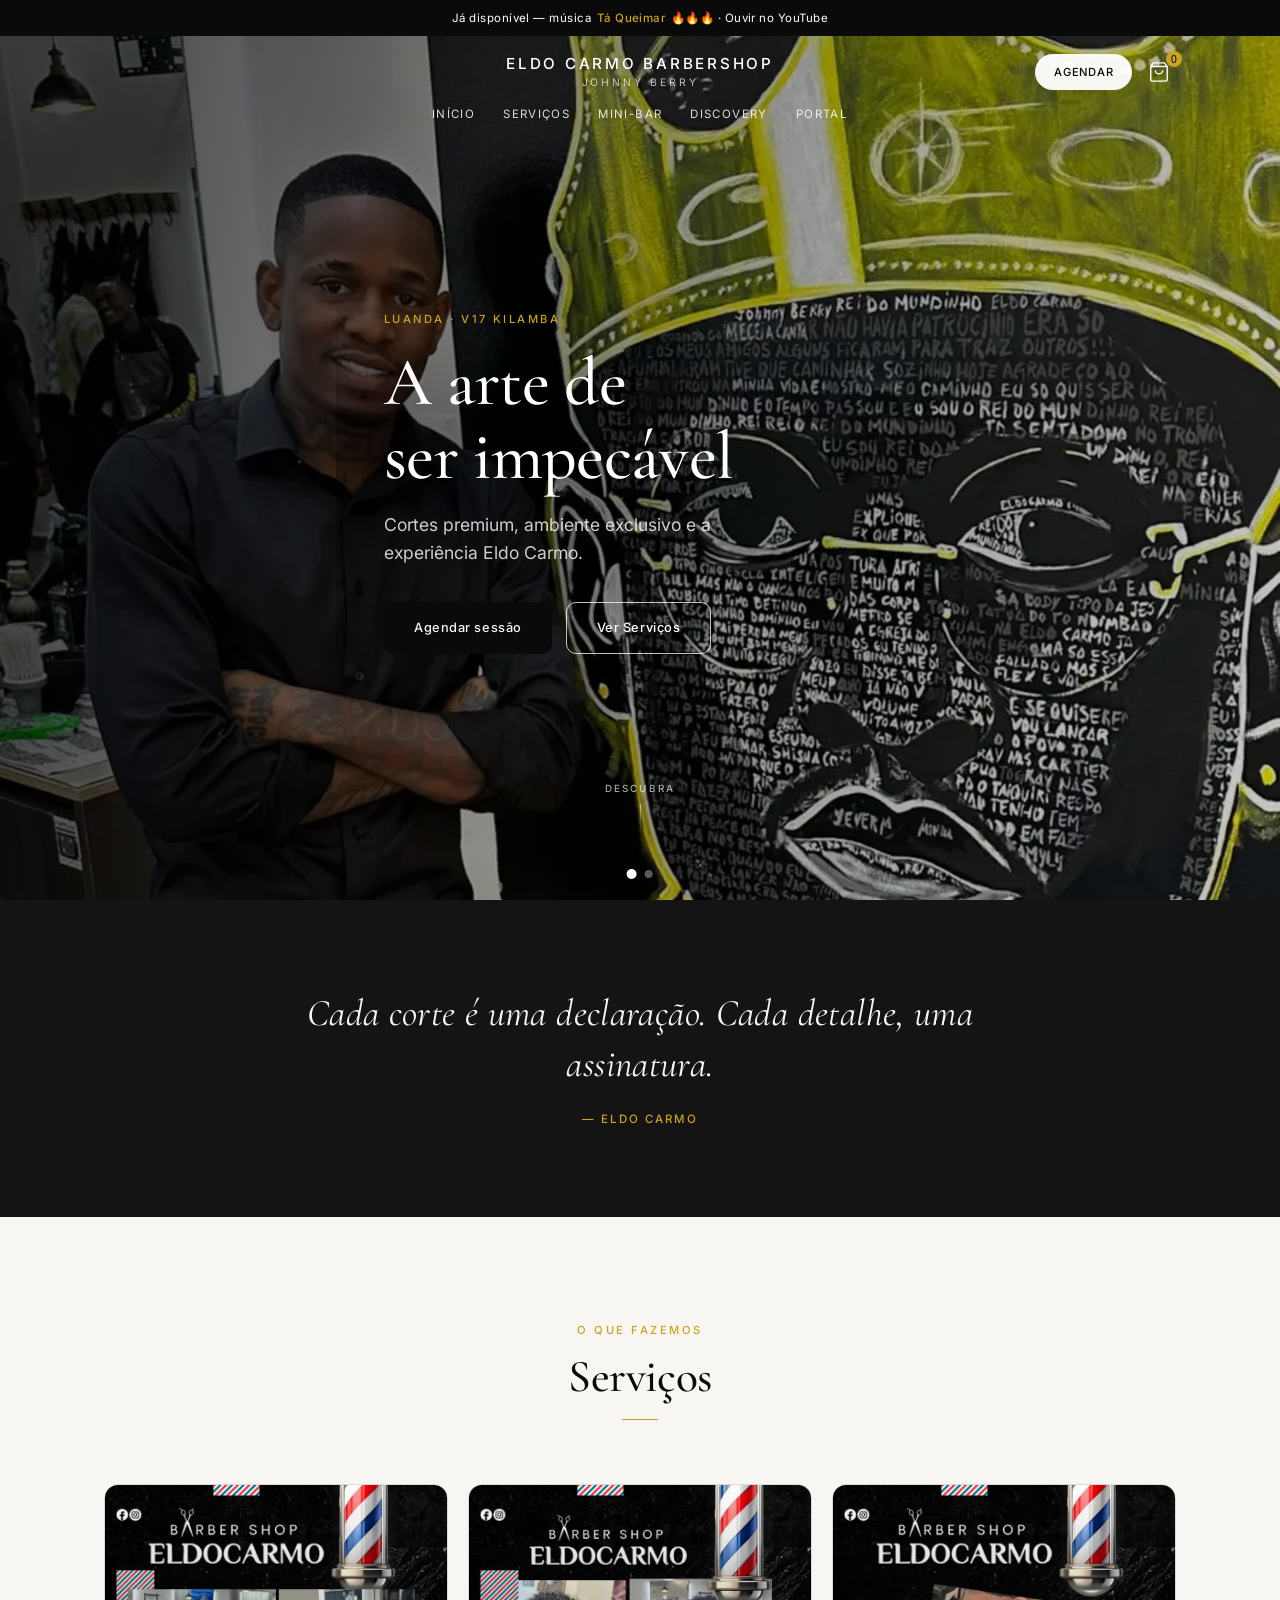
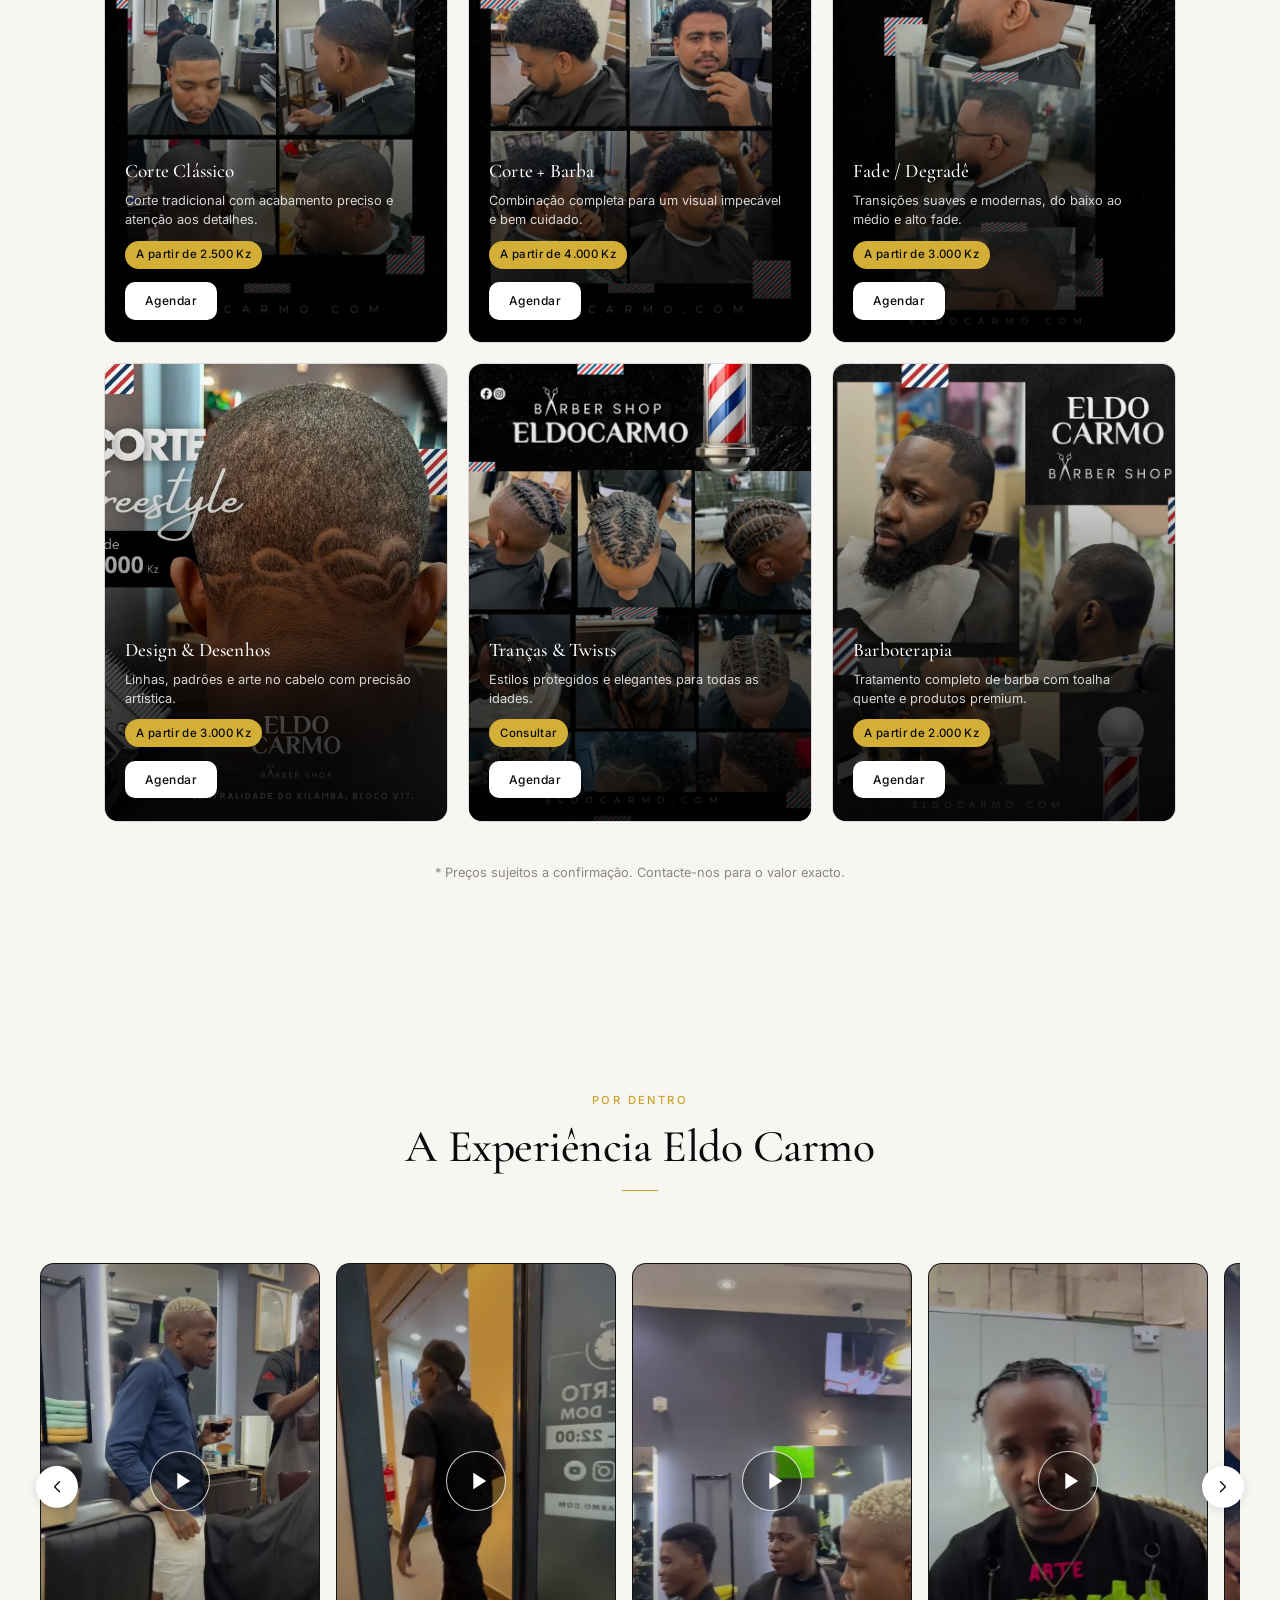
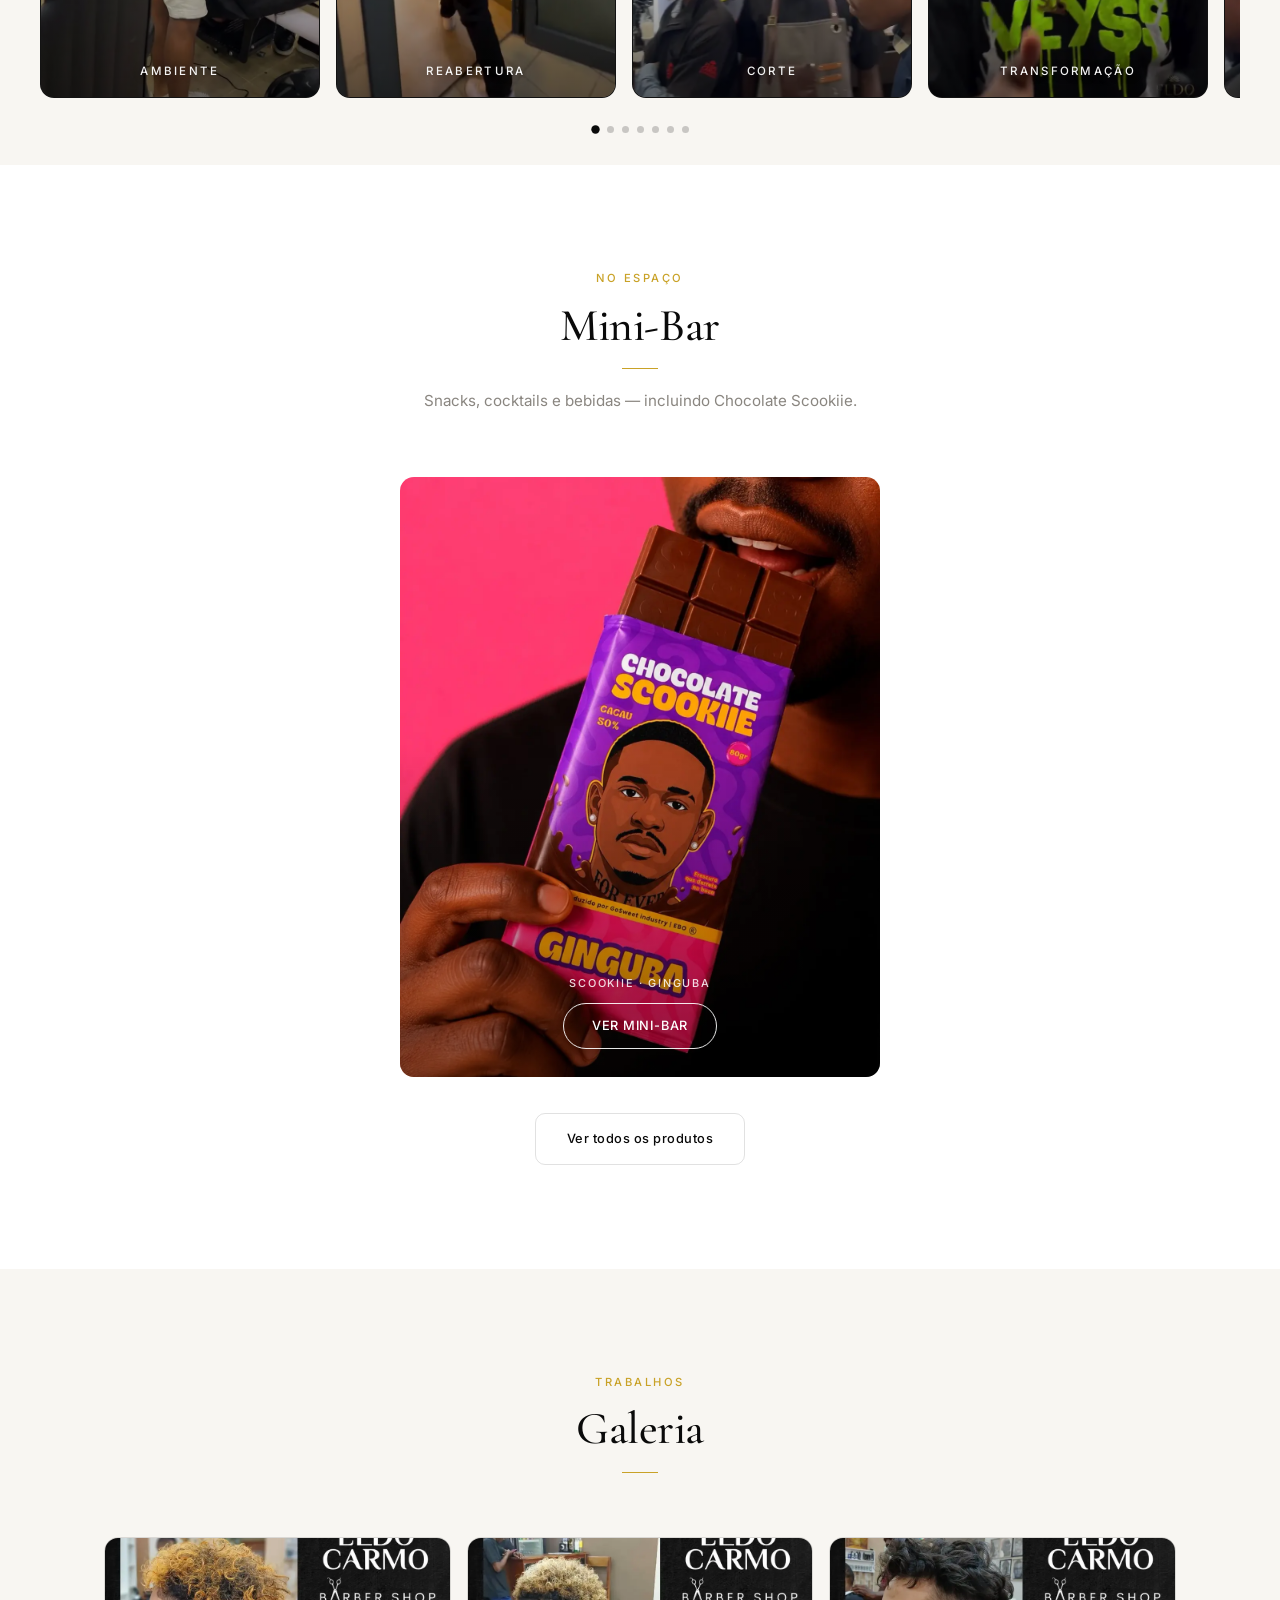
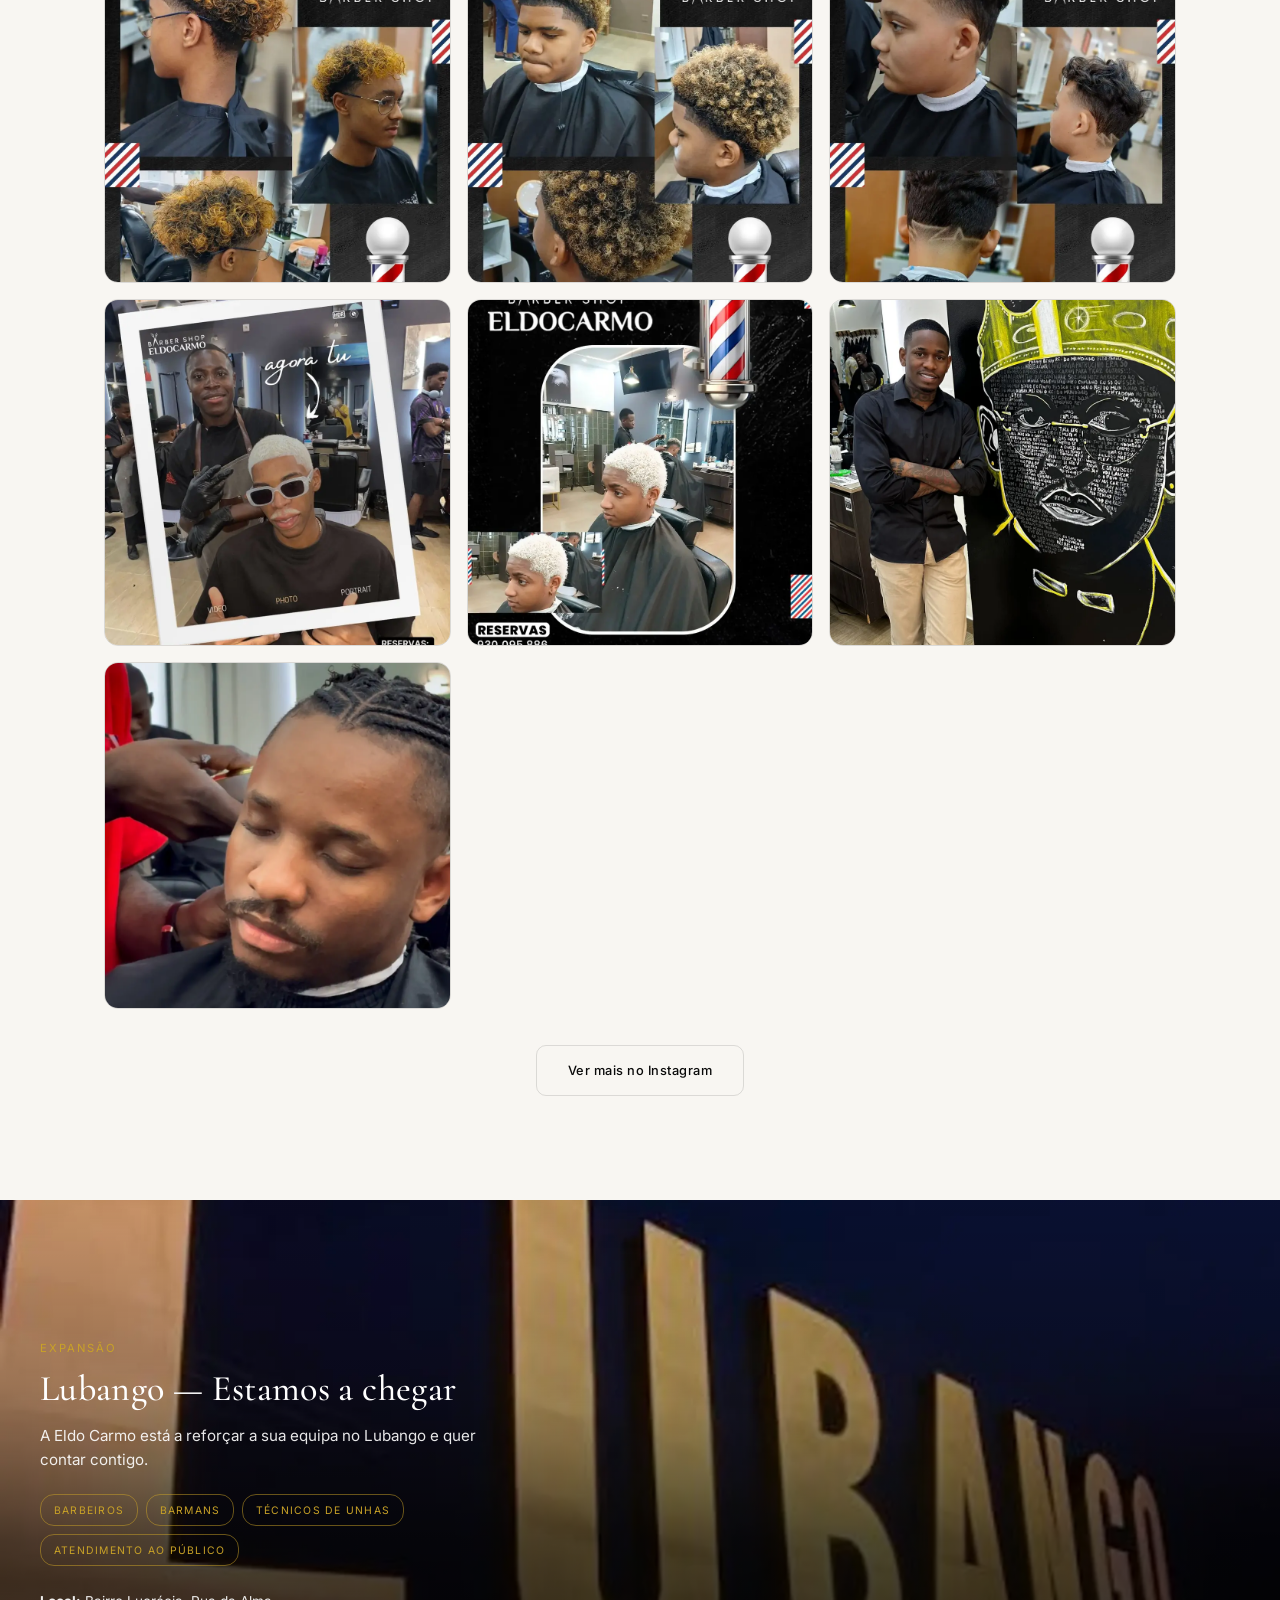
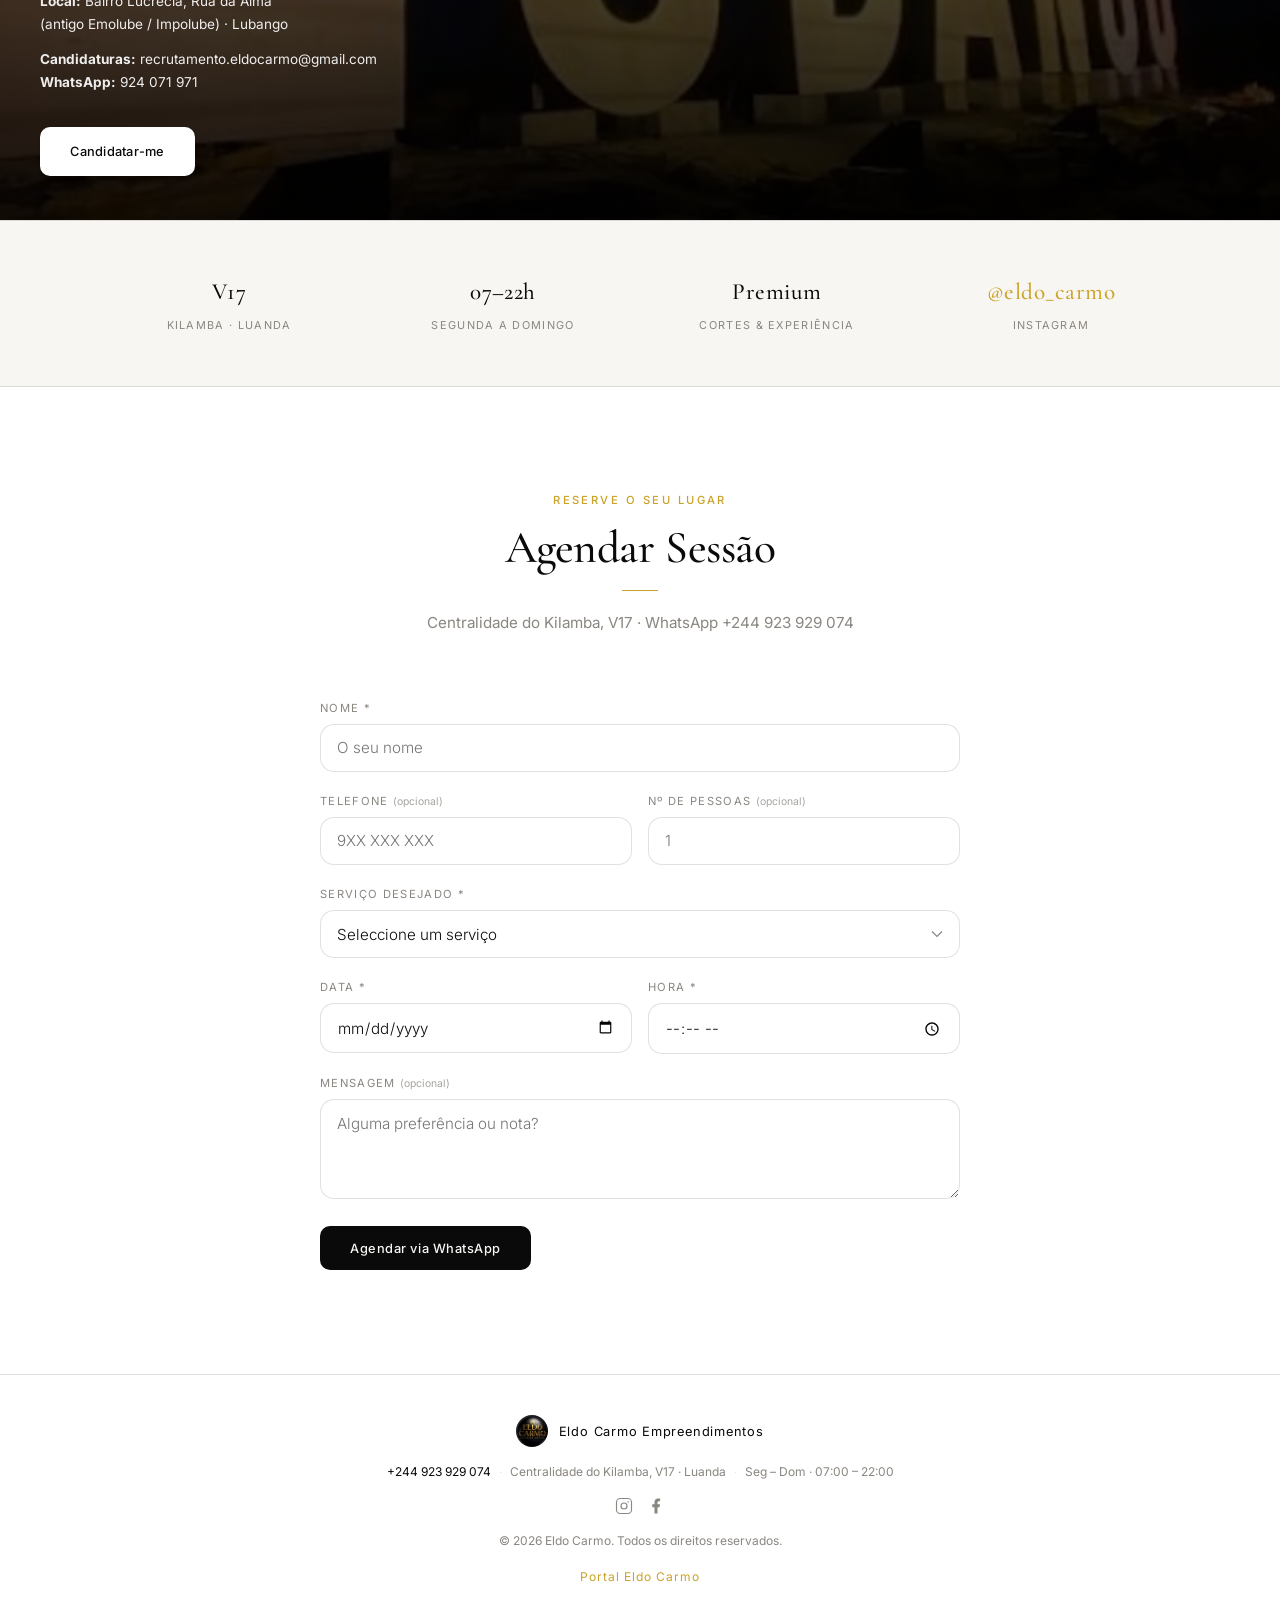
==== commit 3082d80d: "update" ====
--- a/barbershop/index.html
+++ b/barbershop/index.html
@@ -7,6 +7,9 @@
   <title>Eldo Carmo Barber Shop | Luanda</title>
   
   <link rel="preload" href="assets/images/hero.webp" as="image">
+  <link rel="preconnect" href="https://fonts.googleapis.com">
+  <link rel="preconnect" href="https://fonts.gstatic.com" crossorigin>
+  <link href="https://fonts.googleapis.com/css2?family=Cormorant+Garamond:ital,wght@0,400;0,500;0,600;1,400&family=Inter:wght@300;400;500;600&display=swap" rel="stylesheet">
   <link rel="stylesheet" href="css/style.css">
   <link rel="icon" href="assets/images/eldocarmologo.webp" type="image/webp">
 </head>
@@ -31,6 +34,7 @@
       </a>
 
       <div class="header__actions">
+        <a href="#agendar" class="btn btn--header-cta header__cta">Agendar</a>
         <button class="cart-btn" id="cart-btn" aria-label="Carrinho" type="button">
           <svg width="22" height="22" viewBox="0 0 24 24" fill="none" stroke="currentColor" stroke-width="1.5">
             <path d="M6 2L3 6v14a2 2 0 002 2h14a2 2 0 002-2V6l-3-4z"/>
@@ -46,7 +50,6 @@
       <a href="index.html" class="header__nav-link">Início</a>
       <a href="#servicos" class="header__nav-link">Serviços</a>
       <a href="minibar.html" class="header__nav-link">Mini-Bar</a>
-      <a href="#agendar" class="header__nav-link">Agendar</a>
       <div class="header__nav-item header__nav-item--discover">
         <button type="button" class="header__nav-link header__nav-discover-trigger" aria-expanded="false" aria-haspopup="true">
           Discovery
@@ -109,7 +112,6 @@
         <a href="index.html" class="menu-drawer__link">Início</a>
         <a href="#servicos" class="menu-drawer__link">Serviços</a>
         <a href="minibar.html" class="menu-drawer__link">Mini-Bar</a>
-        <a href="#agendar" class="menu-drawer__link">Agendar</a>
         <a href="https://eldocarmo.workersdevao.workers.dev" class="menu-drawer__link" target="_blank" rel="noopener">Portal</a>
       </nav>
 
@@ -149,6 +151,10 @@
           </li>
         </ul>
       </div>
+
+      <div class="menu-drawer__cta">
+        <a href="#agendar" class="btn btn--primary btn--full menu-drawer__agendar">Agendar sessão</a>
+      </div>
     </aside>
   </div>
 
@@ -162,6 +168,7 @@
       <div class="hero__overlay"></div>
     </div>
     <div class="hero__content container">
+      <p class="hero__eyebrow">Luanda · V17 Kilamba</p>
       <h1 class="hero__title">A arte de<br>ser impecável</h1>
       <p class="hero__subtitle">Cortes premium, ambiente exclusivo e a experiência Eldo Carmo.</p>
       <div class="hero__ctas">
@@ -172,6 +179,20 @@
     <div class="hero__dots" role="tablist" aria-label="Conteúdo do hero">
       <button type="button" class="hero__dot is-active" data-hero-go="0" aria-label="Foto 1"></button>
       <button type="button" class="hero__dot" data-hero-go="1" aria-label="Vídeo 1"></button>
+    </div>
+    <a href="#servicos" class="hero__scroll" aria-label="Descer para serviços">
+      <span class="hero__scroll-label">Descubra</span>
+      <span class="hero__scroll-line" aria-hidden="true"></span>
+    </a>
+  </section>
+
+  <!-- ========== MANIFESTO ========== -->
+  <section class="section section--manifesto" id="manifesto">
+    <div class="container">
+      <blockquote class="manifesto">
+        <p class="manifesto__quote">Cada corte é uma declaração. Cada detalhe, uma assinatura.</p>
+        <footer class="manifesto__attr">— Eldo Carmo</footer>
+      </blockquote>
     </div>
   </section>
 
@@ -367,6 +388,7 @@
         <svg width="20" height="20" viewBox="0 0 24 24" fill="none" stroke="currentColor" stroke-width="1.5" stroke-linecap="round" stroke-linejoin="round"><path d="M9 18l6-6-6-6"/></svg>
       </button>
     </div>
+    <div class="experience-dots" id="experience-dots" role="tablist" aria-label="Vídeos da experiência"></div>
   </section>
 
   <!-- ========== PRODUCTS / MINI-BAR ========== -->
@@ -382,9 +404,13 @@
       <a href="minibar.html" class="minibar-card">
         <img class="minibar-card__img" src="assets/images/minibar-card.webp" alt="Chocolate Scookiie Ginguba — Eldo Carmo Mini-Bar" loading="lazy">
         <div class="minibar-card__overlay">
-          <span class="minibar-card__btn">Compre agora</span>
+          <span class="minibar-card__eyebrow">Scookiie · Ginguba</span>
+          <span class="minibar-card__btn">Ver Mini-Bar</span>
         </div>
       </a>
+      <div class="section__cta-wrap">
+        <a href="minibar.html" class="btn btn--ghost">Ver todos os produtos</a>
+      </div>
     </div>
   </section>
 
@@ -463,13 +489,38 @@
     </div>
   </section>
 
+  <!-- ========== TRUST ========== -->
+  <section class="section section--trust" aria-label="Confiança">
+    <div class="container">
+      <div class="trust-strip">
+        <div class="trust-item">
+          <span class="trust-item__value">V17</span>
+          <span class="trust-item__label">Kilamba · Luanda</span>
+        </div>
+        <div class="trust-item">
+          <span class="trust-item__value">07–22h</span>
+          <span class="trust-item__label">Segunda a Domingo</span>
+        </div>
+        <div class="trust-item">
+          <span class="trust-item__value">Premium</span>
+          <span class="trust-item__label">Cortes &amp; experiência</span>
+        </div>
+        <a class="trust-item trust-item--link" href="https://www.instagram.com/eldo_carmo/" target="_blank" rel="noopener">
+          <span class="trust-item__value">@eldo_carmo</span>
+          <span class="trust-item__label">Instagram</span>
+        </a>
+      </div>
+    </div>
+  </section>
+
   <!-- ========== AGENDAR ========== -->
-  <section class="section" id="agendar">
+  <section class="section section--alt" id="agendar">
     <div class="container">
       <header class="section__header">
         <p class="section__eyebrow">Reserve o seu lugar</p>
         <h2 class="section__title">Agendar Sessão</h2>
         <div class="section__line"></div>
+        <p class="section__intro">Centralidade do Kilamba, V17 · WhatsApp +244 923 929 074</p>
       </header>
 
       <div class="contact-grid">
@@ -568,7 +619,11 @@
         </button>
       </header>
       <div class="cart-drawer__body" id="cart-items">
-        <p class="cart-empty">O carrinho está vazio.</p>
+        <div class="cart-empty">
+          <p class="cart-empty__title">O carrinho está vazio</p>
+          <p class="cart-empty__text">Explore o Mini-Bar e adicione snacks ou bebidas.</p>
+          <a href="minibar.html" class="btn btn--ghost btn--small">Ver Mini-Bar</a>
+        </div>
       </div>
       <footer class="cart-drawer__footer">
         <div class="cart-total">
--- a/barbershop/css/style.css
+++ b/barbershop/css/style.css
@@ -21,14 +21,29 @@
   --border: rgba(10, 10, 10, 0.12);
   --border-light: rgba(255, 255, 255, 0.12);
 
+  --font-display: 'Cormorant Garamond', Georgia, 'Times New Roman', serif;
+  --font-body: 'Inter', -apple-system, BlinkMacSystemFont, 'Segoe UI', Roboto, sans-serif;
+
   --font-light: 300;
   --font-regular: 400;
   --font-medium: 500;
+  --font-semibold: 600;
+
+  --space-1: 0.25rem;
+  --space-2: 0.5rem;
+  --space-3: 1rem;
+  --space-4: 1.5rem;
+  --space-5: 2.5rem;
+  --space-6: 4rem;
+  --space-7: 6rem;
 
   --line: 1px;
   --line-thick: 1.5px;
   --radius: 14px;
+  --radius-sm: 10px;
   --transition: 0.35s cubic-bezier(0.25, 0.46, 0.45, 0.94);
+  --shadow-soft: 0 4px 24px rgba(0, 0, 0, 0.06);
+  --shadow-lift: 0 12px 40px rgba(0, 0, 0, 0.1);
 }
 
 html {
@@ -38,12 +53,21 @@
 }
 
 body {
-  font-family: 'Inter', -apple-system, BlinkMacSystemFont, 'Segoe UI', Roboto, sans-serif;
-  font-weight: var(--font-light);
+  font-family: var(--font-body);
+  font-weight: var(--font-regular);
   color: var(--black);
   background: var(--cream);
-  line-height: 1.6;
+  line-height: 1.65;
   overflow-x: hidden;
+}
+
+@media (prefers-reduced-motion: reduce) {
+  html { scroll-behavior: auto; }
+  *, *::before, *::after {
+    animation-duration: 0.01ms !important;
+    animation-iteration-count: 1 !important;
+    transition-duration: 0.01ms !important;
+  }
 }
 
 img {
@@ -75,15 +99,16 @@
   align-items: center;
   justify-content: center;
   gap: 0.5rem;
-  padding: 0.85rem 1.85rem;
+  padding: 0.9rem 1.9rem;
+  font-family: var(--font-body);
   font-size: 0.8rem;
   font-weight: var(--font-medium);
-  letter-spacing: 0.02em;
+  letter-spacing: 0.04em;
   text-transform: none;
   border: none;
-  border-radius: 10px;
+  border-radius: var(--radius-sm);
   cursor: pointer;
-  transition: background var(--transition), color var(--transition), box-shadow var(--transition), opacity var(--transition);
+  transition: background var(--transition), color var(--transition), box-shadow var(--transition), opacity var(--transition), transform var(--transition);
   background: transparent;
   color: inherit;
   box-shadow: none;
@@ -95,9 +120,44 @@
 }
 
 .btn--primary:hover {
-  background: #1f1f1f;
+  background: #1a1a1a;
   color: var(--cream);
-  box-shadow: 0 4px 14px rgba(0, 0, 0, 0.12);
+  box-shadow: var(--shadow-soft);
+  transform: translateY(-1px);
+}
+
+.btn--header-cta {
+  display: none;
+  padding: 0.55rem 1.15rem;
+  font-size: 0.7rem;
+  font-weight: var(--font-medium);
+  letter-spacing: 0.08em;
+  text-transform: uppercase;
+  background: var(--black);
+  color: var(--cream);
+  border-radius: 999px;
+}
+
+.btn--header-cta:hover {
+  background: #1a1a1a;
+  color: var(--cream);
+  box-shadow: var(--shadow-soft);
+}
+
+.header:not(.is-scrolled) .btn--header-cta {
+  background: rgba(255, 255, 255, 0.95);
+  color: var(--black);
+}
+
+.header:not(.is-scrolled) .btn--header-cta:hover {
+  background: #fff;
+  color: var(--black);
+}
+
+@media (min-width: 600px) {
+  .btn--header-cta {
+    display: inline-flex;
+  }
 }
 
 .btn--ghost {
@@ -188,19 +248,24 @@
 }
 
 .header.is-scrolled {
-  background: rgba(248, 246, 242, 0.96);
-  backdrop-filter: blur(12px);
-  -webkit-backdrop-filter: blur(12px);
+  background: rgba(248, 246, 242, 0.92);
+  backdrop-filter: blur(16px);
+  -webkit-backdrop-filter: blur(16px);
   border-bottom-color: var(--border);
   box-shadow: 0 1px 0 rgba(0, 0, 0, 0.04);
+}
+
+.header.is-scrolled .header__inner {
+  height: 56px;
 }
 
 .header__inner {
   position: relative;
   display: grid;
-  grid-template-columns: 44px 1fr 44px;
+  grid-template-columns: 44px 1fr auto;
   align-items: center;
   height: 64px;
+  transition: height 0.3s ease;
 }
 
 .header__logo {
@@ -406,6 +471,10 @@
     height: 72px;
   }
 
+  .header.is-scrolled .header__inner {
+    height: 60px;
+  }
+
   .hamburger {
     display: none !important;
   }
@@ -438,7 +507,7 @@
   display: flex;
   align-items: center;
   justify-content: flex-end;
-  gap: 0.75rem;
+  gap: 0.65rem;
   grid-column: 3;
   justify-self: end;
 }
@@ -625,6 +694,20 @@
   padding-top: 2rem;
 }
 
+.menu-drawer__cta {
+  margin-top: 1.5rem;
+  padding-top: 1.25rem;
+  border-top: var(--line) solid var(--border);
+  position: sticky;
+  bottom: 0;
+  background: #F8F6F2;
+  padding-bottom: 0.25rem;
+}
+
+.menu-drawer__agendar {
+  letter-spacing: 0.06em;
+}
+
 .menu-drawer__discover-title {
   font-size: 0.68rem;
   letter-spacing: 0.16em;
@@ -732,9 +815,9 @@
   z-index: 3;
   background: linear-gradient(
     105deg,
-    rgba(0, 0, 0, 0.82) 0%,
-    rgba(0, 0, 0, 0.55) 42%,
-    rgba(0, 0, 0, 0.25) 100%
+    rgba(0, 0, 0, 0.88) 0%,
+    rgba(0, 0, 0, 0.58) 42%,
+    rgba(0, 0, 0, 0.28) 100%
   );
   pointer-events: none;
 }
@@ -743,6 +826,15 @@
   max-width: 640px;
   position: relative;
   z-index: 4;
+}
+
+.hero__content::before {
+  content: "";
+  position: absolute;
+  inset: -1.5rem -1.25rem -1.75rem -1.5rem;
+  background: radial-gradient(ellipse at left center, rgba(0, 0, 0, 0.35) 0%, transparent 70%);
+  z-index: -1;
+  pointer-events: none;
 }
 
 /* Desktop: fill landscape viewport — center crop of portrait media */
@@ -815,35 +907,87 @@
 }
 
 .hero__eyebrow {
+  font-family: var(--font-body);
   font-size: 0.7rem;
-  font-weight: var(--font-regular);
+  font-weight: var(--font-medium);
   letter-spacing: 0.22em;
   text-transform: uppercase;
   color: var(--gold);
-  margin-bottom: 1.25rem;
+  margin-bottom: 1.1rem;
 }
 
 .hero__title {
-  font-size: clamp(2.4rem, 6vw, 3.8rem);
-  font-weight: var(--font-light);
-  line-height: 1.15;
-  letter-spacing: -0.02em;
-  margin-bottom: 1.25rem;
+  font-family: var(--font-display);
+  font-size: clamp(2.75rem, 7vw, 4.25rem);
+  font-weight: 500;
+  line-height: 1.08;
+  letter-spacing: -0.01em;
+  margin-bottom: 1.15rem;
   color: var(--white);
 }
 
 .hero__subtitle {
-  font-size: 1.05rem;
-  font-weight: var(--font-light);
-  color: rgba(255, 255, 255, 0.78);
-  margin-bottom: 2.5rem;
+  font-size: clamp(0.95rem, 2vw, 1.1rem);
+  font-weight: var(--font-regular);
+  color: rgba(255, 255, 255, 0.8);
+  margin-bottom: 2.25rem;
   max-width: 420px;
+  line-height: 1.55;
 }
 
 .hero__ctas {
   display: flex;
   flex-wrap: wrap;
-  gap: 1rem;
+  gap: 0.85rem;
+}
+
+.hero__scroll {
+  position: absolute;
+  bottom: 4.25rem;
+  left: 50%;
+  transform: translateX(-50%);
+  z-index: 5;
+  display: flex;
+  flex-direction: column;
+  align-items: center;
+  gap: 0.45rem;
+  color: rgba(255, 255, 255, 0.65);
+  text-decoration: none;
+  transition: color 0.25s ease, opacity 0.25s ease;
+}
+
+.hero__scroll:hover {
+  color: #fff;
+}
+
+.hero__scroll-label {
+  font-size: 0.62rem;
+  letter-spacing: 0.22em;
+  text-transform: uppercase;
+  font-weight: var(--font-medium);
+}
+
+.hero__scroll-line {
+  display: block;
+  width: 1px;
+  height: 28px;
+  background: linear-gradient(to bottom, rgba(255, 255, 255, 0.7), transparent);
+  animation: hero-scroll-pulse 2s ease-in-out infinite;
+}
+
+@keyframes hero-scroll-pulse {
+  0%, 100% { opacity: 0.4; transform: scaleY(0.85); }
+  50% { opacity: 1; transform: scaleY(1); }
+}
+
+@media (max-width: 599px) {
+  .hero__scroll {
+    bottom: 3.75rem;
+  }
+}
+
+.hero__dots {
+  bottom: 1.35rem;
 }
 
 /* Ghost button on dark hero — transparent outline */
@@ -864,7 +1008,13 @@
 
 /* ========== SECTIONS ========== */
 .section {
-  padding: 5.5rem 0;
+  padding: 5rem 0;
+}
+
+@media (min-width: 900px) {
+  .section {
+    padding: 6.5rem 0;
+  }
 }
 
 .section--alt {
@@ -876,29 +1026,132 @@
   color: var(--cream);
 }
 
+.section--manifesto {
+  padding: 4rem 0;
+  background: var(--near-black);
+  color: var(--cream);
+}
+
+@media (min-width: 900px) {
+  .section--manifesto {
+    padding: 5.5rem 0;
+  }
+}
+
+.manifesto {
+  max-width: 720px;
+  margin: 0 auto;
+  text-align: center;
+}
+
+.manifesto__quote {
+  font-family: var(--font-display);
+  font-size: clamp(1.65rem, 4vw, 2.35rem);
+  font-weight: 400;
+  font-style: italic;
+  line-height: 1.35;
+  letter-spacing: 0.01em;
+  color: var(--cream);
+  margin-bottom: 1.25rem;
+}
+
+.manifesto__attr {
+  font-size: 0.72rem;
+  letter-spacing: 0.18em;
+  text-transform: uppercase;
+  color: var(--gold);
+  font-weight: var(--font-medium);
+}
+
+.section--trust {
+  padding: 2.75rem 0;
+  background: var(--cream);
+  border-top: var(--line) solid var(--border);
+  border-bottom: var(--line) solid var(--border);
+}
+
+.trust-strip {
+  display: grid;
+  grid-template-columns: repeat(2, 1fr);
+  gap: 1.25rem 1rem;
+  text-align: center;
+}
+
+@media (min-width: 700px) {
+  .trust-strip {
+    grid-template-columns: repeat(4, 1fr);
+    gap: 1.5rem;
+  }
+}
+
+.trust-item {
+  display: flex;
+  flex-direction: column;
+  align-items: center;
+  gap: 0.3rem;
+  padding: 0.5rem;
+}
+
+.trust-item__value {
+  font-family: var(--font-display);
+  font-size: clamp(1.15rem, 2.5vw, 1.45rem);
+  font-weight: 500;
+  letter-spacing: 0.02em;
+  color: var(--black);
+}
+
+.trust-item__label {
+  font-size: 0.68rem;
+  letter-spacing: 0.12em;
+  text-transform: uppercase;
+  color: var(--muted);
+  font-weight: var(--font-regular);
+}
+
+.trust-item--link {
+  text-decoration: none;
+  transition: opacity 0.2s ease;
+}
+
+.trust-item--link:hover {
+  opacity: 0.75;
+}
+
+.trust-item--link .trust-item__value {
+  color: var(--gold);
+}
+
 .section__header {
   text-align: center;
-  margin-bottom: 3.5rem;
+  margin-bottom: 3.25rem;
+}
+
+@media (min-width: 900px) {
+  .section__header {
+    margin-bottom: 4rem;
+  }
 }
 
 .section__eyebrow {
   font-size: 0.7rem;
-  font-weight: var(--font-regular);
-  letter-spacing: 0.2em;
+  font-weight: var(--font-medium);
+  letter-spacing: 0.22em;
   text-transform: uppercase;
   color: var(--gold);
   margin-bottom: 0.75rem;
 }
 
 .section__title {
-  font-size: clamp(1.75rem, 4vw, 2.4rem);
-  font-weight: var(--font-light);
+  font-family: var(--font-display);
+  font-size: clamp(2rem, 4.5vw, 2.85rem);
+  font-weight: 500;
   letter-spacing: -0.01em;
   margin-bottom: 1rem;
+  line-height: 1.15;
 }
 
 .section__line {
-  width: 40px;
+  width: 36px;
   height: var(--line);
   background: var(--gold);
   margin: 0 auto 1.25rem;
@@ -913,6 +1166,7 @@
   color: var(--muted);
   max-width: 480px;
   margin: 0 auto;
+  line-height: 1.55;
 }
 
 .section__note {
@@ -924,7 +1178,7 @@
 
 .section__cta-wrap {
   text-align: center;
-  margin-top: 2.5rem;
+  margin-top: 2.25rem;
 }
 
 /* ========== SERVICES ========== */
@@ -952,12 +1206,13 @@
   border-radius: var(--radius);
   overflow: hidden;
   aspect-ratio: 3 / 4;
-  transition: border-color var(--transition), transform var(--transition);
+  transition: border-color var(--transition), transform var(--transition), box-shadow var(--transition);
 }
 
 .service-card:hover {
-  border-color: rgba(201, 162, 39, 0.45);
-  transform: translateY(-3px);
+  border-color: rgba(201, 162, 39, 0.4);
+  transform: translateY(-4px);
+  box-shadow: var(--shadow-lift);
 }
 
 .service-card__image {
@@ -976,7 +1231,7 @@
 }
 
 .service-card:hover .service-card__image img {
-  transform: scale(1.04);
+  transform: scale(1.05);
 }
 
 .service-card__overlay {
@@ -988,9 +1243,9 @@
   padding: 1.35rem 1.25rem 1.4rem;
   background: linear-gradient(
     to top,
-    rgba(0, 0, 0, 0.82) 0%,
-    rgba(0, 0, 0, 0.55) 42%,
-    rgba(0, 0, 0, 0.15) 70%,
+    rgba(0, 0, 0, 0.88) 0%,
+    rgba(0, 0, 0, 0.62) 38%,
+    rgba(0, 0, 0, 0.2) 68%,
     transparent 100%
   );
   color: var(--white);
@@ -998,46 +1253,53 @@
 }
 
 .service-card__title {
-  font-size: 1.05rem;
-  font-weight: var(--font-medium);
-  letter-spacing: 0.04em;
-  margin-bottom: 0.35rem;
+  font-family: var(--font-display);
+  font-size: 1.2rem;
+  font-weight: 500;
+  letter-spacing: 0.01em;
+  margin-bottom: 0.3rem;
   color: var(--white);
 }
 
 .service-card__desc {
   font-size: 0.8rem;
-  color: rgba(255, 255, 255, 0.78);
-  margin-bottom: 0.65rem;
+  color: rgba(255, 255, 255, 0.82);
+  margin-bottom: 0.7rem;
   line-height: 1.45;
 }
 
 .service-card__price {
-  font-size: 0.85rem;
+  display: inline-flex;
+  align-self: flex-start;
+  padding: 0.28rem 0.7rem;
+  margin-bottom: 0.85rem;
+  font-size: 0.72rem;
   font-weight: var(--font-medium);
-  color: var(--gold-light);
+  color: var(--black);
   letter-spacing: 0.03em;
-  margin-bottom: 0.85rem;
+  background: var(--gold-light);
+  border-radius: 999px;
 }
 
 .btn--service {
   align-self: flex-start;
   padding: 0.55rem 1.25rem;
   font-size: 0.75rem;
-  letter-spacing: 0.02em;
+  letter-spacing: 0.04em;
   text-transform: none;
   color: var(--black);
   border: none;
-  border-radius: 10px;
+  border-radius: var(--radius-sm);
   background: var(--white);
   box-shadow: 0 1px 3px rgba(0, 0, 0, 0.15);
-  transition: background var(--transition), box-shadow var(--transition);
+  transition: background var(--transition), box-shadow var(--transition), transform var(--transition);
 }
 
 .btn--service:hover {
   background: #f5f5f5;
   box-shadow: 0 2px 8px rgba(0, 0, 0, 0.18);
   color: var(--black);
+  transform: translateY(-1px);
 }
 
 /* ========== EXPERIENCE ========== */
@@ -1176,24 +1438,26 @@
 }
 
 .experience-card__play {
-  width: 52px;
-  height: 52px;
+  width: 60px;
+  height: 60px;
   border-radius: 50%;
-  border: var(--line) solid rgba(255, 255, 255, 0.65);
-  background: rgba(0, 0, 0, 0.35);
+  border: 1.5px solid rgba(255, 255, 255, 0.8);
+  background: rgba(0, 0, 0, 0.45);
   color: var(--white);
   display: flex;
   align-items: center;
   justify-content: center;
   cursor: pointer;
   pointer-events: auto;
-  transition: border-color var(--transition), background var(--transition), opacity var(--transition);
-  padding-left: 3px; /* optical center for play triangle */
+  transition: border-color var(--transition), background var(--transition), opacity var(--transition), transform var(--transition);
+  padding-left: 3px;
+  box-shadow: 0 4px 20px rgba(0, 0, 0, 0.25);
 }
 
 .experience-card__play:hover {
   border-color: var(--gold);
-  background: rgba(201, 162, 39, 0.25);
+  background: rgba(201, 162, 39, 0.35);
+  transform: scale(1.05);
 }
 
 .experience-card.is-playing .experience-card__play {
@@ -1207,16 +1471,45 @@
   left: 0;
   right: 0;
   text-align: center;
-  font-size: 0.7rem;
+  font-size: 0.72rem;
   letter-spacing: 0.2em;
   text-transform: uppercase;
-  color: rgba(255, 255, 255, 0.9);
+  color: rgba(255, 255, 255, 0.95);
   font-weight: var(--font-medium);
+  text-shadow: 0 1px 8px rgba(0, 0, 0, 0.4);
   transition: opacity var(--transition);
 }
 
 .experience-card.is-playing .experience-card__label {
   opacity: 0;
+}
+
+.experience-dots {
+  display: flex;
+  justify-content: center;
+  align-items: center;
+  gap: 0.5rem;
+  padding: 0 1rem 1.5rem;
+}
+
+.experience-dot {
+  width: 7px;
+  height: 7px;
+  border-radius: 50%;
+  border: none;
+  padding: 0;
+  background: rgba(10, 10, 10, 0.2);
+  cursor: pointer;
+  transition: background 0.25s ease, transform 0.25s ease;
+}
+
+.experience-dot.is-active {
+  background: var(--black);
+  transform: scale(1.2);
+}
+
+.experience-dot:hover {
+  background: rgba(10, 10, 10, 0.45);
 }
 
 /* ========== MINI-BAR TEASER CARD ========== */
@@ -1249,15 +1542,25 @@
   position: absolute;
   inset: 0;
   display: flex;
-  align-items: flex-end;
-  justify-content: center;
+  flex-direction: column;
+  align-items: center;
+  justify-content: flex-end;
+  gap: 0.65rem;
   padding: 0 1.25rem 1.75rem;
   background: linear-gradient(
     180deg,
-    transparent 55%,
-    rgba(0, 0, 0, 0.35) 100%
+    transparent 45%,
+    rgba(0, 0, 0, 0.45) 100%
   );
   pointer-events: none;
+}
+
+.minibar-card__eyebrow {
+  font-size: 0.68rem;
+  letter-spacing: 0.16em;
+  text-transform: uppercase;
+  color: rgba(255, 255, 255, 0.85);
+  font-weight: var(--font-medium);
 }
 
 .minibar-card__btn {
@@ -1343,9 +1646,10 @@
 }
 
 .minibar-hero__title {
-  font-size: clamp(1.75rem, 5vw, 2.5rem);
-  font-weight: var(--font-light);
-  letter-spacing: -0.02em;
+  font-family: var(--font-display);
+  font-size: clamp(1.85rem, 5vw, 2.75rem);
+  font-weight: 500;
+  letter-spacing: -0.01em;
   margin-bottom: 0.35rem;
 }
 
@@ -1390,18 +1694,20 @@
   border: var(--line) solid var(--border);
   border-radius: var(--radius);
   overflow: hidden;
-  background: var(--cream);
-  transition: border-color var(--transition);
+  background: var(--white);
+  transition: border-color var(--transition), transform var(--transition), box-shadow var(--transition);
 }
 
 .product-card:hover {
-  border-color: rgba(201, 162, 39, 0.35);
+  border-color: rgba(201, 162, 39, 0.4);
+  transform: translateY(-3px);
+  box-shadow: var(--shadow-soft);
 }
 
 .product-card__image {
   height: 220px;
   overflow: hidden;
-  background: #fff;
+  background: var(--cream);
   display: flex;
   align-items: center;
   justify-content: center;
@@ -1418,7 +1724,7 @@
 }
 
 .product-card:hover .product-card__image img {
-  transform: scale(1.03);
+  transform: scale(1.04);
 }
 
 .product-card__body {
@@ -1427,9 +1733,11 @@
 }
 
 .product-card__title {
-  font-size: 0.9rem;
-  font-weight: var(--font-medium);
+  font-family: var(--font-display);
+  font-size: 1.05rem;
+  font-weight: 500;
   margin-bottom: 0.15rem;
+  letter-spacing: 0.01em;
 }
 
 .product-card__meta {
@@ -1440,9 +1748,10 @@
 
 .product-card__price {
   font-size: 0.85rem;
-  font-weight: var(--font-medium);
-  color: var(--gold);
+  font-weight: var(--font-semibold);
+  color: var(--black);
   margin-bottom: 0.75rem;
+  letter-spacing: 0.02em;
 }
 
 /* ========== GALLERY ========== */
@@ -1547,11 +1856,12 @@
 }
 
 .lubango-hero__title {
-  font-size: clamp(1.35rem, 3.5vw, 1.85rem);
-  font-weight: var(--font-medium);
-  letter-spacing: 0.02em;
+  font-family: var(--font-display);
+  font-size: clamp(1.65rem, 4vw, 2.25rem);
+  font-weight: 500;
+  letter-spacing: 0.01em;
   margin-bottom: 0.85rem;
-  line-height: 1.25;
+  line-height: 1.2;
 }
 
 .lubango-hero__text {
@@ -1906,10 +2216,28 @@
 }
 
 .cart-empty {
-  font-size: 0.9rem;
+  display: flex;
+  flex-direction: column;
+  align-items: center;
+  gap: 0.65rem;
+  text-align: center;
+  padding: 2.5rem 0.5rem;
+}
+
+.cart-empty__title {
+  font-family: var(--font-display);
+  font-size: 1.25rem;
+  font-weight: 500;
+  color: var(--black);
+  margin: 0;
+}
+
+.cart-empty__text {
+  font-size: 0.85rem;
   color: var(--muted);
-  text-align: center;
-  padding: 2rem 0;
+  margin: 0 0 0.5rem;
+  max-width: 220px;
+  line-height: 1.45;
 }
 
 .cart-item {
@@ -2035,6 +2363,16 @@
   background: var(--black);
 }
 
+.header--solid .btn--header-cta {
+  background: var(--black);
+  color: var(--cream);
+}
+
+.header--solid .btn--header-cta:hover {
+  background: #1a1a1a;
+  color: var(--cream);
+}
+
 .checkout-page {
   padding-top: 7.5rem;
   padding-bottom: 4rem;
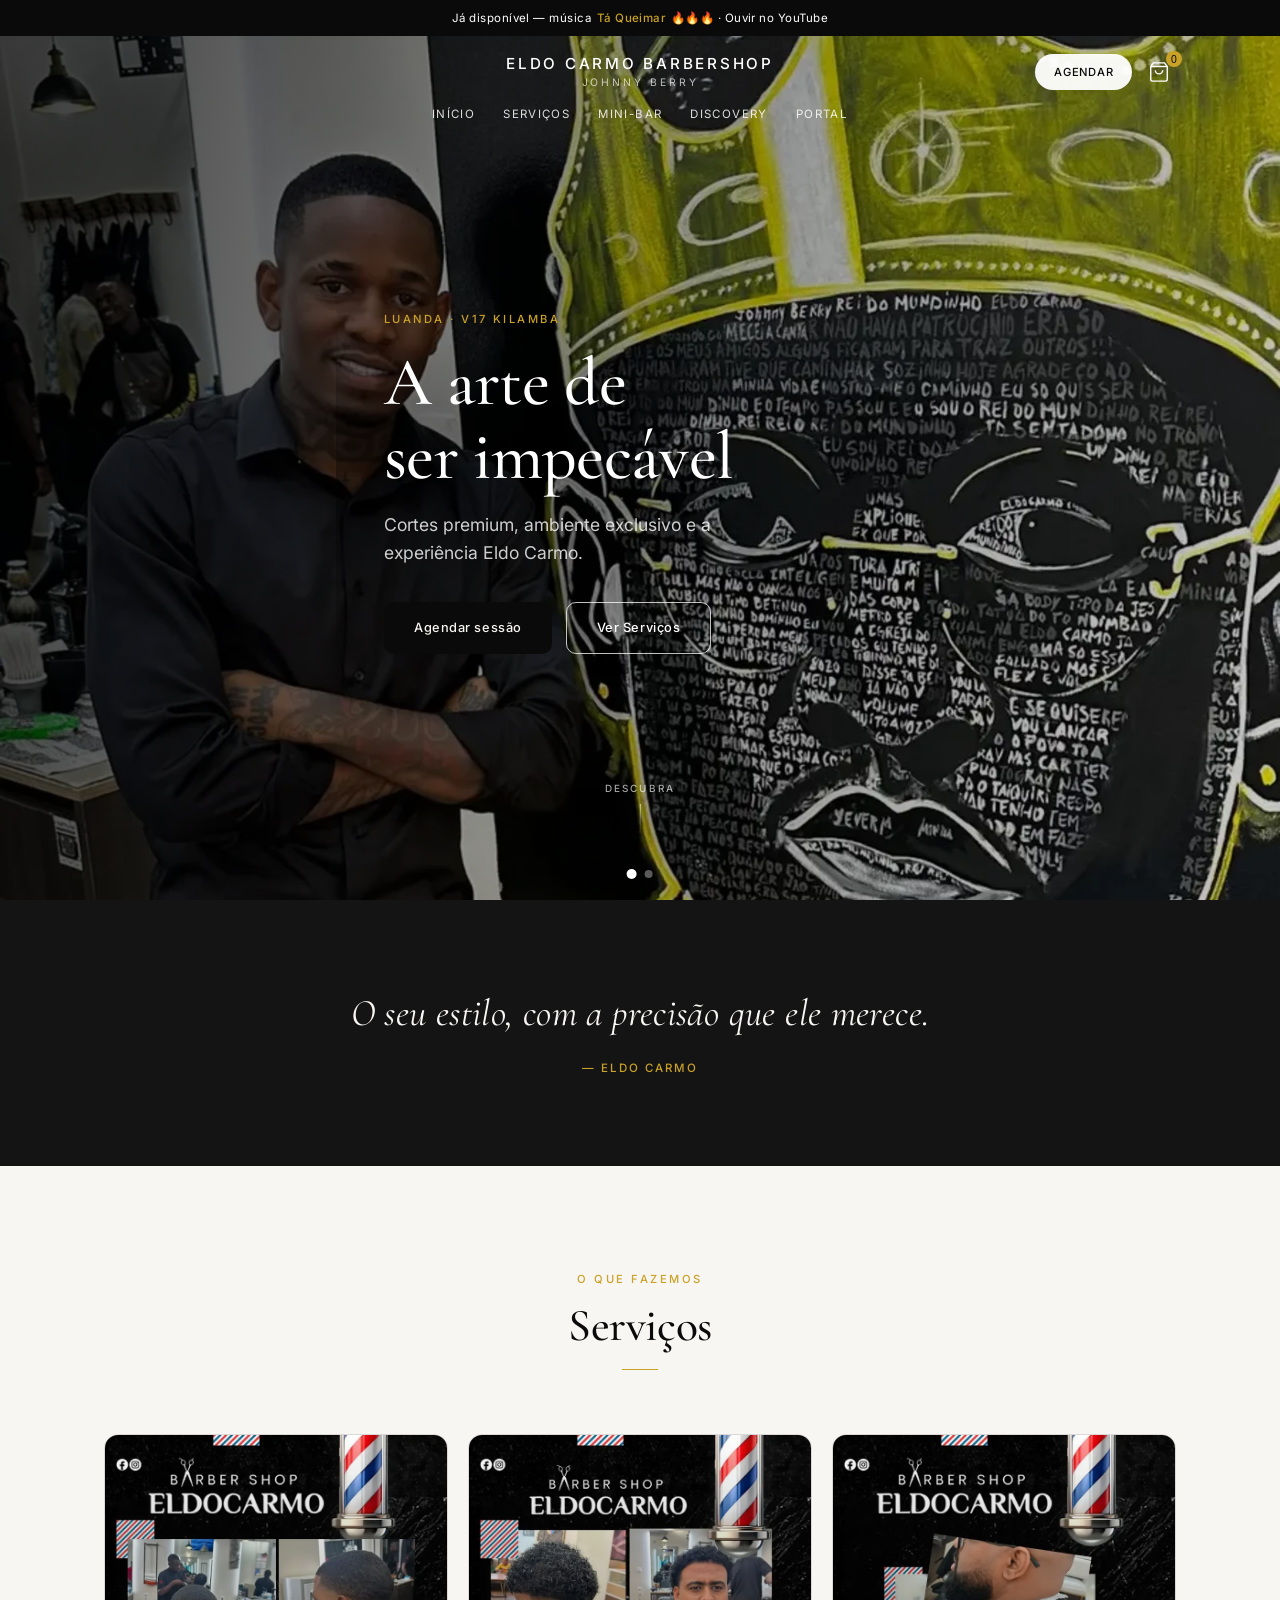
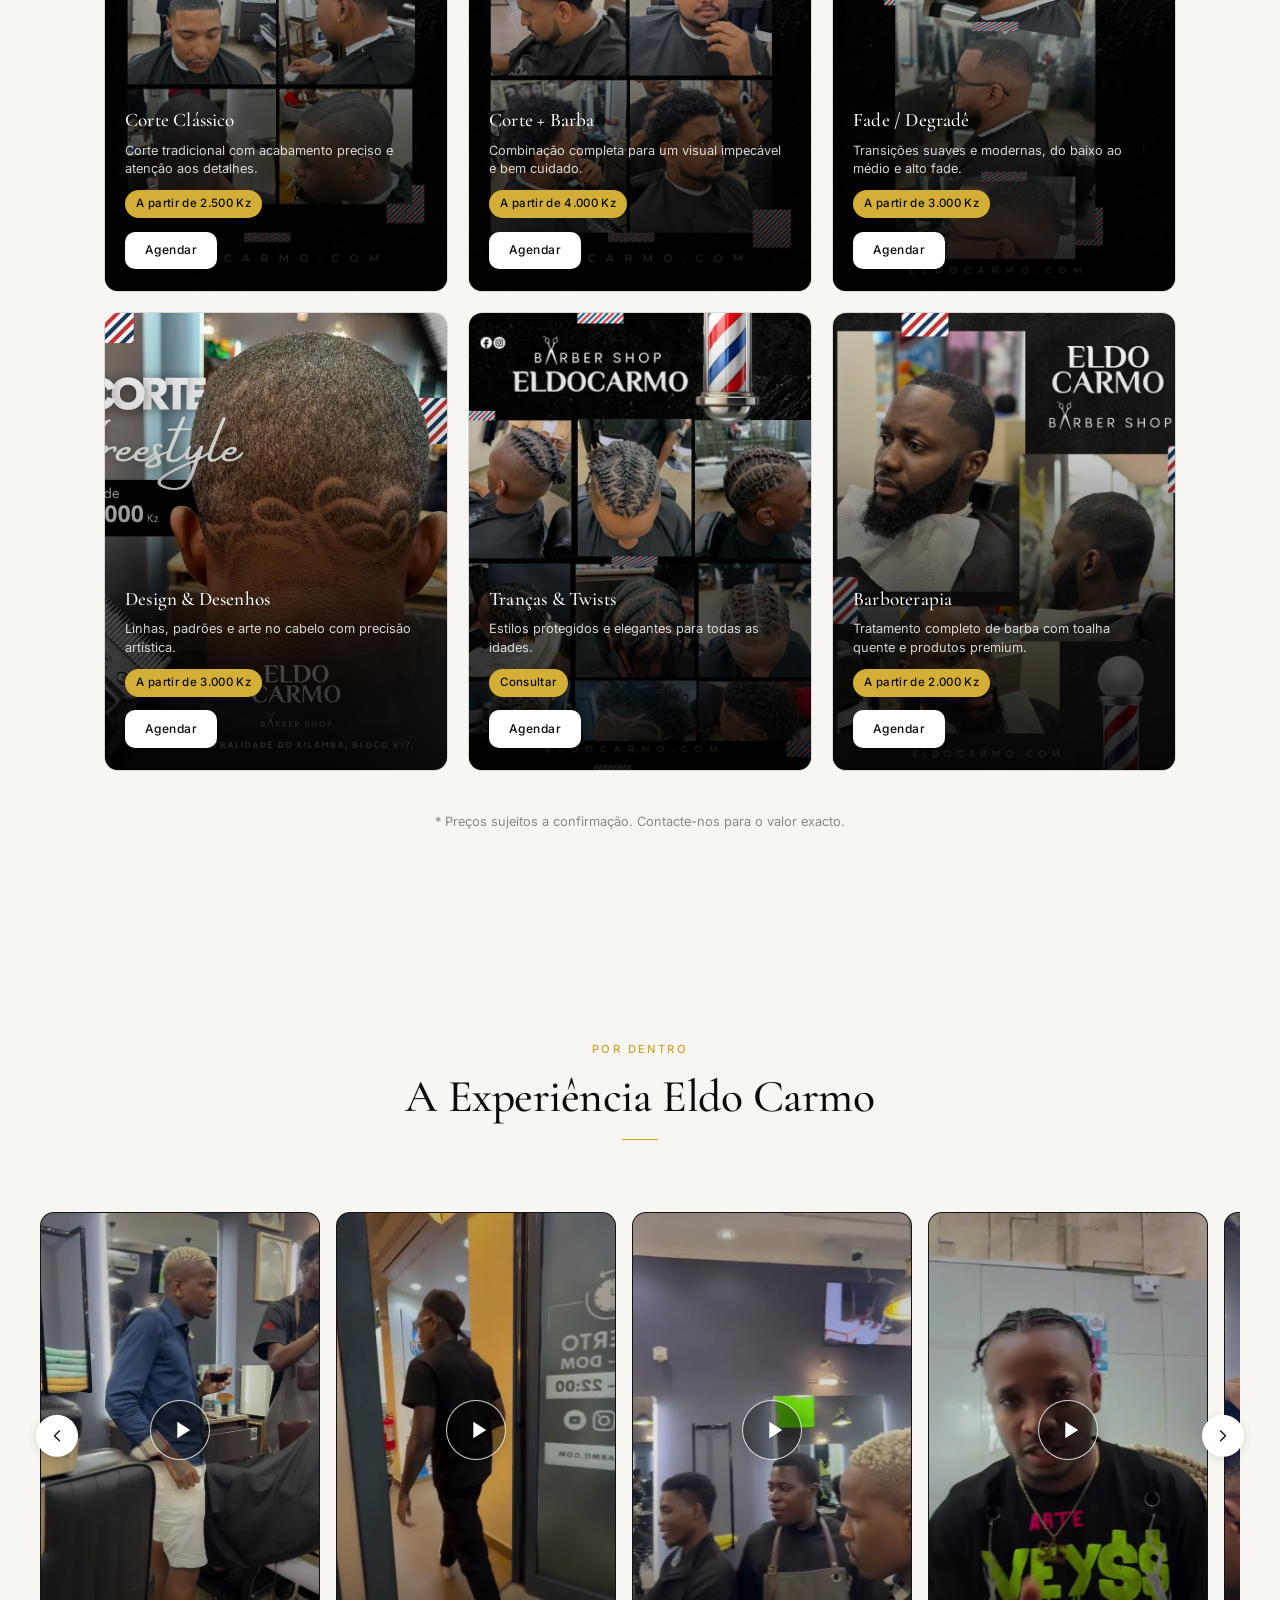
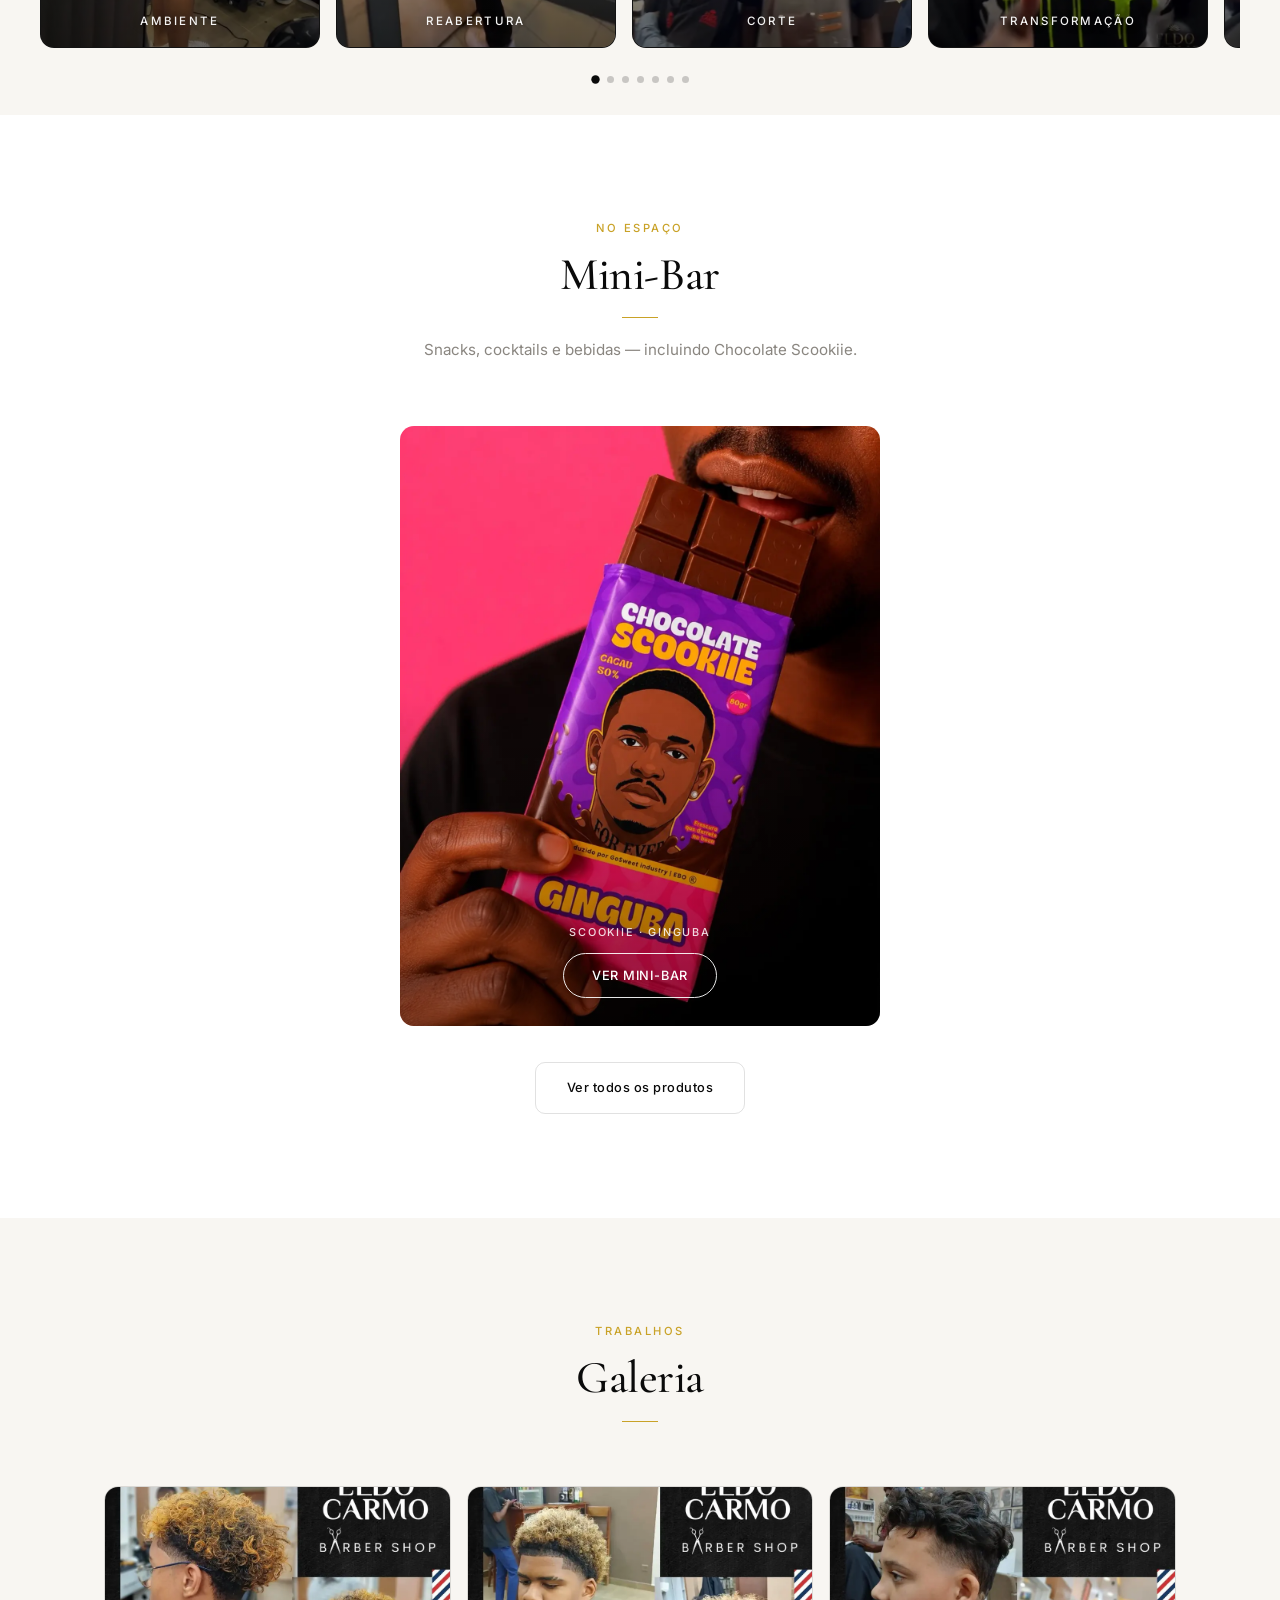
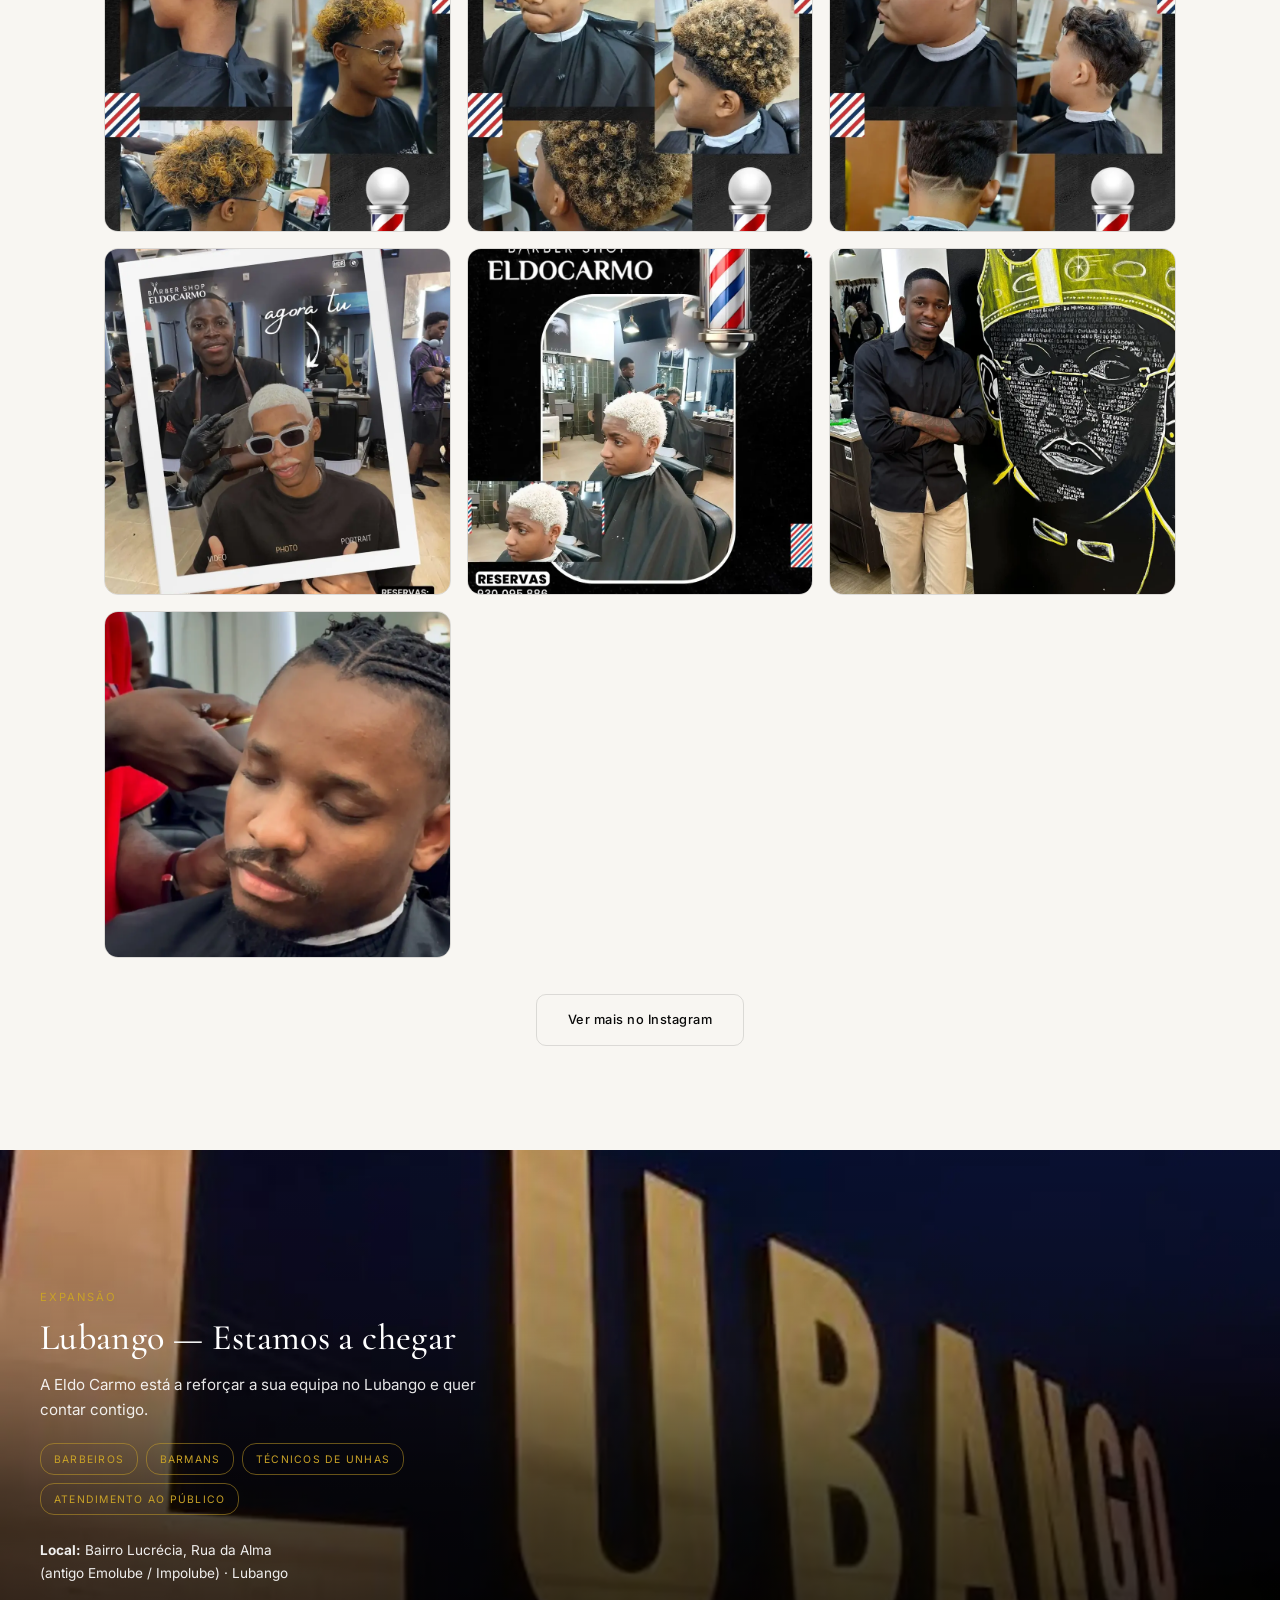
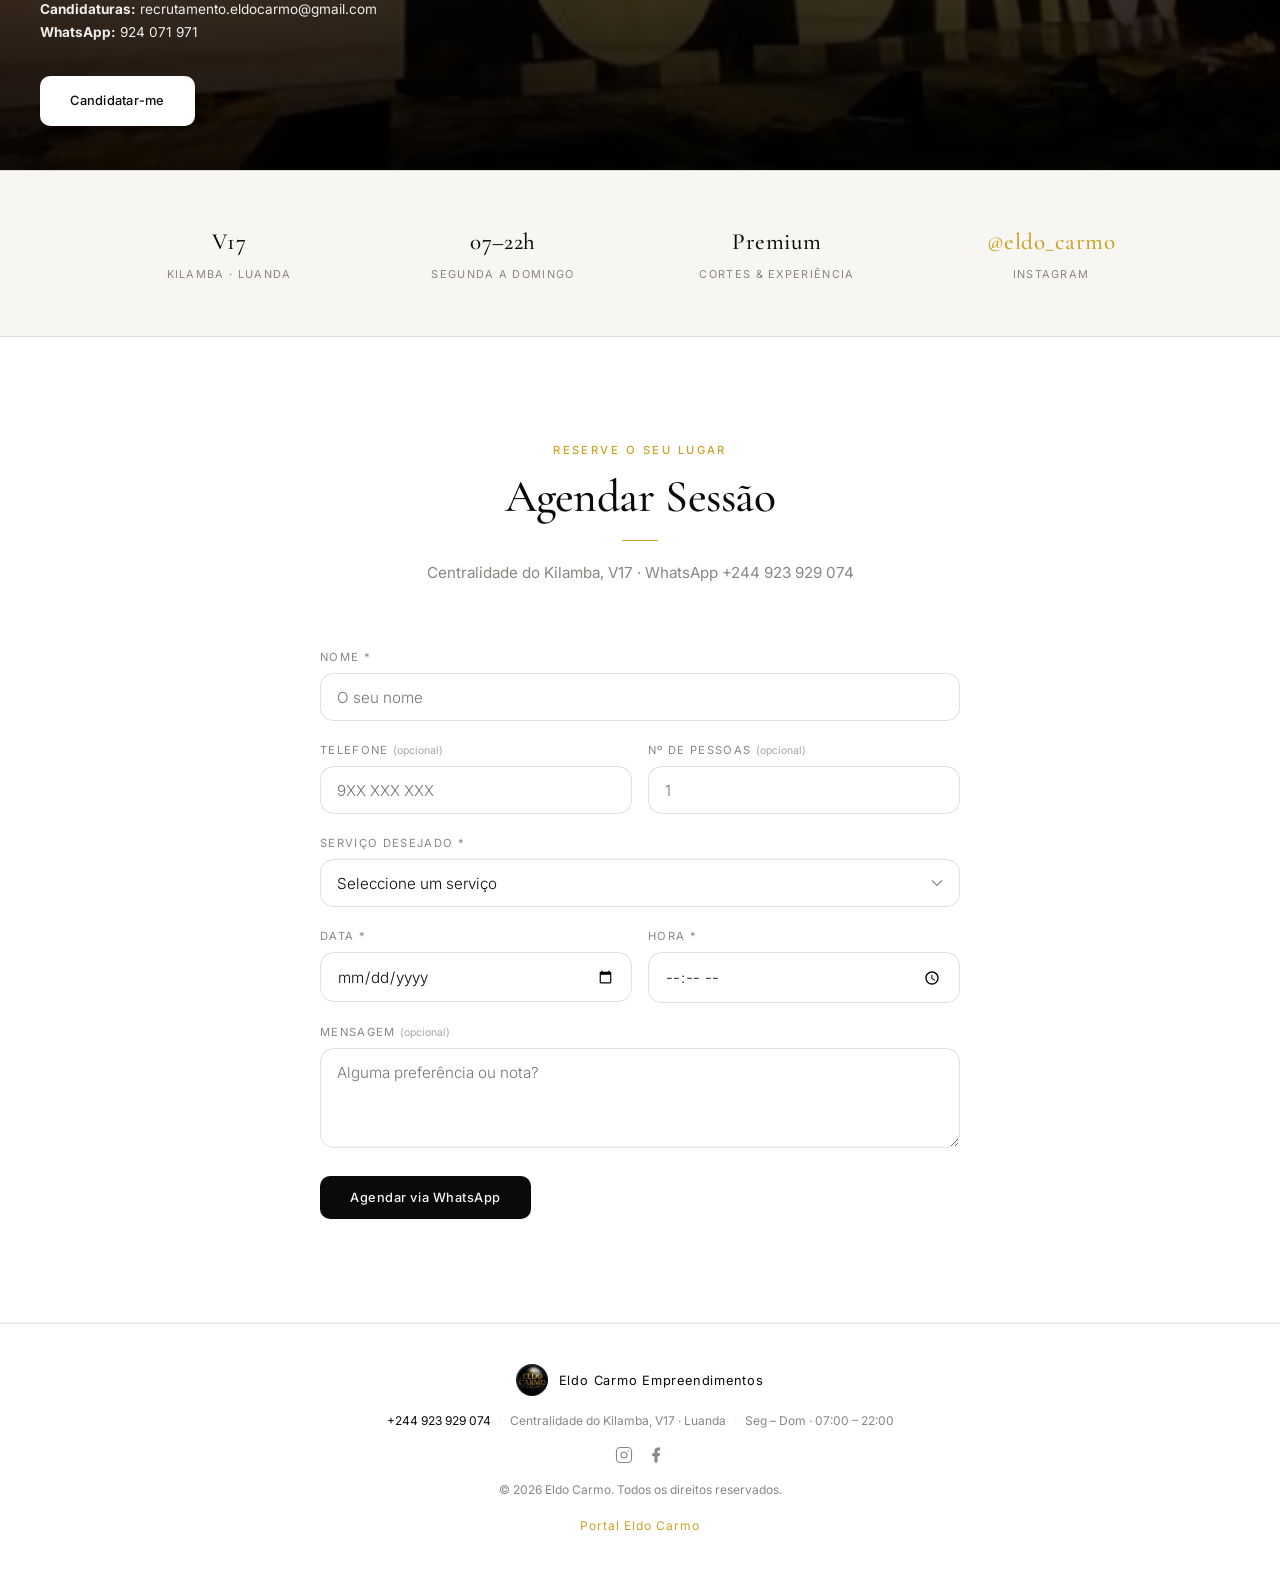
==== commit 1f0f81ff: "Update index.html" ====
--- a/barbershop/index.html
+++ b/barbershop/index.html
@@ -190,7 +190,7 @@
   <section class="section section--manifesto" id="manifesto">
     <div class="container">
       <blockquote class="manifesto">
-        <p class="manifesto__quote">Cada corte é uma declaração. Cada detalhe, uma assinatura.</p>
+        <p class="manifesto__quote">O seu estilo, com a precisão que ele merece.</p>
         <footer class="manifesto__attr">— Eldo Carmo</footer>
       </blockquote>
     </div>
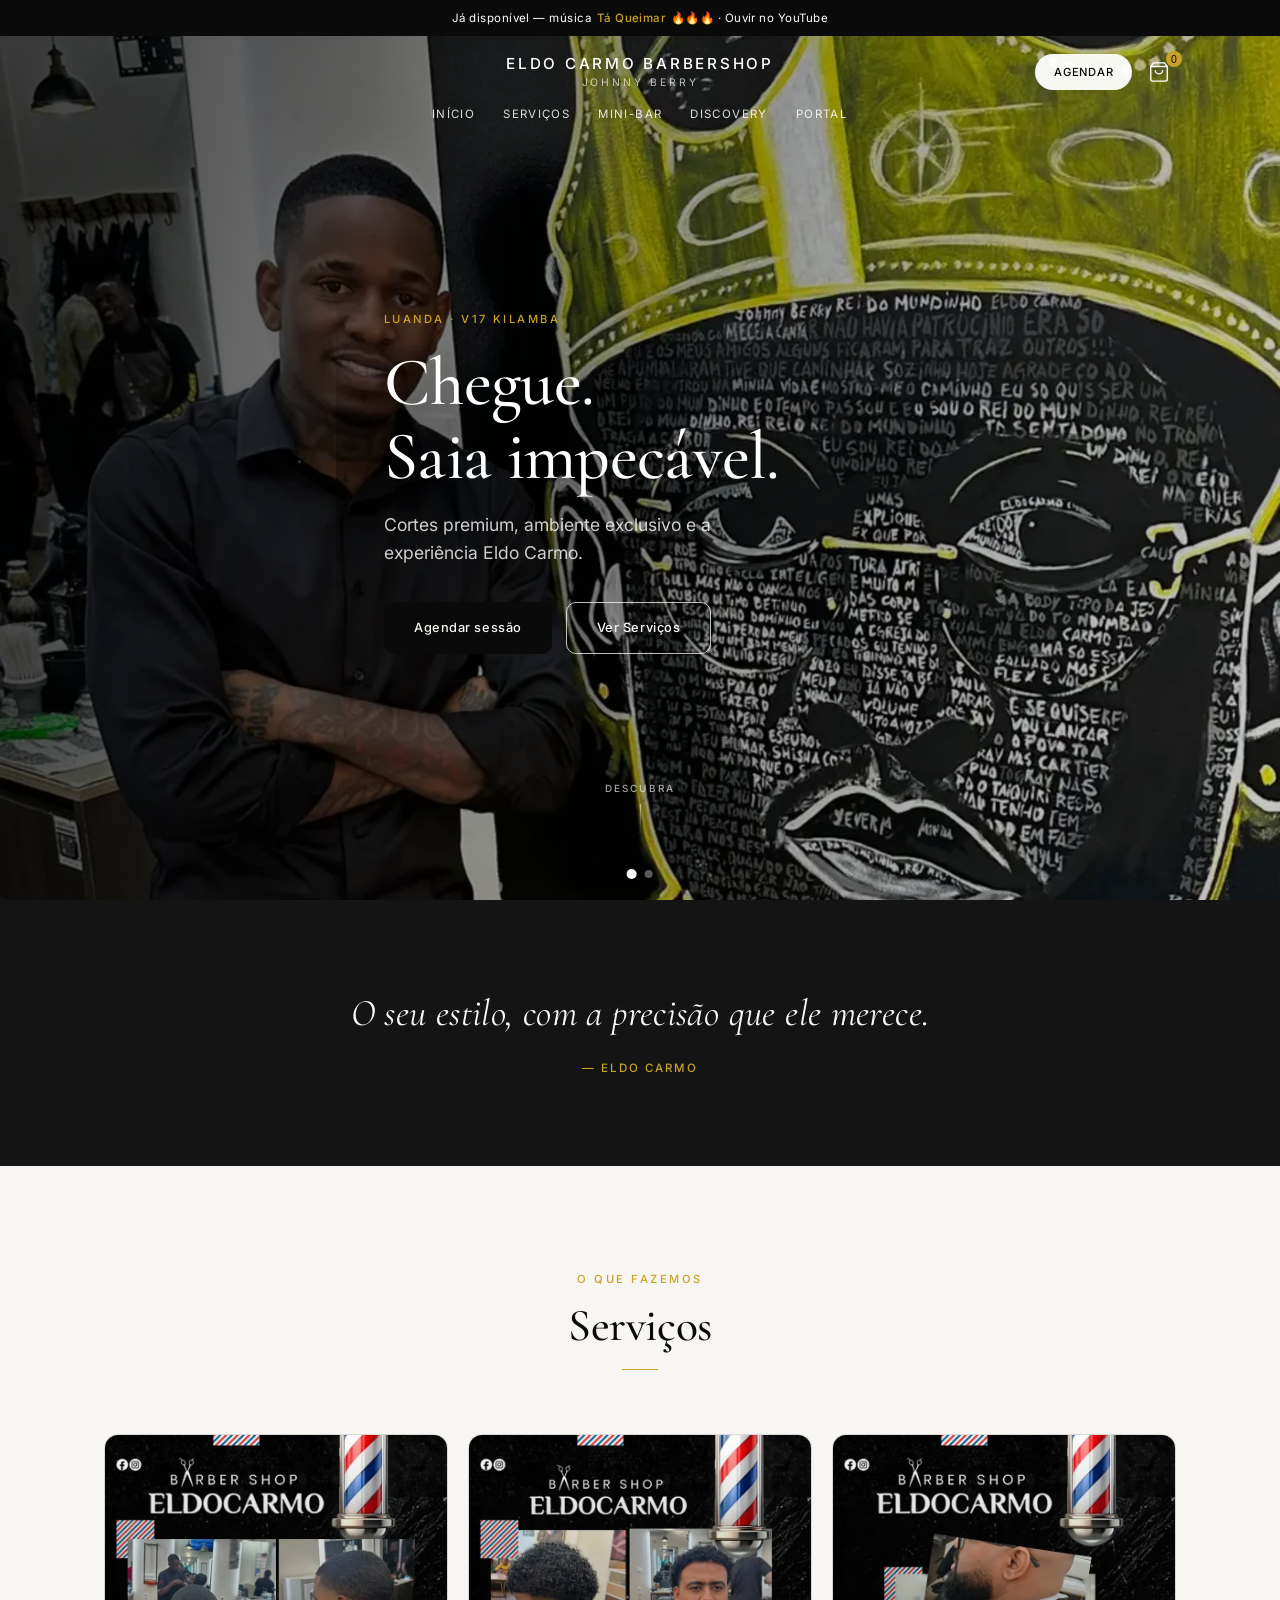
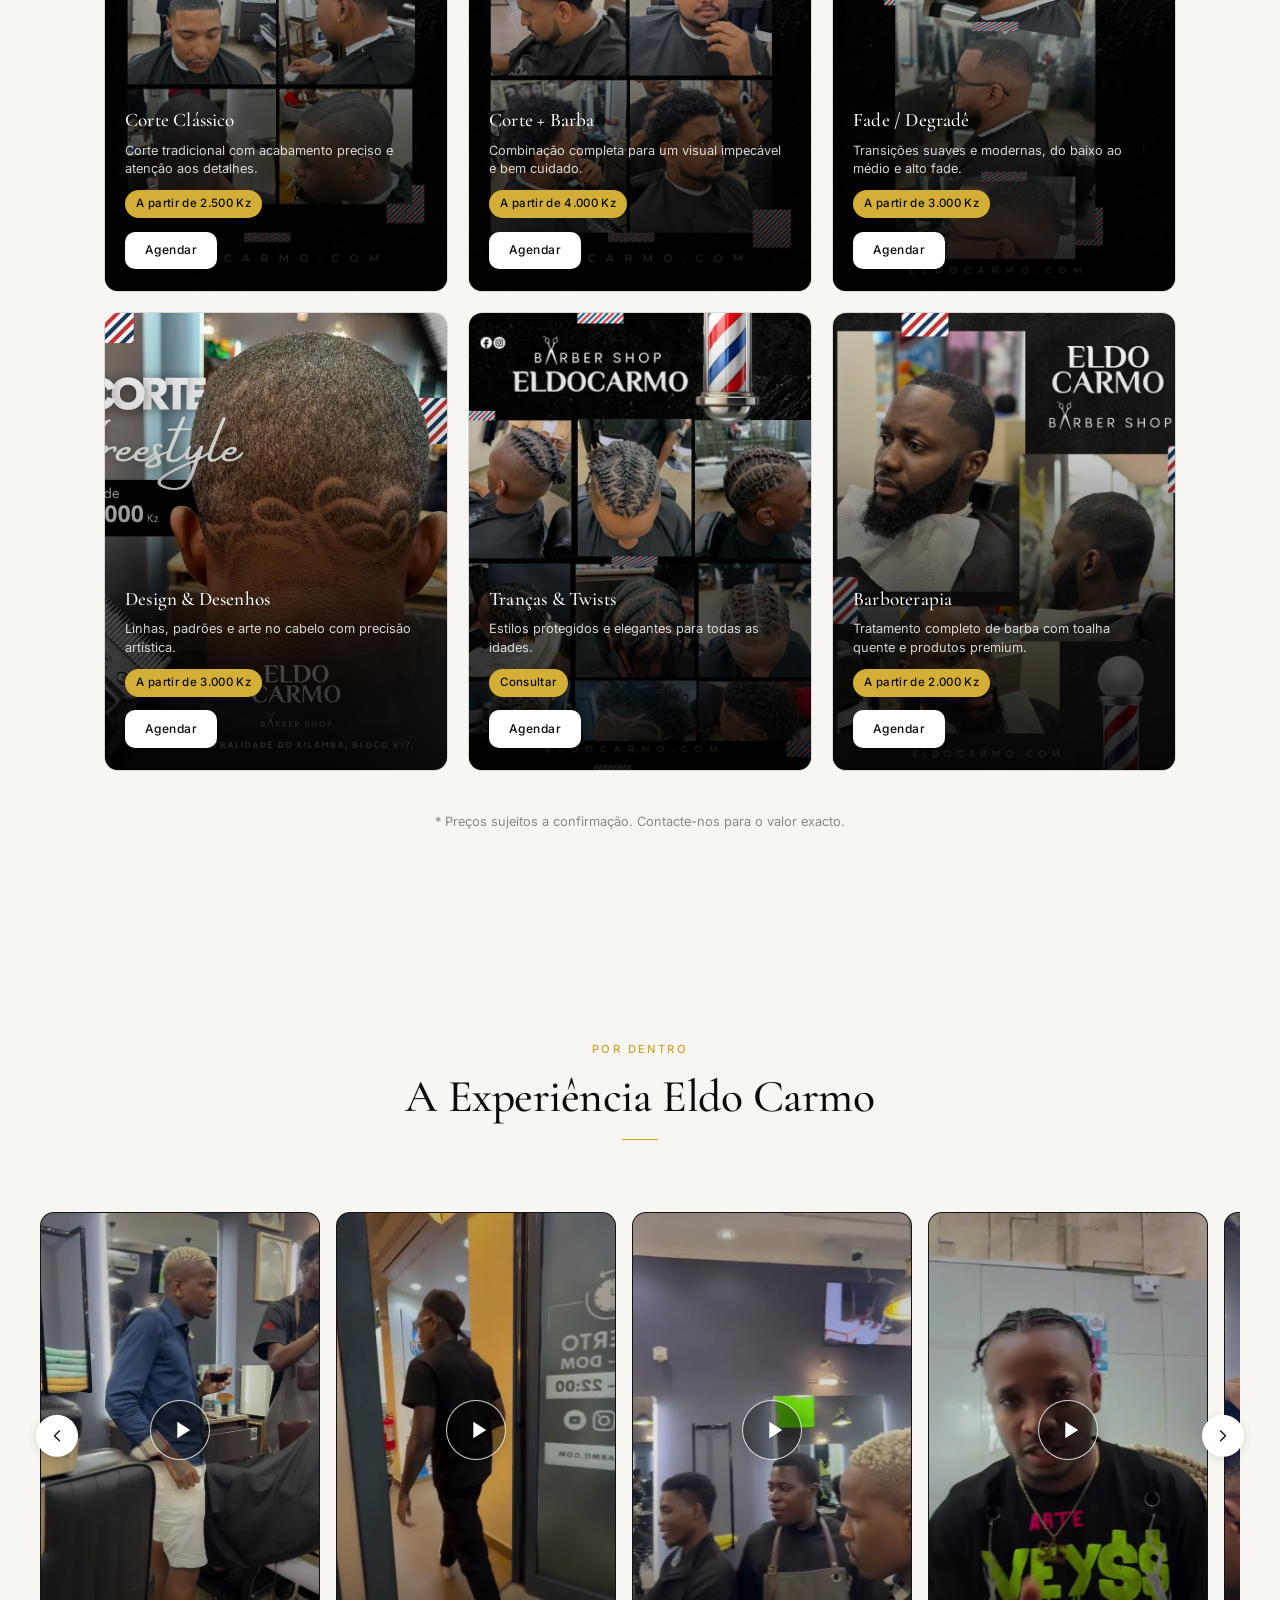
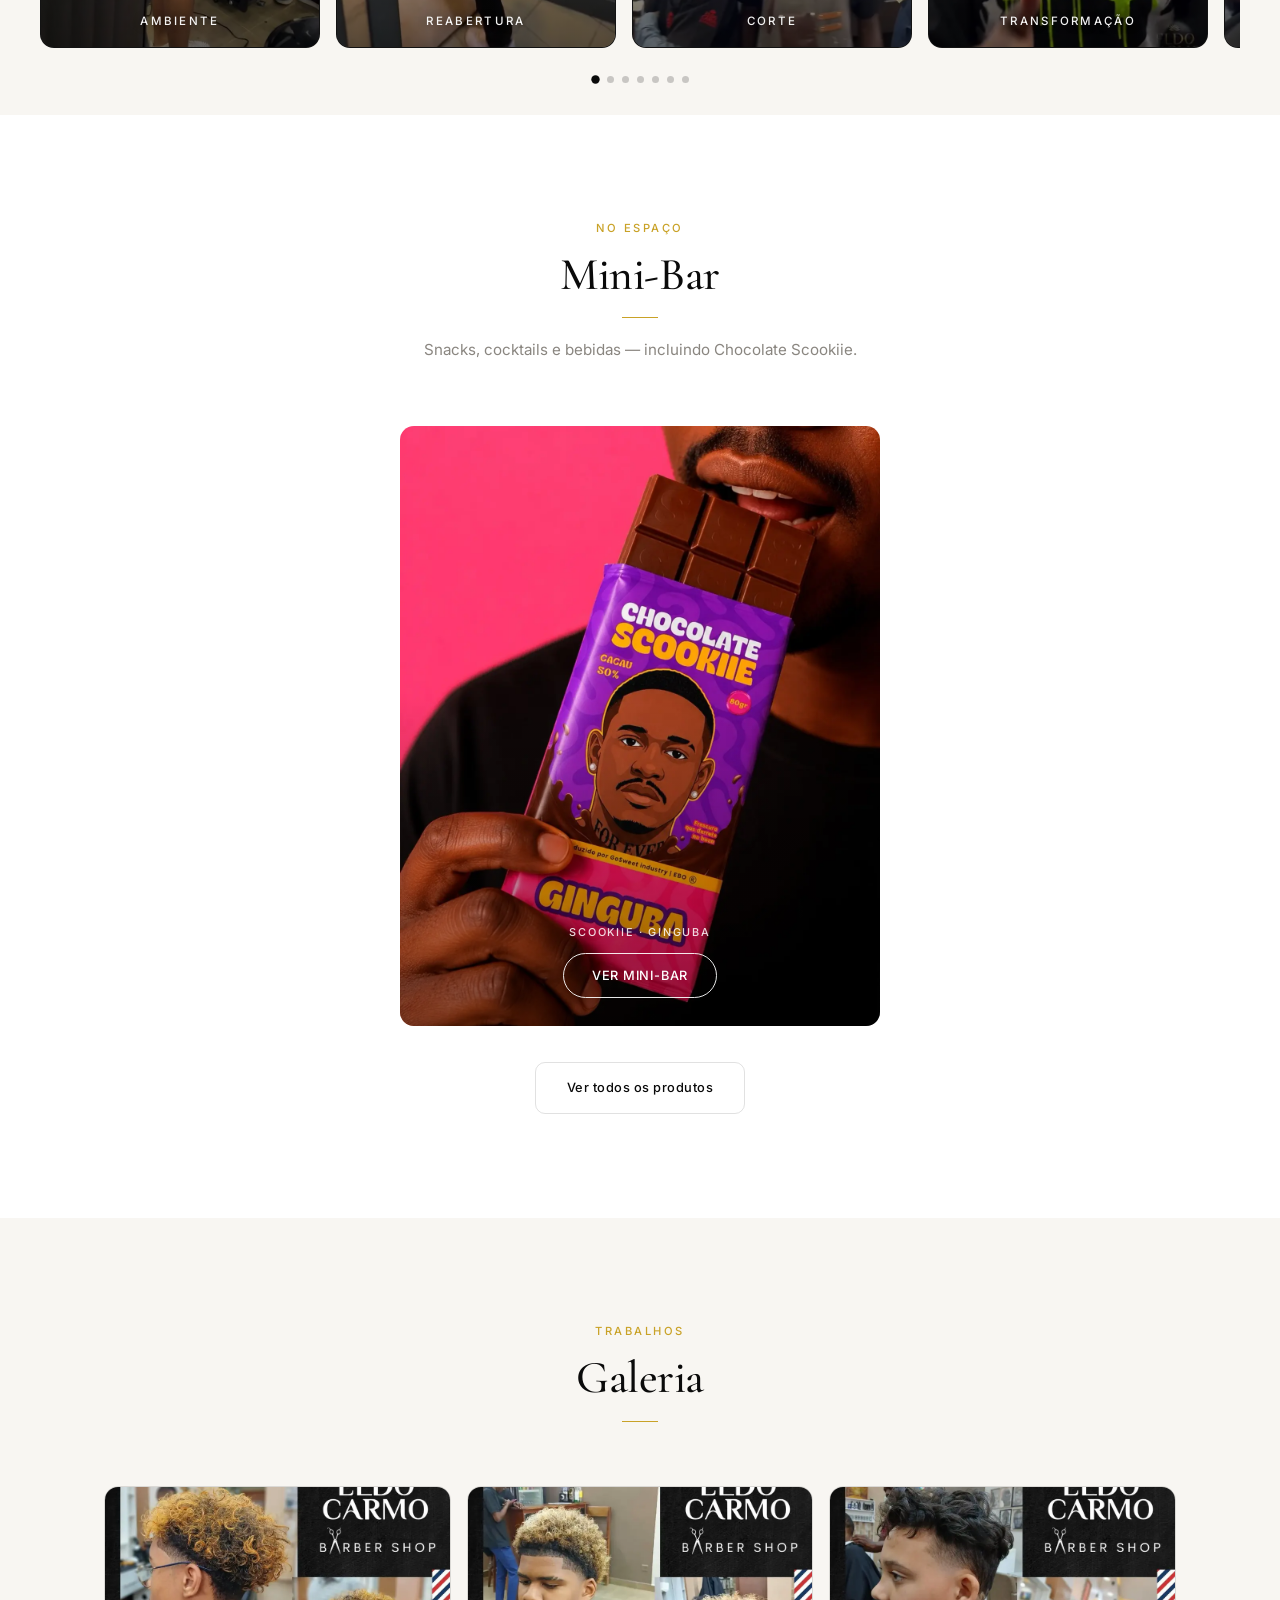
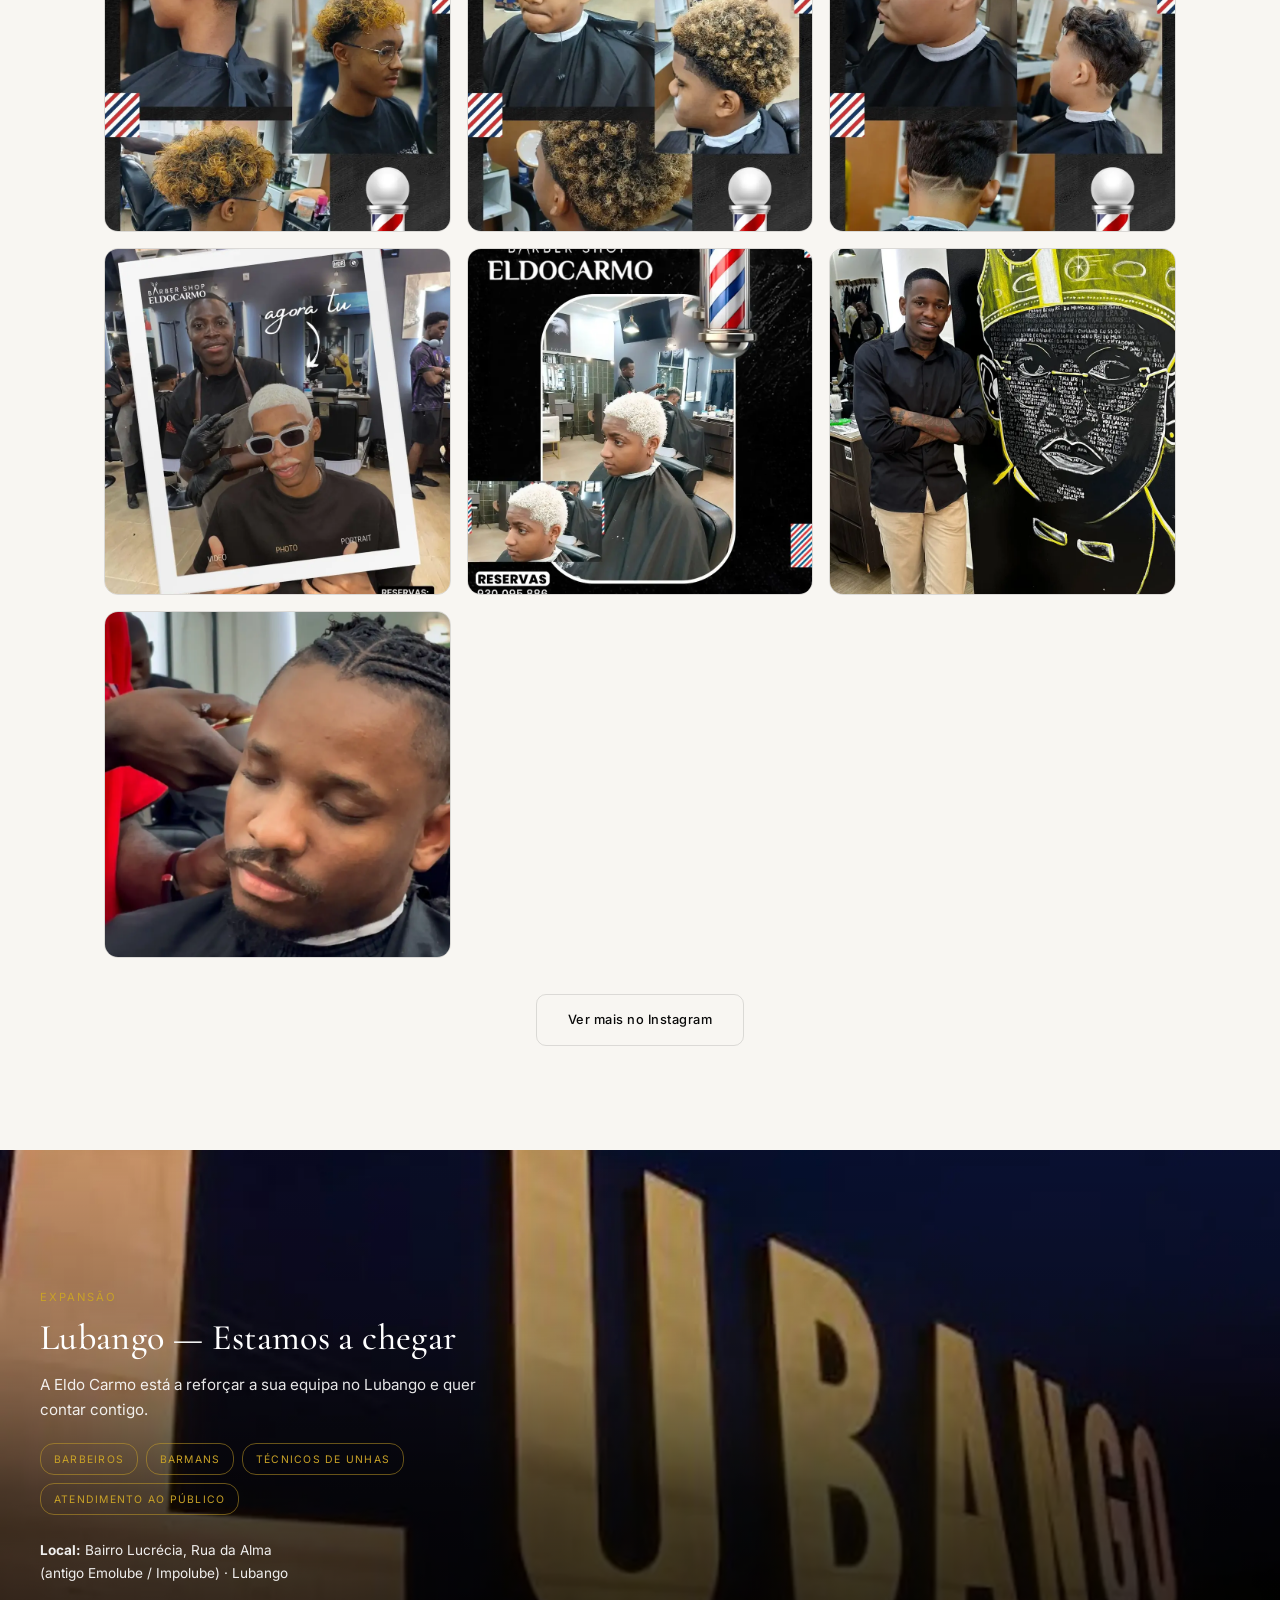
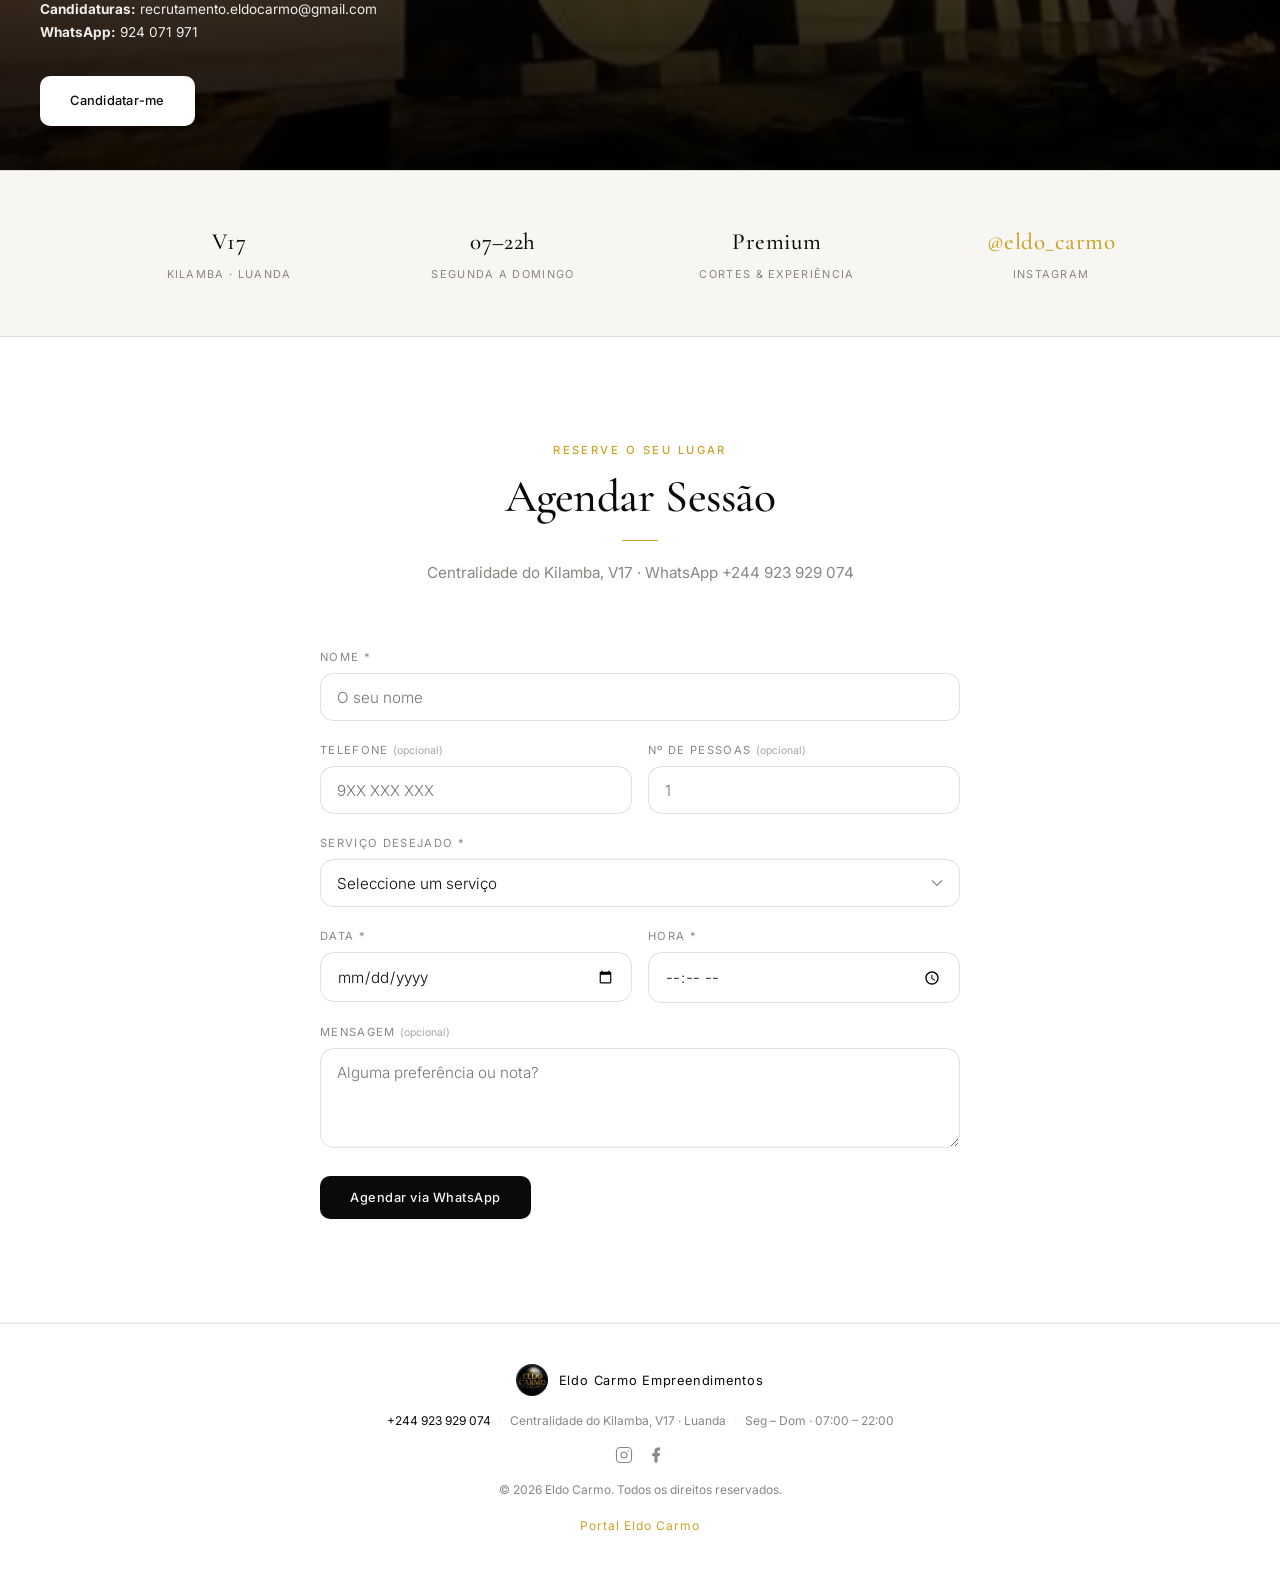
==== commit af0b2b19: "Update index.html" ====
--- a/barbershop/index.html
+++ b/barbershop/index.html
@@ -169,7 +169,7 @@
     </div>
     <div class="hero__content container">
       <p class="hero__eyebrow">Luanda · V17 Kilamba</p>
-      <h1 class="hero__title">A arte de<br>ser impecável</h1>
+      <h1 class="hero__title">Chegue.<br>Saia impecável.</h1>
       <p class="hero__subtitle">Cortes premium, ambiente exclusivo e a experiência Eldo Carmo.</p>
       <div class="hero__ctas">
         <a href="#agendar" class="btn btn--primary">Agendar sessão</a>
